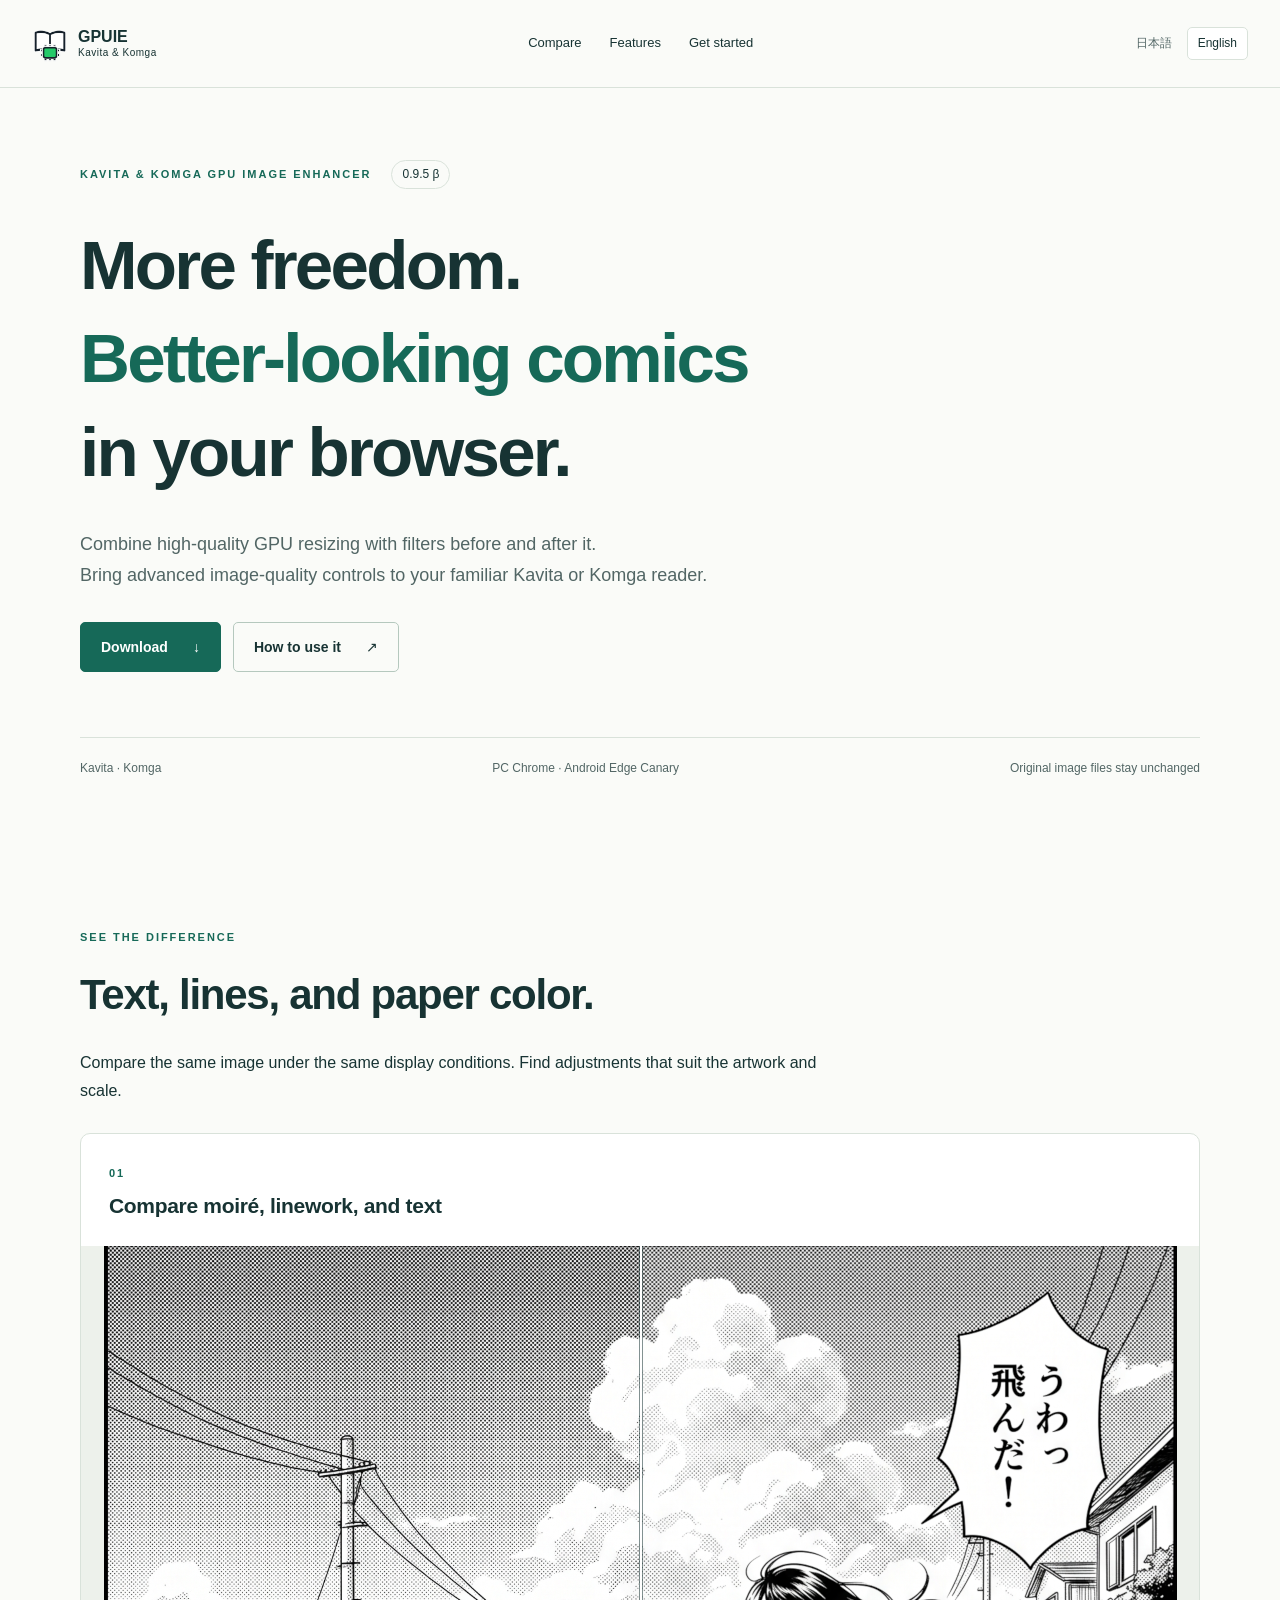
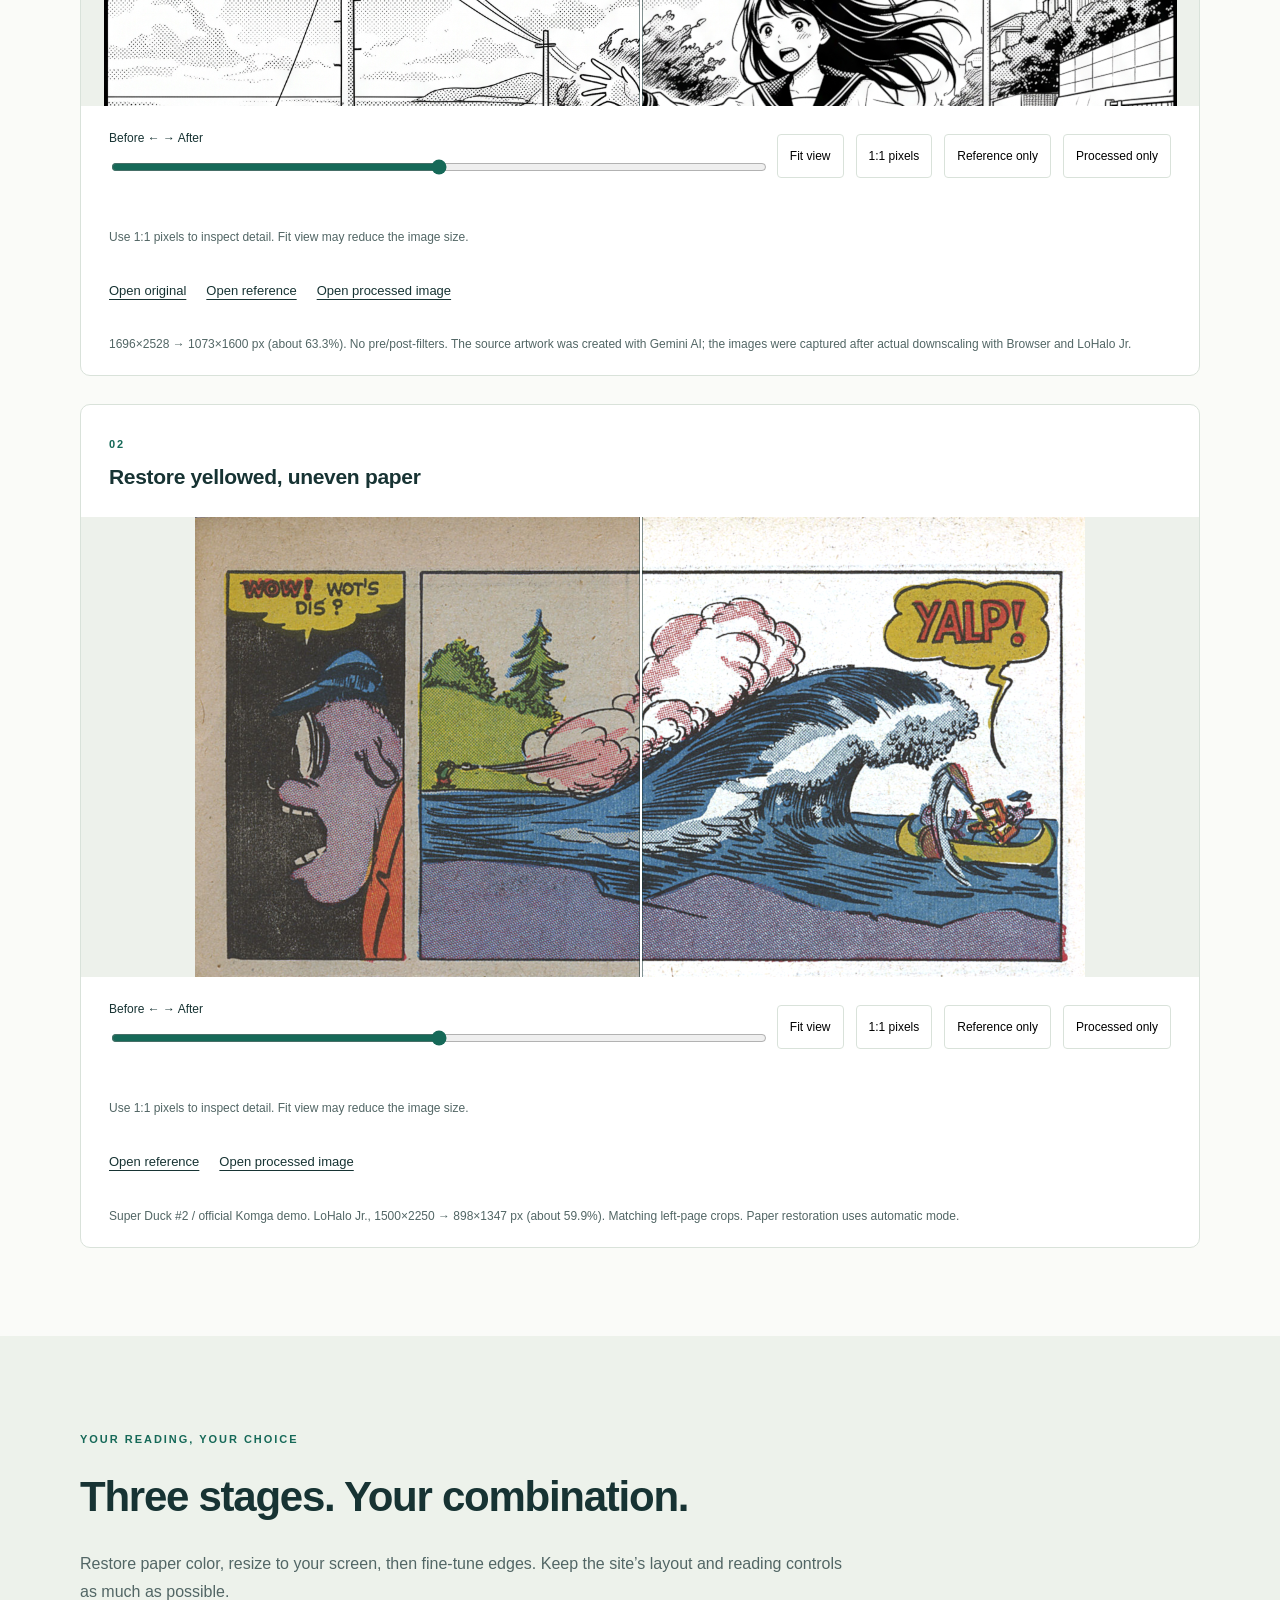
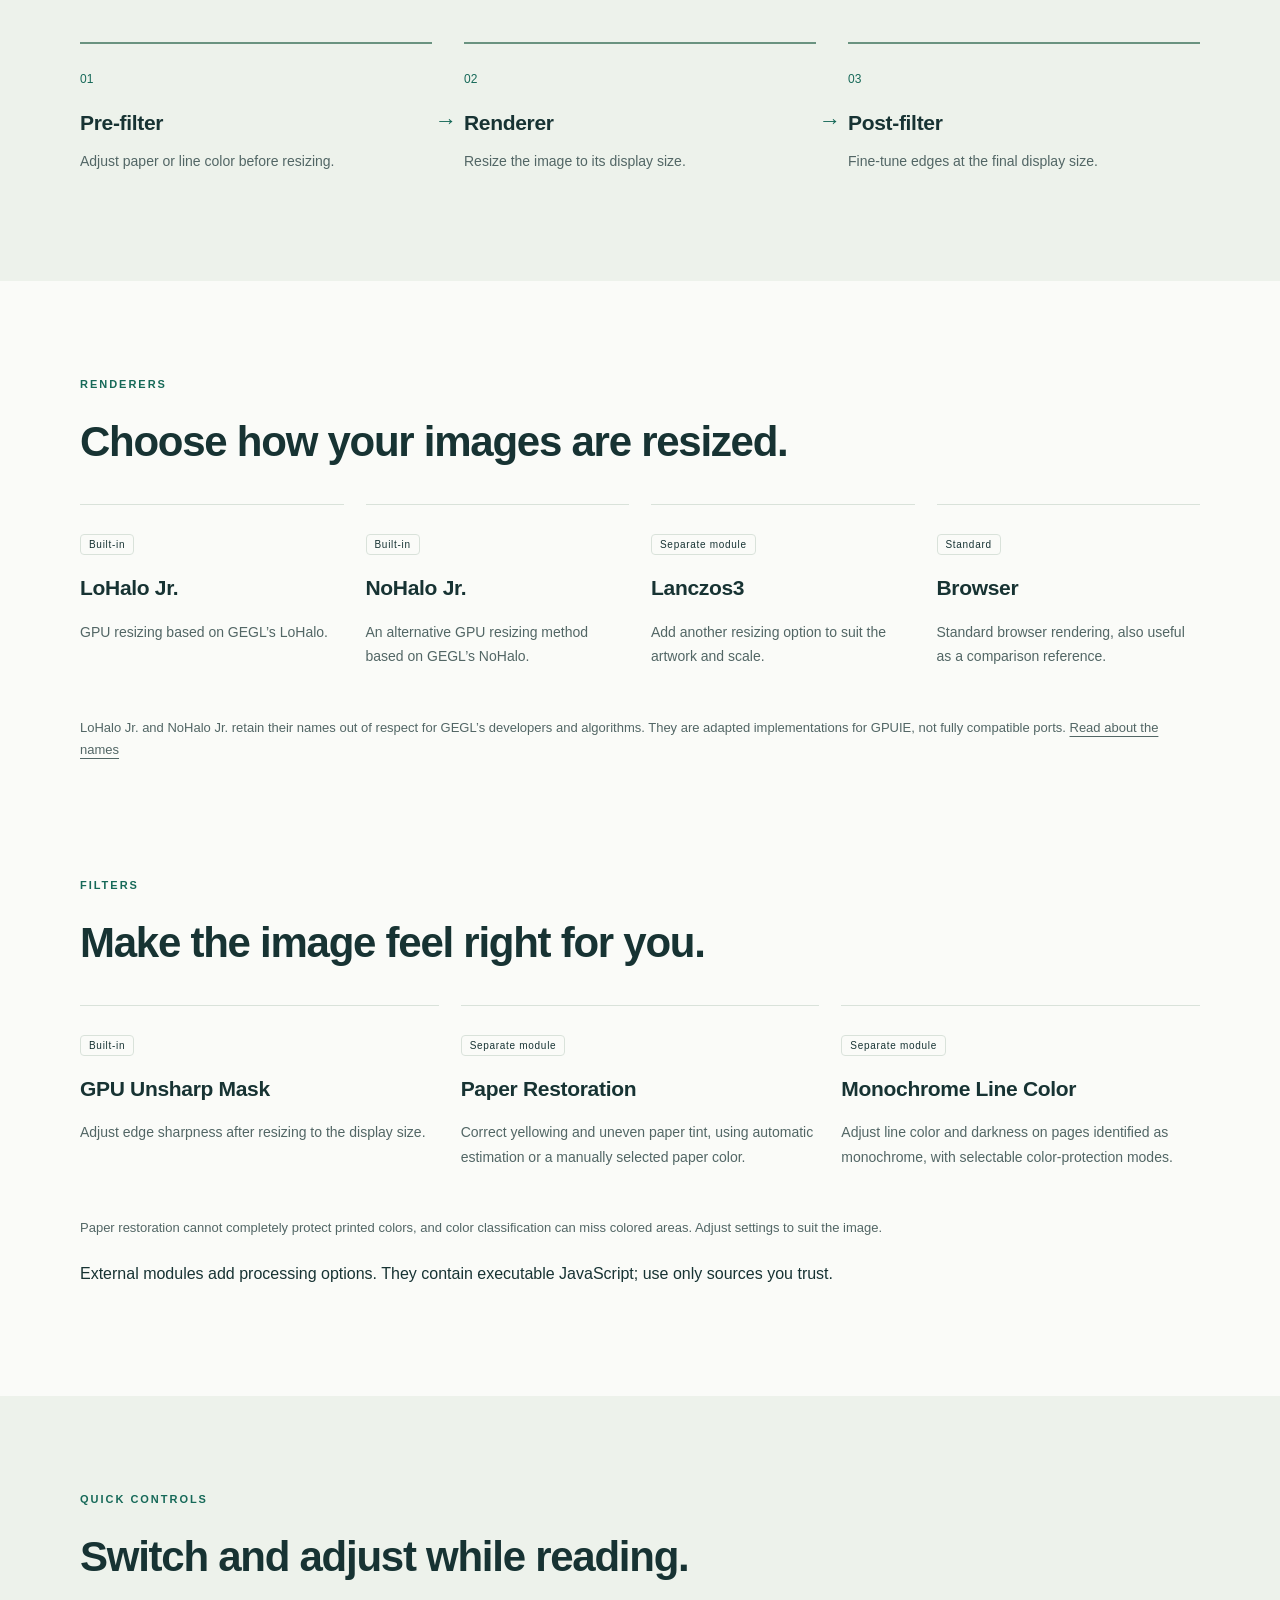
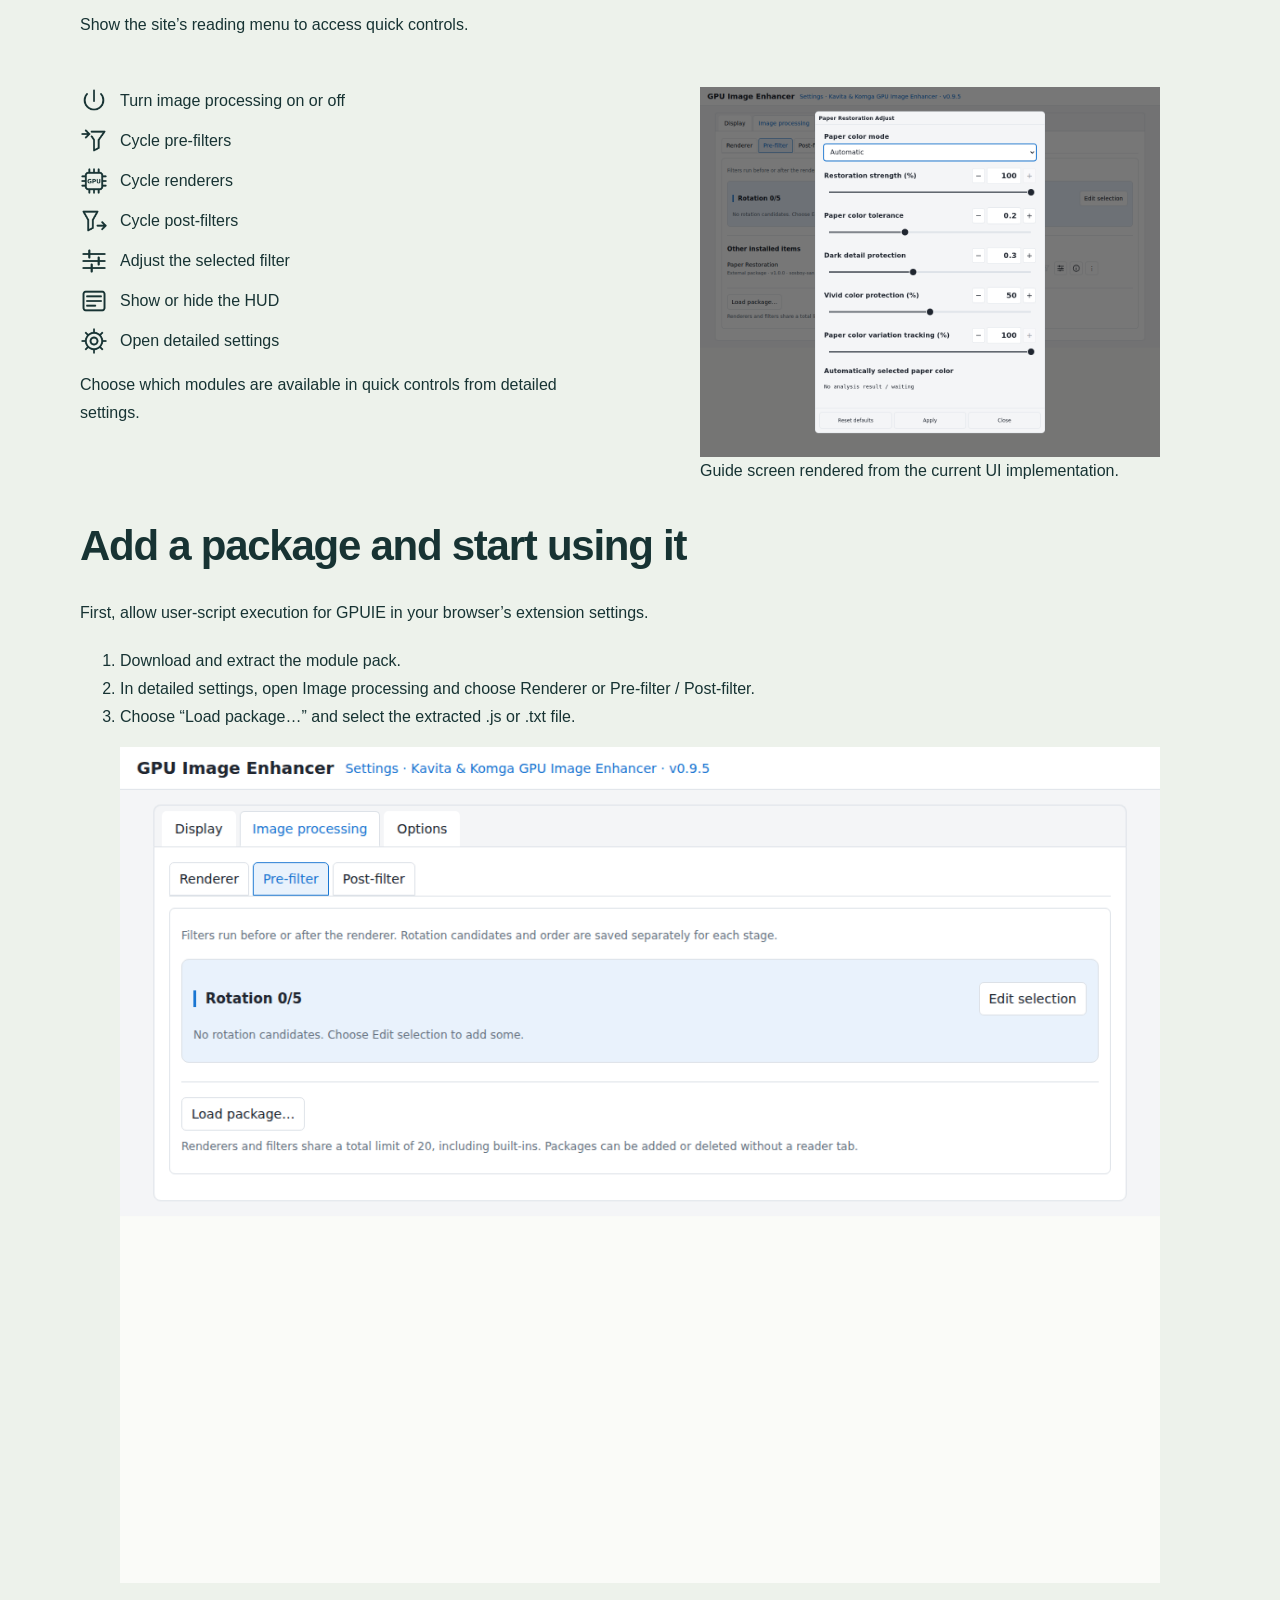
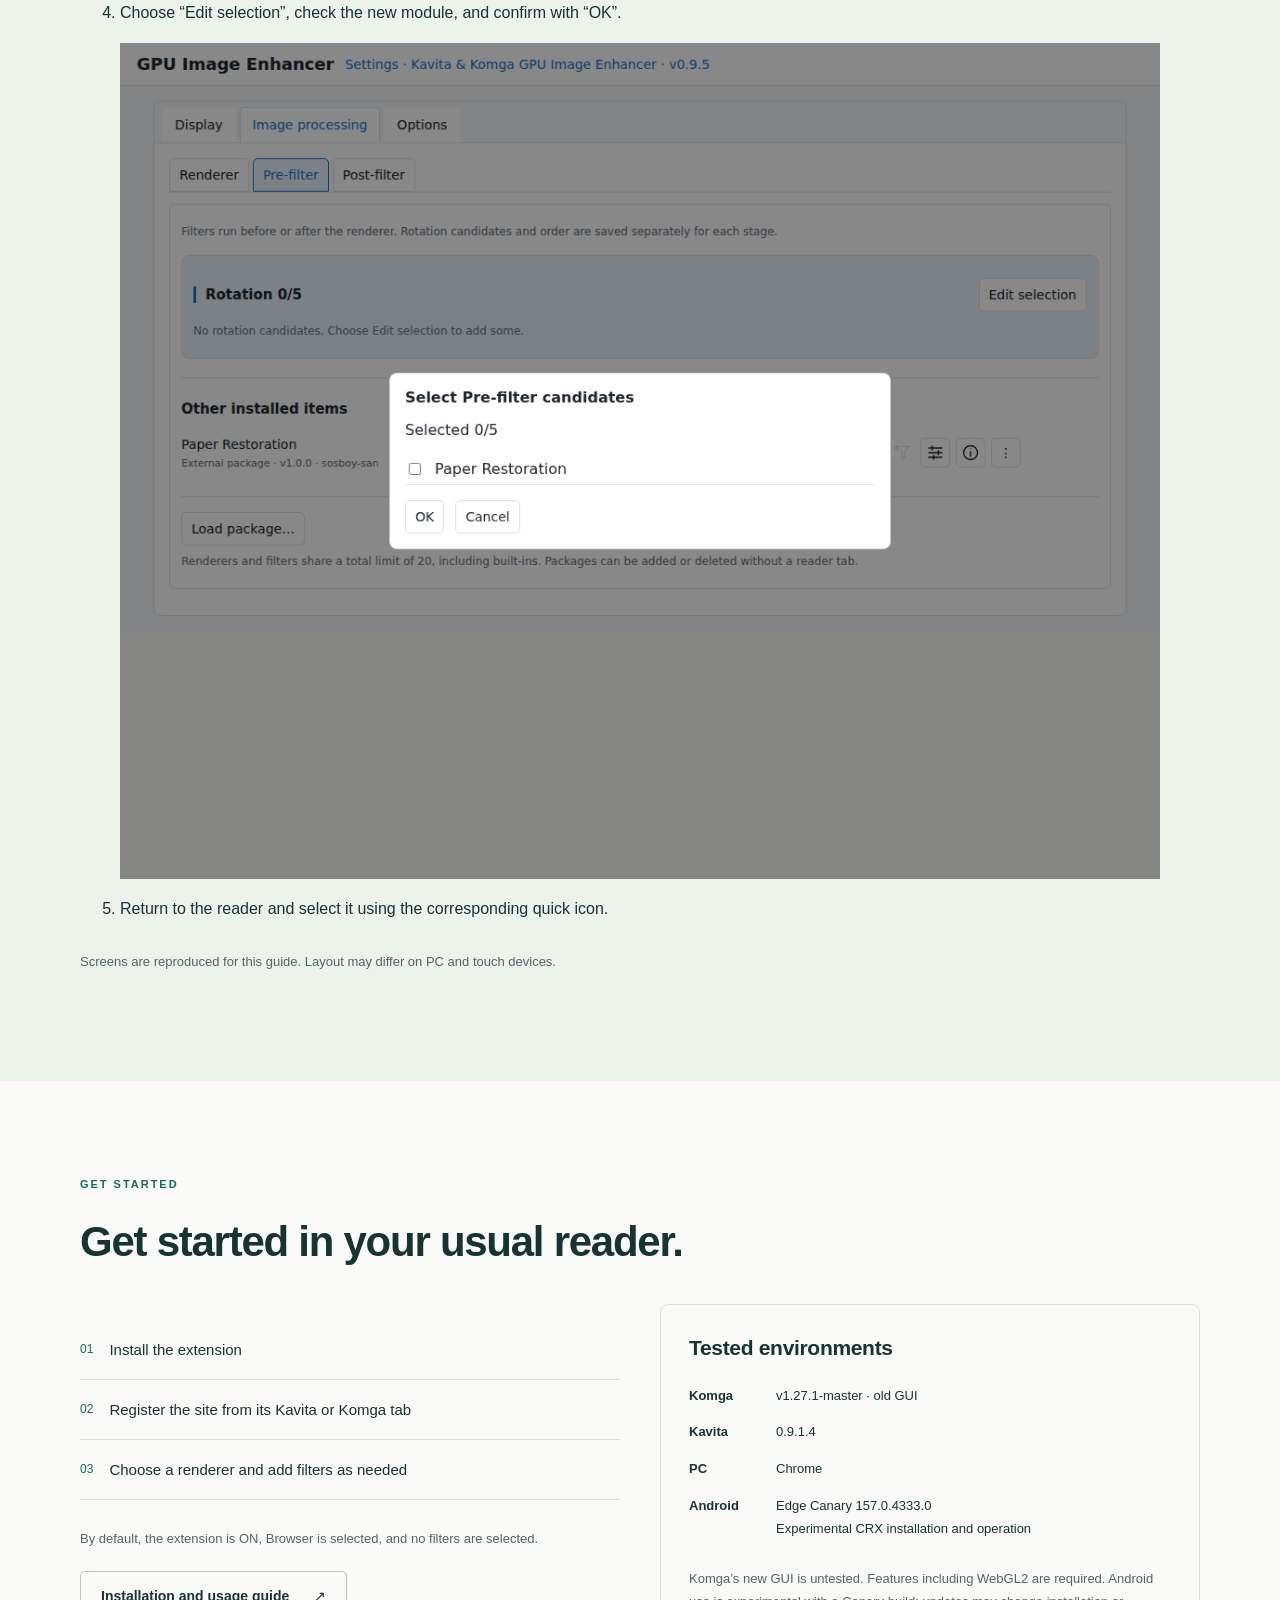
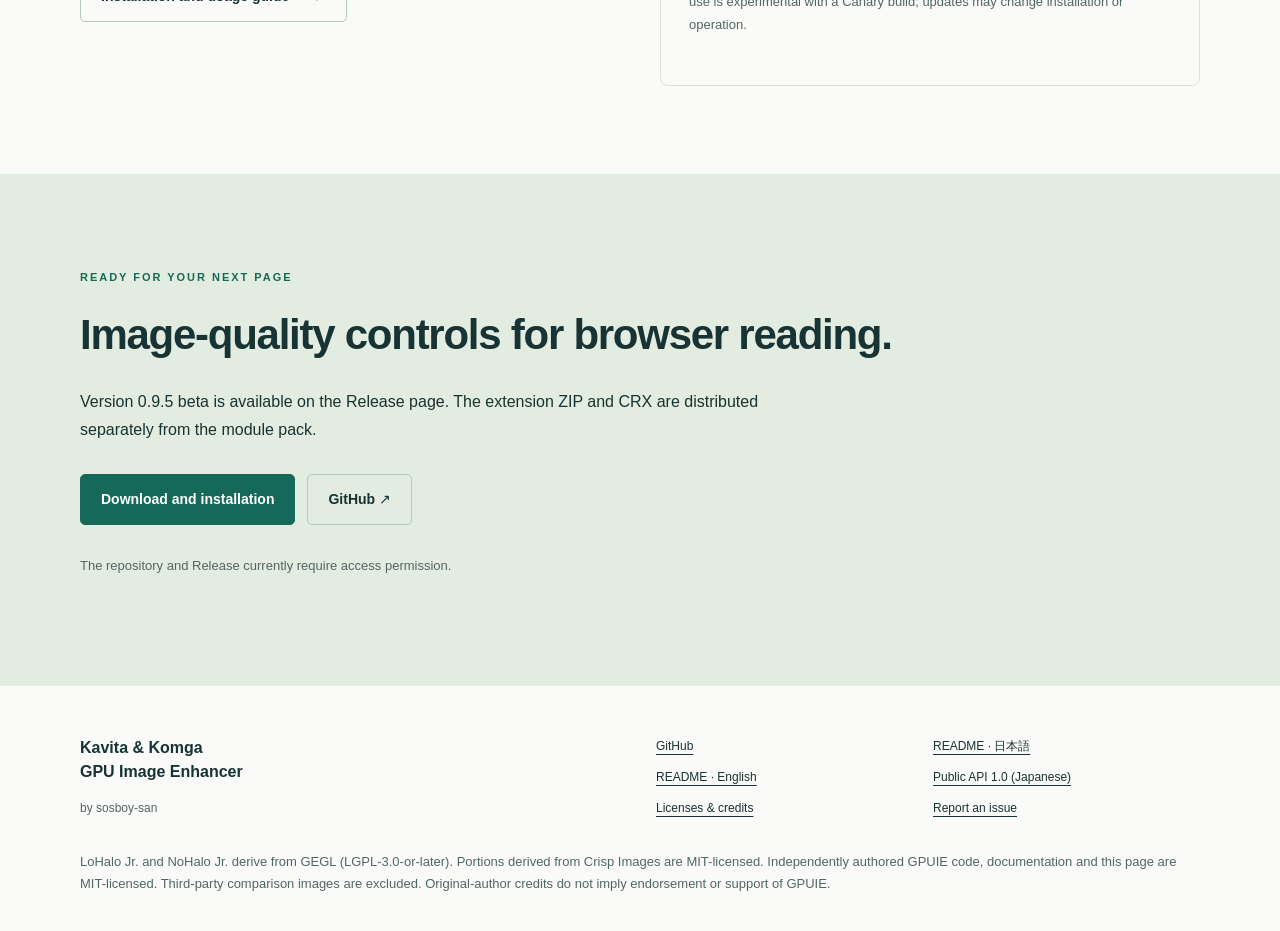
==== site/index.html @ 90de7967 "Clarify module selection wording in English guides" ====
<!DOCTYPE html>

<html data-language="ja" lang="ja"><head><meta charset="utf-8"/><meta content="width=device-width,initial-scale=1" name="viewport"/><meta content="Kavita &amp; Komga GPU Image Enhancer — GPUによる拡大・縮小と前後のフィルターで、ブラウザーの漫画表示をもっと自由に。" name="description"/><title>Kavita &amp; Komga GPU Image Enhancer</title><link href="assets/icon.png" rel="icon"/><link href="styles.css" rel="stylesheet"/><script defer="" src="script.js"></script></head><body>
<a class="skip" href="#main"><span class="ja" lang="ja">本文へ</span><span class="en" lang="en">Skip to content</span></a><header class="site-header"><a class="brand" href="#"><img alt="" height="36" src="assets/icon.png" width="36"/><span>GPUIE<small>Kavita &amp; Komga</small></span></a><nav aria-label="Navigation"><a href="#comparison"><span class="ja" lang="ja">画質比較</span><span class="en" lang="en">Compare</span></a><a href="#features"><span class="ja" lang="ja">できること</span><span class="en" lang="en">Features</span></a><a href="#start"><span class="ja" lang="ja">使い始める</span><span class="en" lang="en">Get started</span></a></nav><div aria-label="Language" class="languages"><button aria-pressed="true" data-lang="ja" type="button">日本語</button><button aria-pressed="false" data-lang="en" type="button">English</button></div></header>
<main id="main"><section class="hero container"><div class="hero-top"><span class="eyebrow">KAVITA &amp; KOMGA GPU IMAGE ENHANCER</span><span class="beta">0.9.5 β</span></div><h1><span class="ja" lang="ja">ブラウザーの漫画表示を、<br/>もっと自由に。<br/><em>もっと美しく。</em></span><span class="en" lang="en">More freedom.<br/><em>Better-looking comics</em><br/>in your browser.</span></h1><p class="lead"><span class="ja" lang="ja">GPUによる高品質な拡大・縮小に、前後のフィルターを組み合わせる。<br/>いつものKavita・Komgaで、専用コミックビューアのような本格的な画質調整を。</span><span class="en" lang="en">Combine high-quality GPU resizing with filters before and after it.<br/>Bring advanced image-quality controls to your familiar Kavita or Komga reader.</span></p><div class="actions"><a class="button primary" href="#download"><span class="ja" lang="ja">ダウンロード</span><span class="en" lang="en">Download</span> <span aria-hidden="true">↓</span></a><a class="button" href="#start"><span class="ja" lang="ja">使い方を見る</span><span class="en" lang="en">How to use it</span> <span aria-hidden="true">↗</span></a></div><div class="hero-bottom"><span>Kavita · Komga</span><span>PC Chrome · Android Edge Canary</span><span><span class="ja" lang="ja">元画像ファイルは変更しません</span><span class="en" lang="en">Original image files stay unchanged</span></span></div></section>
<section class="container section" id="comparison"><div class="section-intro"><span class="eyebrow">SEE THE DIFFERENCE</span><h2 class="ja" lang="ja">文字も、線も、紙の色も。</h2><h2 class="en" lang="en">Text, lines, and paper color.</h2><p><span class="ja" lang="ja">同じ画像、同じ表示条件で、見え方を比べる。作品や倍率に合う調整を見つけてください。</span><span class="en" lang="en">Compare the same image under the same display conditions. Find adjustments that suit the artwork and scale.</span></p></div><article class="comparison" data-original="assets/comparisons/manga-original.jpg" id="compare-resize"><header><div><span class="eyebrow">01</span><h3 class="ja" lang="ja">空のモアレと、線・文字の見え方を比べる</h3><h3 class="en" lang="en">Compare moiré, linework, and text</h3></div></header>
<div class="empty" hidden=""><span aria-hidden="true" class="empty-mark">↔</span><strong><span class="ja" lang="ja">比較画像は準備中です</span><span class="en" lang="en">Comparison images are being prepared</span></strong><p><span class="ja" lang="ja">掲載条件を確認した実際の処理結果を、ここに追加します。</span><span class="en" lang="en">Actual processing results will be added after publication permissions are checked.</span></p></div>
<div class="source-pair"><figure><figcaption>Browser</figcaption><img alt="Browserによる表示・比較基準" class="before" loading="lazy" src="assets/comparisons/browser-1600.png"/></figure><figure><figcaption>LoHalo Jr.</figcaption><img alt="LoHalo Jr.による実際の処理結果" class="after" loading="lazy" src="assets/comparisons/lohalo-1600.png"/></figure></div>
<div class="enhancement" hidden=""><div aria-label="画像比較 / Image comparison" class="viewer" role="region" tabindex="0"><div class="canvas"><img alt="" class="view-before"/><img alt="" class="view-after"/><div aria-hidden="true" class="divider"></div></div></div><div class="compare-controls"><label><span class="ja" lang="ja">補正前 ← → 補正後</span><span class="en" lang="en">Before ← → After</span><input aria-label="比較位置 / Comparison position" class="reveal" max="100" min="0" type="range" value="50"/></label><button class="fit" type="button"><span class="ja" lang="ja">全体表示</span><span class="en" lang="en">Fit view</span></button><button class="actual" type="button"><span class="ja" lang="ja">画素等倍</span><span class="en" lang="en">1:1 pixels</span></button></div><p class="view-note"><span class="ja" lang="ja">画素等倍で細部を比較できます。全体表示は縮小される場合があります。</span><span class="en" lang="en">Use 1:1 pixels to inspect detail. Fit view may reduce the image size.</span></p></div>
<div class="asset-links" hidden=""><a class="original-link" rel="noopener" target="_blank"><span class="ja" lang="ja">原画像を開く</span><span class="en" lang="en">Open original</span></a><a class="before-link" rel="noopener" target="_blank"><span class="ja" lang="ja">比較基準を開く</span><span class="en" lang="en">Open reference</span></a><a class="after-link" rel="noopener" target="_blank"><span class="ja" lang="ja">処理結果を開く</span><span class="en" lang="en">Open processed image</span></a></div>
<p class="comparison-meta"><span class="ja" lang="ja">1696×2528 → 1073×1600 px（約63.3％）。前後フィルターなし。原画像はAI（Gemini）で作成し、BrowserとLoHalo Jr.で実際に縮小表示してキャプチャーしています。</span><span class="en" lang="en">1696×2528 → 1073×1600 px (about 63.3%). No pre/post-filters. The source artwork was created with Gemini AI; the images were captured after actual downscaling with Browser and LoHalo Jr.</span></p><p class="error" hidden="" role="status"></p>
</article><article class="comparison" id="compare-paper"><header><div><span class="eyebrow">02</span><h3 class="ja" lang="ja">紙の黄ばみ・色むらを整える</h3><h3 class="en" lang="en">Restore yellowed, uneven paper</h3></div></header>
<div class="empty" hidden=""><span aria-hidden="true" class="empty-mark">↔</span><strong><span class="ja" lang="ja">比較画像は準備中です</span><span class="en" lang="en">Comparison images are being prepared</span></strong><p><span class="ja" lang="ja">掲載条件を確認した実際の処理結果を、ここに追加します。</span><span class="en" lang="en">Actual processing results will be added after publication permissions are checked.</span></p></div>
<div class="source-pair"><figure><figcaption><span class="ja" lang="ja">補正前・比較基準</span><span class="en" lang="en">Before / reference</span></figcaption><img alt="補正前の同一原画像" class="before" loading="lazy" src="assets/comparisons/paper-before.png"/></figure><figure><figcaption>Paper Restoration</figcaption><img alt="Paper Restorationによる実際の処理結果" class="after" loading="lazy" src="assets/comparisons/paper-after.png"/></figure></div>
<div class="enhancement" hidden=""><div aria-label="画像比較 / Image comparison" class="viewer" role="region" tabindex="0"><div class="canvas"><img alt="" class="view-before"/><img alt="" class="view-after"/><div aria-hidden="true" class="divider"></div></div></div><div class="compare-controls"><label><span class="ja" lang="ja">補正前 ← → 補正後</span><span class="en" lang="en">Before ← → After</span><input aria-label="比較位置 / Comparison position" class="reveal" max="100" min="0" type="range" value="50"/></label><button class="fit" type="button"><span class="ja" lang="ja">全体表示</span><span class="en" lang="en">Fit view</span></button><button class="actual" type="button"><span class="ja" lang="ja">画素等倍</span><span class="en" lang="en">1:1 pixels</span></button></div><p class="view-note"><span class="ja" lang="ja">画素等倍で細部を比較できます。全体表示は縮小される場合があります。</span><span class="en" lang="en">Use 1:1 pixels to inspect detail. Fit view may reduce the image size.</span></p></div>
<div class="asset-links" hidden=""><a class="original-link" rel="noopener" target="_blank"><span class="ja" lang="ja">原画像を開く</span><span class="en" lang="en">Open original</span></a><a class="before-link" rel="noopener" target="_blank"><span class="ja" lang="ja">比較基準を開く</span><span class="en" lang="en">Open reference</span></a><a class="after-link" rel="noopener" target="_blank"><span class="ja" lang="ja">処理結果を開く</span><span class="en" lang="en">Open processed image</span></a></div>
<p class="comparison-meta"><span class="ja" lang="ja">Super Duck 第2号／Komga公式デモ。LoHalo Jr.、1500×2250 → 898×1347 px（約59.9％）。同じ位置の左ページを切り出しています。補正は自動モードです。</span><span class="en" lang="en">Super Duck #2 / official Komga demo. LoHalo Jr., 1500×2250 → 898×1347 px (about 59.9%). Matching left-page crops. Paper restoration uses automatic mode.</span></p><p class="error" hidden="" role="status"></p>
</article><noscript><p><span class="ja" lang="ja">JavaScriptは無効です。説明と、設定済みの比較画像はそのまま確認できます。</span><span class="en" lang="en">JavaScript is disabled. Descriptions and configured comparison images remain available.</span></p></noscript></section>
<section class="soft section" id="features"><div class="container"><span class="eyebrow">YOUR READING, YOUR CHOICE</span><h2 class="ja" lang="ja">三つの段階を、自由に組み合わせる。</h2><h2 class="en" lang="en">Three stages. Your combination.</h2><p class="section-description"><span class="ja" lang="ja">紙の色を整え、画面に合わせて拡大・縮小し、仕上げに輪郭を調整。サイト本来のレイアウトや読書操作をなるべく維持します。</span><span class="en" lang="en">Restore paper color, resize to your screen, then fine-tune edges. Keep the site’s layout and reading controls as much as possible.</span></p><ol class="pipeline"><li><span>01</span><h3><span class="ja" lang="ja">前フィルター</span><span class="en" lang="en">Pre-filter</span></h3><p><span class="ja" lang="ja">拡大・縮小の前に、紙色や線色を調整。</span><span class="en" lang="en">Adjust paper or line color before resizing.</span></p></li><li><span>02</span><h3><span class="ja" lang="ja">レンダラー</span><span class="en" lang="en">Renderer</span></h3><p><span class="ja" lang="ja">画像を表示サイズに合わせて拡大・縮小。</span><span class="en" lang="en">Resize the image to its display size.</span></p></li><li><span>03</span><h3><span class="ja" lang="ja">後フィルター</span><span class="en" lang="en">Post-filter</span></h3><p><span class="ja" lang="ja">表示サイズで輪郭などを仕上げる。</span><span class="en" lang="en">Fine-tune edges at the final display size.</span></p></li></ol></div></section>
<section class="container section"><span class="eyebrow">RENDERERS</span><h2 class="ja" lang="ja">拡大・縮小にも、選択肢を。</h2><h2 class="en" lang="en">Choose how your images are resized.</h2><div class="grid four"><article class="card"><span class="tag"><span class="ja" lang="ja">組み込み</span><span class="en" lang="en">Built-in</span></span><h3>LoHalo Jr.</h3><p><span class="ja" lang="ja">GEGLのLoHaloを基にした、GPUによる拡大・縮小。</span><span class="en" lang="en">GPU resizing based on GEGL’s LoHalo.</span></p></article><article class="card"><span class="tag"><span class="ja" lang="ja">組み込み</span><span class="en" lang="en">Built-in</span></span><h3>NoHalo Jr.</h3><p><span class="ja" lang="ja">GEGLのNoHaloを基にした、もうひとつの拡大・縮小方式。</span><span class="en" lang="en">An alternative GPU resizing method based on GEGL’s NoHalo.</span></p></article><article class="card"><span class="tag"><span class="ja" lang="ja">別配布</span><span class="en" lang="en">Separate module</span></span><h3>Lanczos3</h3><p><span class="ja" lang="ja">作品や倍率に合わせて、拡大・縮小方式の選択肢を追加。</span><span class="en" lang="en">Add another resizing option to suit the artwork and scale.</span></p></article><article class="card"><span class="tag"><span class="ja" lang="ja">標準表示</span><span class="en" lang="en">Standard</span></span><h3>Browser</h3><p><span class="ja" lang="ja">ブラウザー標準の表示。比較の基準としても使えます。</span><span class="en" lang="en">Standard browser rendering, also useful as a comparison reference.</span></p></article></div><p class="note"><span class="ja" lang="ja">LoHalo Jr.・NoHalo Jr.は、GEGLの開発者とアルゴリズムへの敬意を込めた名称です。完全互換の移植ではなく、GPUIE向けに適応した実装です。</span><span class="en" lang="en">LoHalo Jr. and NoHalo Jr. retain their names out of respect for GEGL’s developers and algorithms. They are adapted implementations for GPUIE, not fully compatible ports.</span> <a class="readme-link" href="docs/README.ja.md"><span class="ja" lang="ja">名前の由来を読む</span><span class="en" lang="en">Read about the names</span></a></p></section>
<section class="container section filters"><span class="eyebrow">FILTERS</span><h2 class="ja" lang="ja">好みに合わせて、見え方を整える。</h2><h2 class="en" lang="en">Make the image feel right for you.</h2><div class="grid three"><article class="card"><span class="tag"><span class="ja" lang="ja">組み込み</span><span class="en" lang="en">Built-in</span></span><h3>GPU Unsharp Mask</h3><p><span class="ja" lang="ja">表示サイズに合わせた後で、輪郭の強さを調整します。</span><span class="en" lang="en">Adjust edge sharpness after resizing to the display size.</span></p></article><article class="card"><span class="tag"><span class="ja" lang="ja">別配布</span><span class="en" lang="en">Separate module</span></span><h3>Paper Restoration</h3><p><span class="ja" lang="ja">古い漫画の紙の黄ばみや色むらを補正。紙色の自動推定と手動指定に対応します。</span><span class="en" lang="en">Correct yellowing and uneven paper tint, using automatic estimation or a manually selected paper color.</span></p></article><article class="card"><span class="tag"><span class="ja" lang="ja">別配布</span><span class="en" lang="en">Separate module</span></span><h3>Monochrome Line Color</h3><p><span class="ja" lang="ja">モノクロと判定したページの線色や濃さを調整。カラー保護の強さも選べます。</span><span class="en" lang="en">Adjust line color and darkness on pages identified as monochrome, with selectable color-protection modes.</span></p></article></div><p class="note"><span class="ja" lang="ja">紙地復元は印刷色を完全に保護するものではありません。カラー判定にも取りこぼしがあります。画像に合わせて設定を調整してください。</span><span class="en" lang="en">Paper restoration cannot completely protect printed colors, and color classification can miss colored areas. Adjust settings to suit the image.</span></p><p><span class="ja" lang="ja">外部モジュールで処理を追加できます。実行可能なJavaScriptのため、信頼できる配布元のものを使ってください。</span><span class="en" lang="en">External modules add processing options. They contain executable JavaScript; use only sources you trust.</span></p></section>
<section class="soft section"><div class="container"><span class="eyebrow">QUICK CONTROLS</span><h2 class="ja" lang="ja">読書中に、その場で切り替える。</h2><h2 class="en" lang="en">Switch and adjust while reading.</h2><p><span class="ja" lang="ja">サイトの読書メニューを表示すると、クイックアイコンを使えます。</span><span class="en" lang="en">Show the site’s reading menu to access quick controls.</span></p><div class="grid two"><div><ul class="quick-guide-list"><li><img alt="" height="28" src="assets/quick-icons/power.png" width="28"/><span class="ja" lang="ja">本体のON／OFF</span><span class="en" lang="en">Turn image processing on or off</span></li><li><img alt="" height="28" src="assets/quick-icons/pre.png" width="28"/><span class="ja" lang="ja">前フィルターを切り替え</span><span class="en" lang="en">Cycle pre-filters</span></li><li><img alt="" height="28" src="assets/quick-icons/renderer.png" width="28"/><span class="ja" lang="ja">レンダラーを切り替え</span><span class="en" lang="en">Cycle renderers</span></li><li><img alt="" height="28" src="assets/quick-icons/post.png" width="28"/><span class="ja" lang="ja">後フィルターを切り替え</span><span class="en" lang="en">Cycle post-filters</span></li><li><img alt="" height="28" src="assets/quick-icons/adjust.png" width="28"/><span class="ja" lang="ja">選択中のフィルターを調整</span><span class="en" lang="en">Adjust the selected filter</span></li><li><img alt="" height="28" src="assets/quick-icons/hud.png" width="28"/><span class="ja" lang="ja">HUDの表示・非表示</span><span class="en" lang="en">Show or hide the HUD</span></li><li><img alt="" height="28" src="assets/quick-icons/settings.png" width="28"/><span class="ja" lang="ja">詳細設定を開く</span><span class="en" lang="en">Open detailed settings</span></li></ul><p><span class="ja" lang="ja">切り替える候補は詳細設定で選べます。</span><span class="en" lang="en">Choose which modules are available in quick controls from detailed settings.</span></p></div><figure><img alt="紙地復元の調整画面" class="ja" lang="ja" loading="lazy" src="assets/guide/filter-adjust-ja.png"/><img alt="Paper Restoration adjustment screen" class="en" lang="en" loading="lazy" src="assets/guide/filter-adjust-en.png"/><figcaption><span class="ja" lang="ja">現在のUI実装による説明用の再現画面。</span><span class="en" lang="en">Guide screen rendered from the current UI implementation.</span></figcaption></figure></div><h2 class="ja" lang="ja">パッケージを追加して使う</h2><h2 class="en" lang="en">Add a package and start using it</h2><p><span class="ja" lang="ja">初回はブラウザーの拡張機能設定で、GPUIEのユーザースクリプト実行を許可してください。</span><span class="en" lang="en">First, allow user-script execution for GPUIE in your browser’s extension settings.</span></p><ol><li><span class="ja" lang="ja">モジュールパックをダウンロードして展開します。</span><span class="en" lang="en">Download and extract the module pack.</span></li><li><span class="ja" lang="ja">詳細設定の「画像処理」で、レンダラーまたは前後のフィルターを開きます。</span><span class="en" lang="en">In detailed settings, open Image processing and choose Renderer or Pre-filter / Post-filter.</span></li><li><span class="ja" lang="ja">「パッケージ読み込み…」で、展開した .js／.txt ファイルを選びます。</span><span class="en" lang="en">Choose “Load package…” and select the extracted .js or .txt file.</span></li></ol><figure><img alt="前フィルターのパッケージ読み込み" class="ja" lang="ja" loading="lazy" src="assets/guide/package-filter-ja.png"/><img alt="Loading a pre-filter package" class="en" lang="en" loading="lazy" src="assets/guide/package-filter-en.png"/></figure><ol start="4"><li><span class="ja" lang="ja">「選択編集」で追加したモジュールにチェックを入れ、「OK」。</span><span class="en" lang="en">Choose “Edit selection”, check the new module, and confirm with “OK”.</span></li></ol><figure><img alt="紙地復元を切り替え候補に追加" class="ja" lang="ja" loading="lazy" src="assets/guide/package-select-ja.png"/><img alt="Adding Paper Restoration to quick controls" class="en" lang="en" loading="lazy" src="assets/guide/package-select-en.png"/></figure><ol start="5"><li><span class="ja" lang="ja">読書画面へ戻り、クイックアイコンから選んで使います。</span><span class="en" lang="en">Return to the reader and select it using the corresponding quick icon.</span></li></ol><p class="note"><span class="ja" lang="ja">画面は説明用の再現です。PC・タッチ端末で配置が異なる場合があります。</span><span class="en" lang="en">Screens are reproduced for this guide. Layout may differ on PC and touch devices.</span></p></div></section>
<section class="container section" id="start"><span class="eyebrow">GET STARTED</span><h2 class="ja" lang="ja">いつものリーダーで、使い始める。</h2><h2 class="en" lang="en">Get started in your usual reader.</h2><div class="grid two"><div><ol class="steps"><li><span class="ja" lang="ja">拡張機能を導入する</span><span class="en" lang="en">Install the extension</span></li><li><span class="ja" lang="ja">Kavita・Komgaのタブからサイトを登録する</span><span class="en" lang="en">Register the site from its Kavita or Komga tab</span></li><li><span class="ja" lang="ja">レンダラーを選び、必要なフィルターを追加する</span><span class="en" lang="en">Choose a renderer and add filters as needed</span></li></ol><p class="note"><span class="ja" lang="ja">初期状態は本体ON、Browser選択、フィルター未選択です。</span><span class="en" lang="en">By default, the extension is ON, Browser is selected, and no filters are selected.</span></p><a class="button readme-link" href="docs/README.ja.md"><span class="ja" lang="ja">詳しい導入・操作ガイド</span><span class="en" lang="en">Installation and usage guide</span> ↗</a></div><div class="environment"><h3><span class="ja" lang="ja">動作確認環境</span><span class="en" lang="en">Tested environments</span></h3><dl><div><dt>Komga</dt><dd>v1.27.1-master · <span class="ja" lang="ja">旧GUI</span><span class="en" lang="en">old GUI</span></dd></div><div><dt>Kavita</dt><dd>0.9.1.4</dd></div><div><dt>PC</dt><dd>Chrome</dd></div><div><dt>Android</dt><dd>Edge Canary 157.0.4333.0<br/><span class="ja" lang="ja">試験的なCRX導入・動作確認</span><span class="en" lang="en">Experimental CRX installation and operation</span></dd></div></dl><p class="note"><span class="ja" lang="ja">Komgaの新GUIは未検証です。WebGL2などの対応機能が必要です。AndroidはCanary版での試験的な利用で、更新によって導入方法や動作が変わる場合があります。</span><span class="en" lang="en">Komga’s new GUI is untested. Features including WebGL2 are required. Android use is experimental with a Canary build; updates may change installation or operation.</span></p></div></div></section>
<section class="download section" id="download"><div class="container"><span class="eyebrow">READY FOR YOUR NEXT PAGE</span><h2 class="ja" lang="ja">ブラウザーの読書に、画質調整を。</h2><h2 class="en" lang="en">Image-quality controls for browser reading.</h2><p><span class="ja" lang="ja">0.9.5 βはReleaseページからダウンロードできます。本体ZIP・CRXと、追加モジュールパックを別配布しています。</span><span class="en" lang="en">Version 0.9.5 beta is available on the Release page. The extension ZIP and CRX are distributed separately from the module pack.</span></p><div class="actions"><a class="button primary" href="https://github.com/sosboy-san/Kavita-Komga-GPU-Image-Enhancer/releases/tag/v0.9.5-beta"><span class="ja" lang="ja">ダウンロードとインストール</span><span class="en" lang="en">Download and installation</span></a><a class="button" href="https://github.com/sosboy-san/Kavita-Komga-GPU-Image-Enhancer">GitHub ↗</a></div><p class="note"><span class="ja" lang="ja">現在、リポジトリとReleaseへのアクセスには閲覧権限が必要です。</span><span class="en" lang="en">The repository and Release currently require access permission.</span></p></div></section></main>
<footer class="container"><div class="footer-brand"><strong>Kavita &amp; Komga<br/>GPU Image Enhancer</strong><span>by sosboy-san</span></div><nav aria-label="Resources"><a href="https://github.com/sosboy-san/Kavita-Komga-GPU-Image-Enhancer">GitHub</a><a href="docs/README.ja.md">README · 日本語</a><a href="docs/README.en.md">README · English</a><a href="docs/GPU-Module-API-Spec-ja-1.0.md"><span class="ja" lang="ja">公開API 1.0（日本語）</span><span class="en" lang="en">Public API 1.0 (Japanese)</span></a><a href="LICENSE.md"><span class="ja" lang="ja">ライセンス・クレジット</span><span class="en" lang="en">Licenses &amp; credits</span></a><a href="https://github.com/sosboy-san/Kavita-Komga-GPU-Image-Enhancer/issues"><span class="ja" lang="ja">不具合報告</span><span class="en" lang="en">Report an issue</span></a></nav><p class="note" id="credits"><span class="ja" lang="ja">LoHalo Jr.・NoHalo Jr.はGEGL由来（LGPL-3.0-or-later）。Crisp Images由来部分はMITです。GPUIEの独立した自作コード・文書・紹介ページはMITです。比較用の第三者画像は対象外です。原作者表記はGPUIEへの推奨・サポートを示しません。</span><span class="en" lang="en">LoHalo Jr. and NoHalo Jr. derive from GEGL (LGPL-3.0-or-later). Portions derived from Crisp Images are MIT-licensed. Independently authored GPUIE code, documentation and this page are MIT-licensed. Third-party comparison images are excluded. Original-author credits do not imply endorsement or support of GPUIE.</span></p><noscript><p>日本語表示です。英語の説明は <a href="docs/README.en.md">English README</a> を参照してください。</p></noscript></footer></body></html>
---- site/styles.css ----
:root{--ink:#173333;--muted:#526665;--accent:#166958;--paper:#fafbf8;--line:#d9e2da;--soft:#edf2eb;--split:50%;font-family:Inter,"Segoe UI","Noto Sans JP",sans-serif;color:var(--ink);background:var(--paper);font-synthesis:none}*{box-sizing:border-box}html{scroll-behavior:smooth;scroll-padding-top:90px}body{margin:0;font-size:16px;line-height:1.75}a{color:inherit;text-underline-offset:4px}button,input,select{font:inherit}button,a,input,select{touch-action:manipulation}button{cursor:pointer}button:disabled{cursor:default;opacity:.65}button:focus-visible,a:focus-visible,input:focus-visible,select:focus-visible,.viewer:focus-visible{outline:3px solid #bd6631;outline-offset:4px}img{max-width:100%;height:auto}[hidden]{display:none!important}.en{display:none}html[data-language=en] .ja{display:none}html[data-language=en] .en{display:inline}h2.en,h3.en{display:none}html[data-language=en] h2.en,html[data-language=en] h3.en{display:block}h1,h2,h3,p{margin-top:0}h1{font-size:clamp(36px,5.4vw,70px);line-height:1.35;letter-spacing:-.04em;font-weight:650;margin:30px 0}h1 em{font-style:normal;color:var(--accent)}h2{font-size:clamp(28px,3.3vw,42px);line-height:1.4;letter-spacing:-.03em;margin:16px 0 24px}h3{font-size:21px;line-height:1.45;letter-spacing:-.015em}p{margin-bottom:20px}.container{width:min(1120px,calc(100% - 64px));margin:auto}.section{padding-top:88px;padding-bottom:88px}.eyebrow{font-size:11px;letter-spacing:.18em;font-weight:750;color:var(--accent)}.site-header{height:88px;padding:0 32px;max-width:1440px;margin:auto;display:flex;align-items:center;justify-content:space-between;gap:24px;border-bottom:1px solid var(--line)}.brand{display:flex;gap:10px;align-items:center;text-decoration:none;font-weight:800;line-height:1.25}.brand small{display:block;font-size:10px;font-weight:500;letter-spacing:.05em}.site-header nav{display:flex;gap:28px;font-size:13px}.site-header nav a{text-decoration:none}.languages{display:flex;gap:4px}.languages button{background:transparent;border:1px solid transparent;padding:5px 10px;font-size:12px;color:var(--muted);border-radius:5px}.languages button[aria-pressed=true]{border-color:var(--line);background:white;color:var(--ink)}.skip{position:absolute;top:-80px;left:12px;background:white;z-index:10;padding:12px}.skip:focus{top:8px}.hero{padding-top:72px;padding-bottom:35px}.hero-top{display:flex;align-items:center;gap:20px;flex-wrap:wrap}.beta{border:1px solid var(--line);padding:3px 10px;font-size:12px;border-radius:20px}.lead{font-size:18px;max-width:800px;color:var(--muted)}.actions{display:flex;gap:12px;align-items:center;flex-wrap:wrap;margin:30px 0}.button{display:inline-flex;align-items:center;gap:25px;justify-content:center;padding:12px 20px;min-height:48px;border:1px solid #b5c8be;border-radius:5px;text-decoration:none;background:transparent;font-size:14px;font-weight:600}.primary{background:var(--accent);color:white;border-color:var(--accent)}.hero-bottom{margin-top:65px;border-top:1px solid var(--line);padding:20px 0;display:flex;justify-content:space-between;gap:14px;font-size:12px;color:var(--muted);flex-wrap:wrap}.section-intro{max-width:760px}.section-description{max-width:780px;color:var(--muted)}.comparison{border:1px solid var(--line);border-radius:10px;overflow:hidden;background:white;margin-top:28px}.comparison>header{padding:24px 28px;display:flex;align-items:center;justify-content:space-between;gap:15px}.comparison h3{margin:5px 0 0}.comparison header label{font-size:12px}.variant{border:1px solid var(--line);padding:8px;background:white;border-radius:4px;margin-left:8px}.empty{min-height:300px;background:#edf1eb;display:flex;flex-direction:column;align-items:center;justify-content:center;padding:30px;text-align:center;color:var(--muted)}.empty strong{font-size:17px;color:var(--ink)}.empty p{font-size:13px;max-width:550px;margin:12px 0}.empty-mark{font-size:44px;color:#708b7c;margin-bottom:16px;font-weight:300}.comparison-meta,.view-note,.error{padding:0 28px;font-size:12px;color:var(--muted);margin:20px 0}.error{color:#8b311d}.source-pair{display:none}.ready .source-pair{display:grid;grid-template-columns:1fr 1fr;gap:16px;padding:24px}.source-pair figure{margin:0;min-width:0;overflow:auto}.source-pair figcaption{font-size:13px;margin-bottom:10px}.enhanced .source-pair{display:none}.asset-links{padding:12px 28px;display:flex;flex-wrap:wrap;gap:20px;font-size:13px}.viewer{overflow:auto;background:#edf1eb;max-height:600px;height:460px;touch-action:pan-x pan-y}.canvas{position:relative;width:100%;line-height:0;margin:auto;--split:50%}.canvas img{display:block;max-width:none;width:100%;height:100%;object-fit:fill}.canvas .view-after{position:absolute;inset:0;clip-path:inset(0 0 0 var(--split))}.divider{position:absolute;top:0;bottom:0;left:var(--split);width:2px;background:#fff;box-shadow:0 0 0 1px #17333388;pointer-events:none}.compare-controls{display:flex;align-items:center;gap:12px;padding:22px 28px;flex-wrap:wrap}.compare-controls label{flex:1;font-size:12px;min-width:200px}.compare-controls input{width:100%;display:block;accent-color:var(--accent);min-height:32px}.compare-controls button{background:white;border:1px solid var(--line);padding:8px 12px;border-radius:4px;font-size:12px;min-height:44px}.soft{background:var(--soft)}.pipeline{list-style:none;padding:0;display:grid;grid-template-columns:repeat(3,1fr);margin:36px 0 0;gap:32px}.pipeline li{border-top:2px solid #6a9380;padding-top:20px;position:relative}.pipeline li:not(:last-child):after{content:'→';position:absolute;right:-25px;top:58px;font-size:22px;color:var(--accent)}.pipeline li>span{font-size:12px;color:var(--accent)}.pipeline h3{margin:16px 0 10px}.pipeline p{font-size:14px;color:var(--muted)}.grid{display:grid;gap:22px;margin-top:32px}.four{grid-template-columns:repeat(4,1fr)}.three{grid-template-columns:repeat(3,1fr)}.two{grid-template-columns:repeat(2,1fr);gap:40px}.card{border-top:1px solid var(--line);padding-top:24px}.card h3{margin:16px 0}.card p{font-size:14px;color:var(--muted)}.tag{font-size:10px;letter-spacing:.07em;padding:4px 8px;border:1px solid var(--line);border-radius:4px}.note{font-size:13px;color:var(--muted);margin-top:28px}.filters{padding-top:0}.screen{margin:0;min-width:0}.screenshot-empty{display:flex;align-items:center;justify-content:center;flex-direction:column;border:1px dashed #a9bcae;border-radius:6px;min-height:260px;color:var(--muted);font-size:14px;line-height:2.5}.screen figcaption{font-size:13px;margin-top:16px;color:var(--muted)}.steps{list-style:none;counter-reset:step;padding:0}.steps li{counter-increment:step;display:flex;align-items:center;gap:16px;min-height:60px;border-bottom:1px solid var(--line);font-size:15px}.steps li:before{content:'0' counter(step);font-size:12px;color:var(--accent)}.environment{border:1px solid var(--line);padding:28px;border-radius:8px}.environment dl{font-size:13px}.environment dl div{display:grid;grid-template-columns:75px 1fr;gap:12px;margin-bottom:14px}.environment dt{font-weight:650}.environment dd{margin:0}.download{background:#e3ece0}.download .container{max-width:1120px}.download p{max-width:750px}footer{padding-top:50px;padding-bottom:35px;display:grid;grid-template-columns:1fr 1fr;gap:32px}.footer-brand{display:flex;flex-direction:column;gap:15px;font-size:16px;line-height:1.5}.footer-brand span{font-size:12px;color:var(--muted)}footer nav{display:grid;grid-template-columns:1fr 1fr;gap:10px;font-size:12px}footer nav>span{color:var(--muted)}footer .note,footer noscript{grid-column:1/-1;margin:0}html:not(.js) .languages{display:none}html:not(.js) .source-pair:has(img[src]){display:grid}html:not(.js) .comparison:has(.source-pair img[src]) .empty{display:none}
@media(max-width:800px){.four{grid-template-columns:repeat(2,1fr)}.three{grid-template-columns:1fr}.site-header{padding:0 20px;height:76px}.site-header nav{display:none}.container{width:calc(100% - 40px)}.hero{padding-top:48px}.section{padding-top:60px;padding-bottom:60px}.lead{font-size:16px}.hero-bottom{margin-top:40px}.pipeline{gap:24px}.two{gap:24px}.comparison>header{padding:20px;align-items:flex-start;flex-direction:column}.empty{min-height:240px}.comparison-meta,.view-note,.error{padding:0 20px}.viewer{height:340px}.compare-controls{padding:20px}.filters{padding-top:0}}
@media(max-width:540px){h1{font-size:38px}.hero-top>.eyebrow{font-size:9px;letter-spacing:.1em}.two{grid-template-columns:1fr}.pipeline{grid-template-columns:1fr;gap:20px}.pipeline li:not(:last-child):after{content:none}.pipeline h3{margin-top:8px}.four{gap:20px}.card h3{font-size:18px}.hero-bottom{flex-direction:column;gap:5px}.languages button{padding:6px 8px}.source-pair{grid-template-columns:1fr!important}footer{grid-template-columns:1fr}.button{gap:16px}.compare-controls label{flex-basis:100%}.comparison .empty strong{font-size:15px}}
@media(prefers-reduced-motion:reduce){html{scroll-behavior:auto}}

figure img.ja,figure img.en{max-width:100%;height:auto}html[data-language=en] figure img.en{display:block}html[data-language=ja] figure img.ja{display:block}

.quick-guide-list{list-style:none;padding:0}.quick-guide-list li{display:flex;align-items:center;gap:12px;margin:12px 0}.quick-guide-list img{width:28px;height:28px;flex:none}
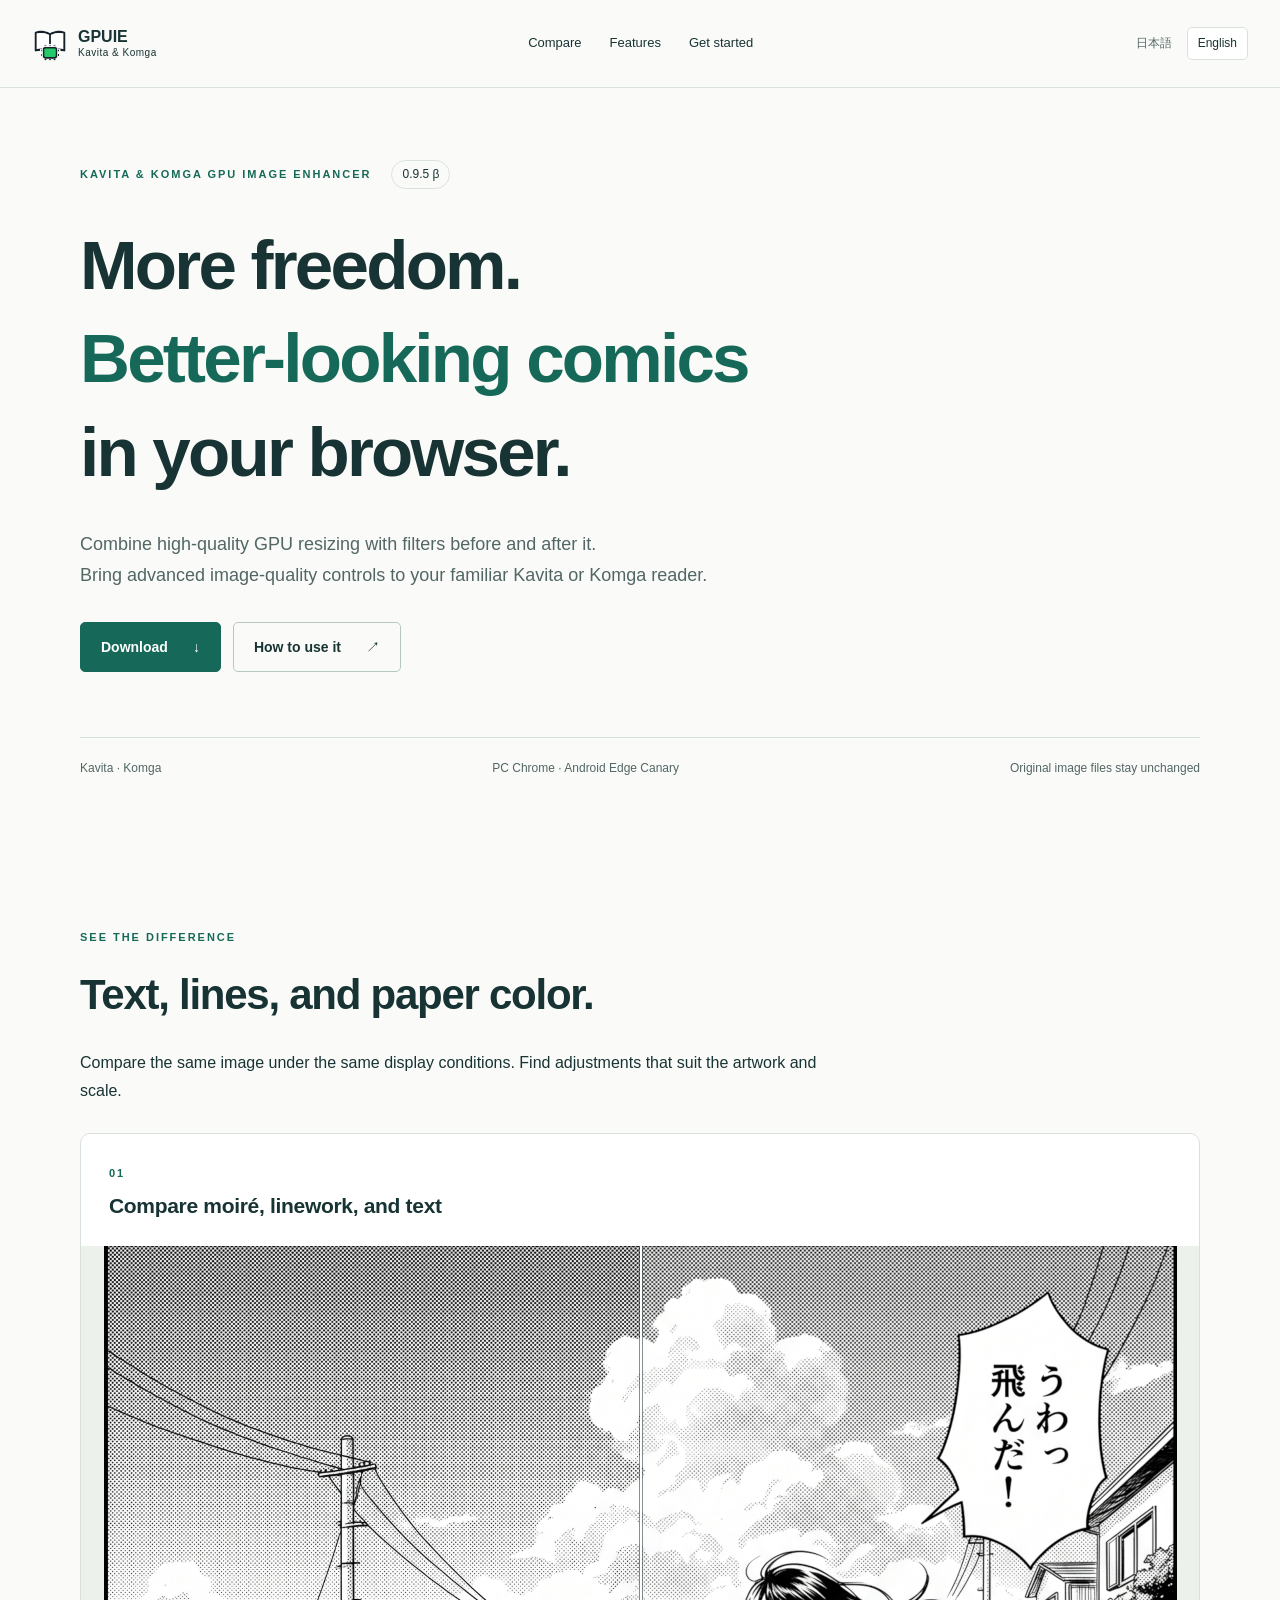
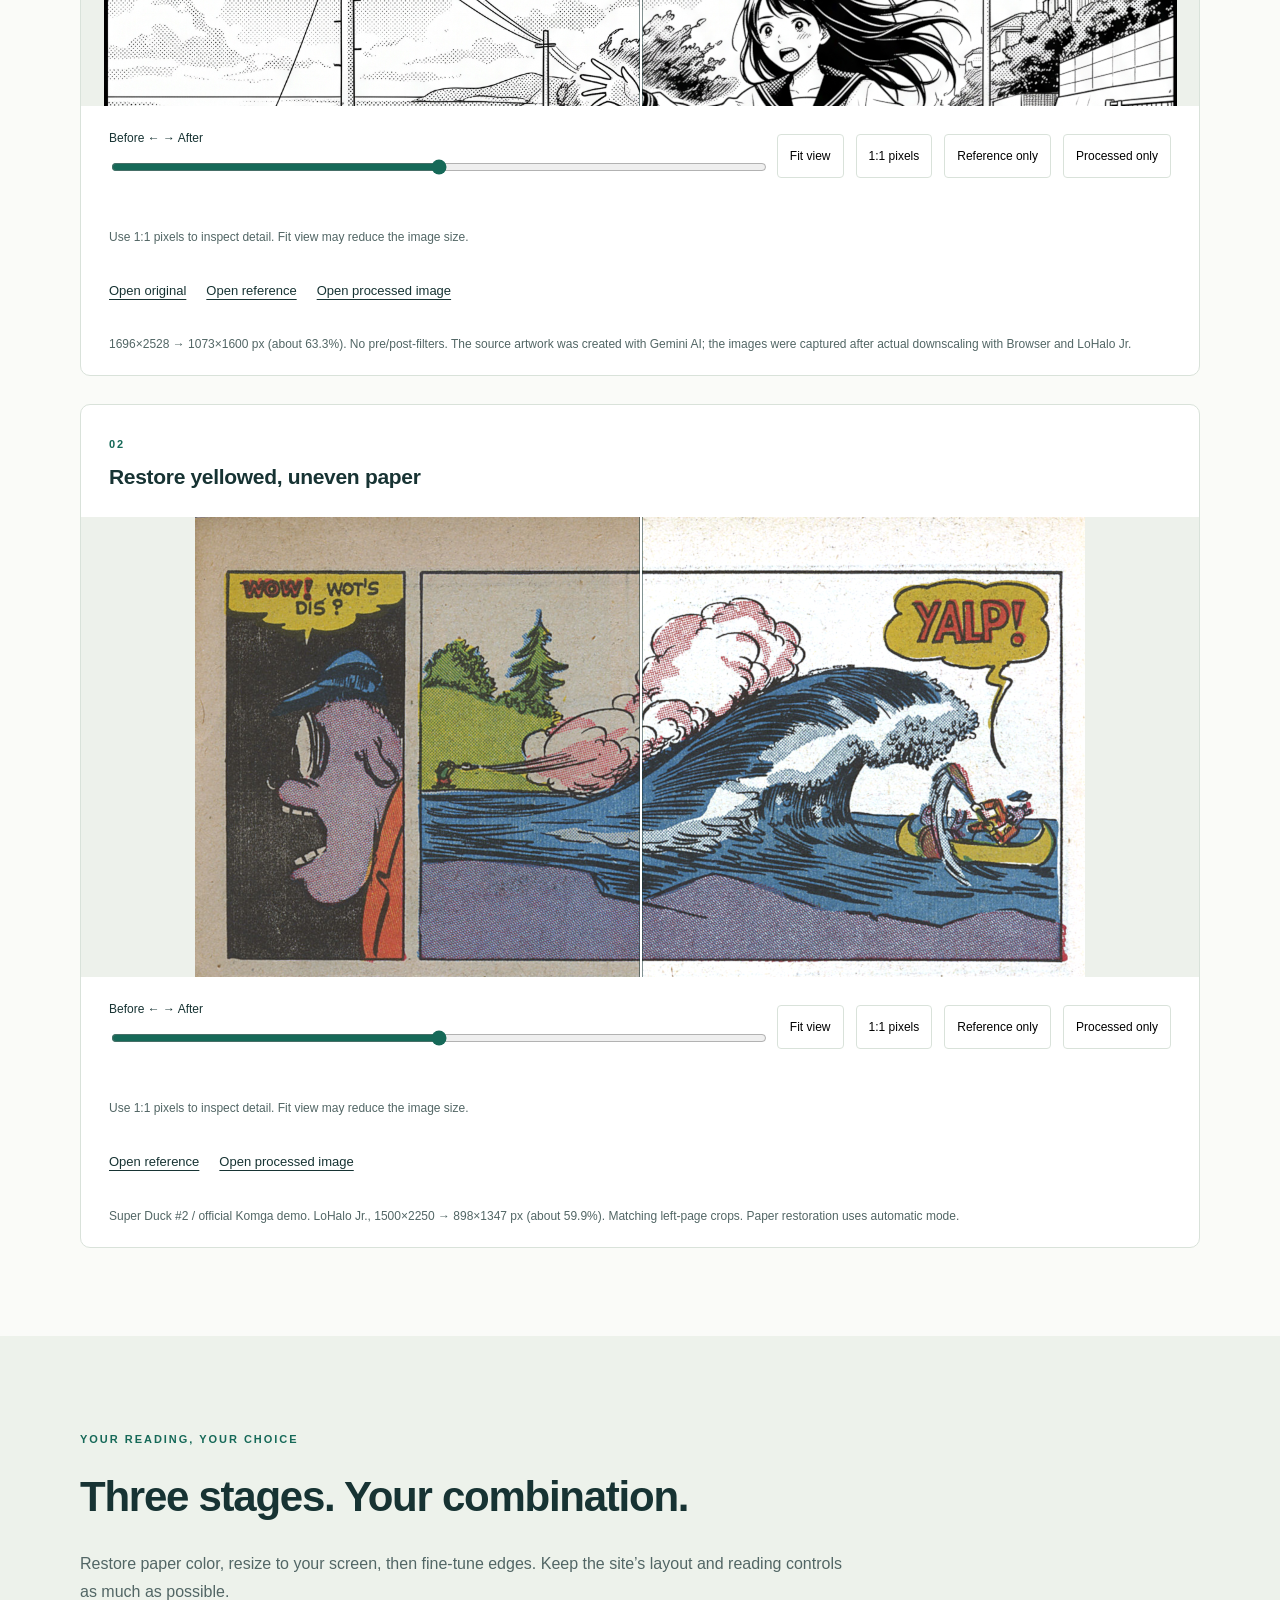
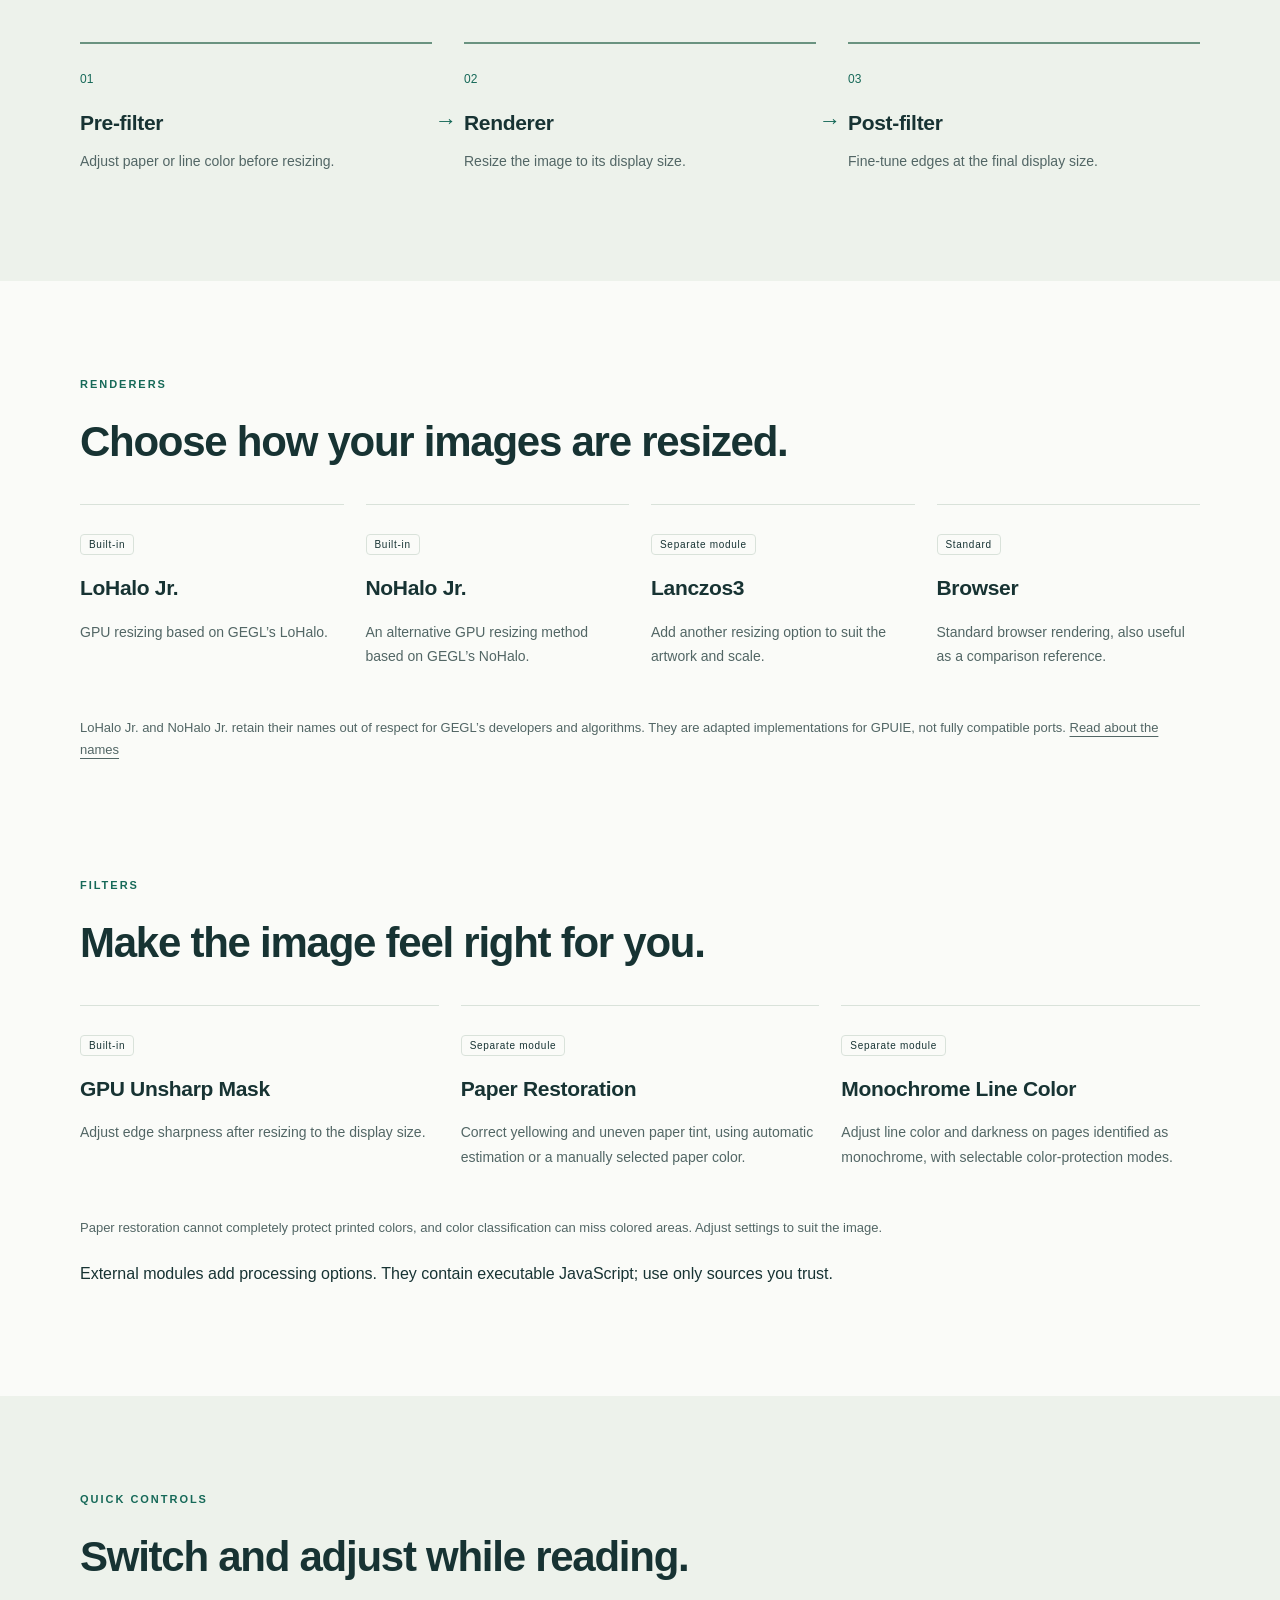
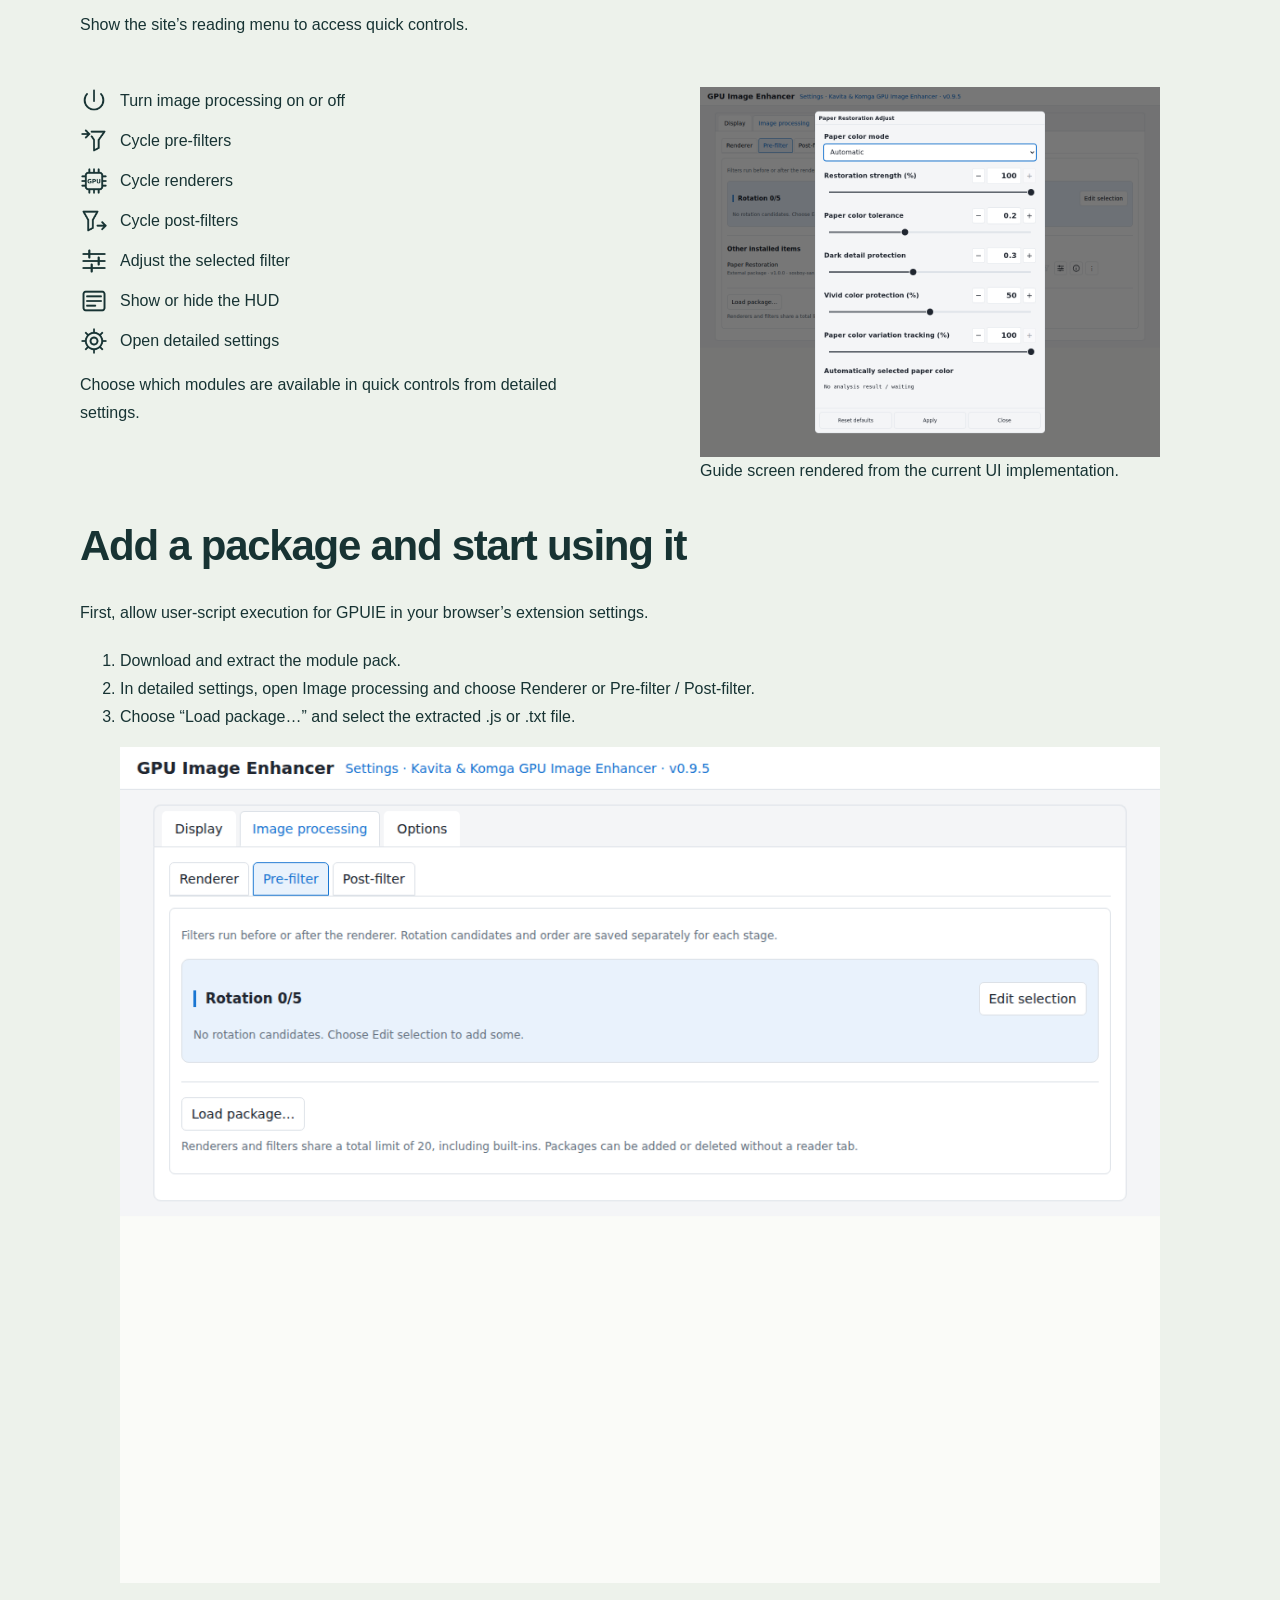
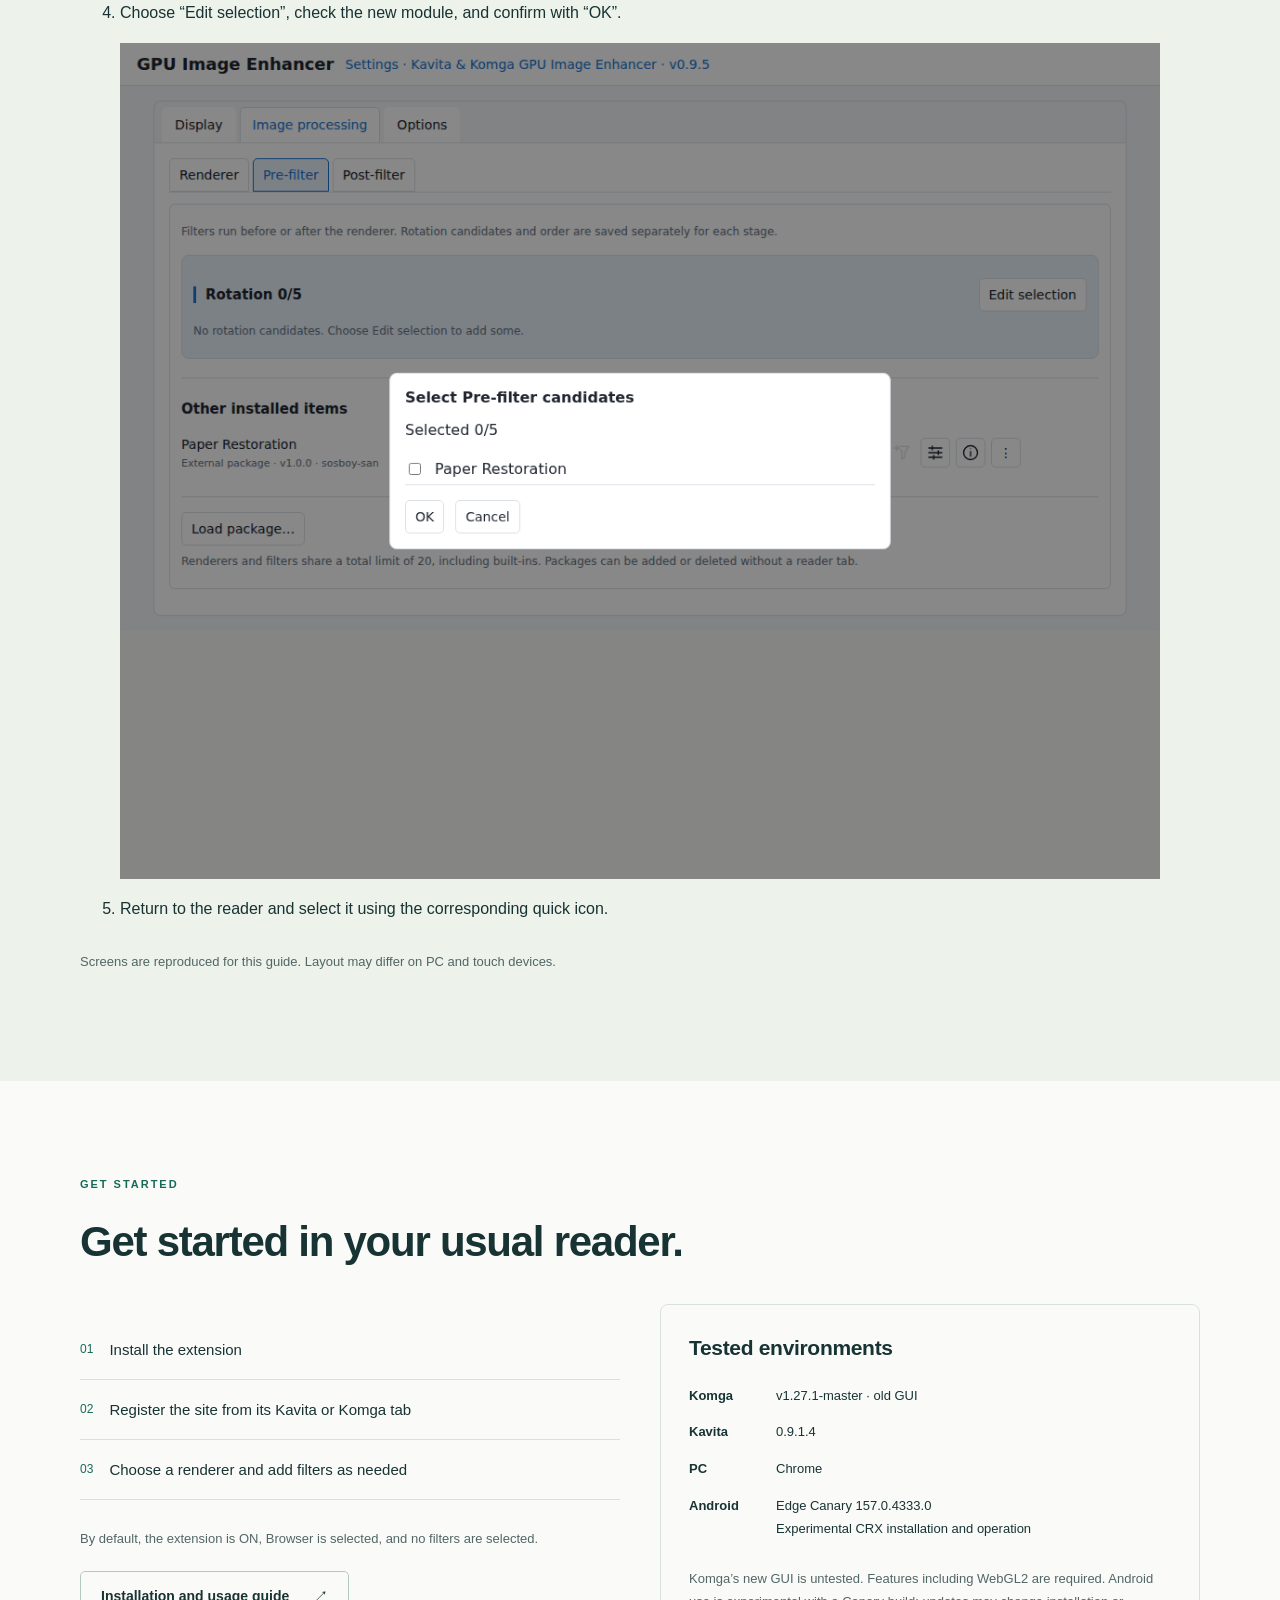
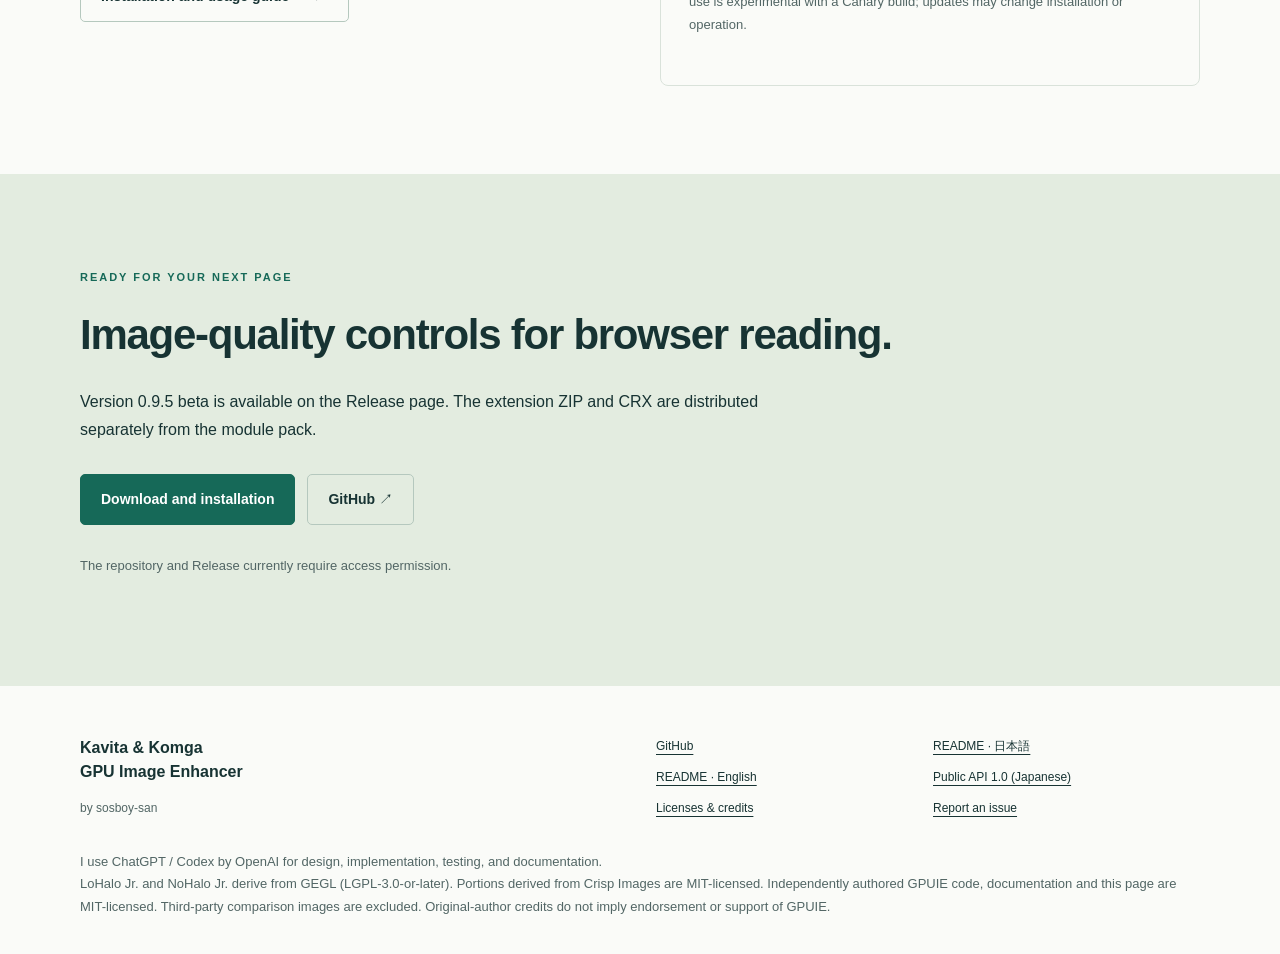
==== commit a54db019: "Refresh current documentation and clarify first-person AI credits" ====
--- a/site/index.html
+++ b/site/index.html
@@ -22,4 +22,4 @@
 <section class="soft section"><div class="container"><span class="eyebrow">QUICK CONTROLS</span><h2 class="ja" lang="ja">読書中に、その場で切り替える。</h2><h2 class="en" lang="en">Switch and adjust while reading.</h2><p><span class="ja" lang="ja">サイトの読書メニューを表示すると、クイックアイコンを使えます。</span><span class="en" lang="en">Show the site’s reading menu to access quick controls.</span></p><div class="grid two"><div><ul class="quick-guide-list"><li><img alt="" height="28" src="assets/quick-icons/power.png" width="28"/><span class="ja" lang="ja">本体のON／OFF</span><span class="en" lang="en">Turn image processing on or off</span></li><li><img alt="" height="28" src="assets/quick-icons/pre.png" width="28"/><span class="ja" lang="ja">前フィルターを切り替え</span><span class="en" lang="en">Cycle pre-filters</span></li><li><img alt="" height="28" src="assets/quick-icons/renderer.png" width="28"/><span class="ja" lang="ja">レンダラーを切り替え</span><span class="en" lang="en">Cycle renderers</span></li><li><img alt="" height="28" src="assets/quick-icons/post.png" width="28"/><span class="ja" lang="ja">後フィルターを切り替え</span><span class="en" lang="en">Cycle post-filters</span></li><li><img alt="" height="28" src="assets/quick-icons/adjust.png" width="28"/><span class="ja" lang="ja">選択中のフィルターを調整</span><span class="en" lang="en">Adjust the selected filter</span></li><li><img alt="" height="28" src="assets/quick-icons/hud.png" width="28"/><span class="ja" lang="ja">HUDの表示・非表示</span><span class="en" lang="en">Show or hide the HUD</span></li><li><img alt="" height="28" src="assets/quick-icons/settings.png" width="28"/><span class="ja" lang="ja">詳細設定を開く</span><span class="en" lang="en">Open detailed settings</span></li></ul><p><span class="ja" lang="ja">切り替える候補は詳細設定で選べます。</span><span class="en" lang="en">Choose which modules are available in quick controls from detailed settings.</span></p></div><figure><img alt="紙地復元の調整画面" class="ja" lang="ja" loading="lazy" src="assets/guide/filter-adjust-ja.png"/><img alt="Paper Restoration adjustment screen" class="en" lang="en" loading="lazy" src="assets/guide/filter-adjust-en.png"/><figcaption><span class="ja" lang="ja">現在のUI実装による説明用の再現画面。</span><span class="en" lang="en">Guide screen rendered from the current UI implementation.</span></figcaption></figure></div><h2 class="ja" lang="ja">パッケージを追加して使う</h2><h2 class="en" lang="en">Add a package and start using it</h2><p><span class="ja" lang="ja">初回はブラウザーの拡張機能設定で、GPUIEのユーザースクリプト実行を許可してください。</span><span class="en" lang="en">First, allow user-script execution for GPUIE in your browser’s extension settings.</span></p><ol><li><span class="ja" lang="ja">モジュールパックをダウンロードして展開します。</span><span class="en" lang="en">Download and extract the module pack.</span></li><li><span class="ja" lang="ja">詳細設定の「画像処理」で、レンダラーまたは前後のフィルターを開きます。</span><span class="en" lang="en">In detailed settings, open Image processing and choose Renderer or Pre-filter / Post-filter.</span></li><li><span class="ja" lang="ja">「パッケージ読み込み…」で、展開した .js／.txt ファイルを選びます。</span><span class="en" lang="en">Choose “Load package…” and select the extracted .js or .txt file.</span></li></ol><figure><img alt="前フィルターのパッケージ読み込み" class="ja" lang="ja" loading="lazy" src="assets/guide/package-filter-ja.png"/><img alt="Loading a pre-filter package" class="en" lang="en" loading="lazy" src="assets/guide/package-filter-en.png"/></figure><ol start="4"><li><span class="ja" lang="ja">「選択編集」で追加したモジュールにチェックを入れ、「OK」。</span><span class="en" lang="en">Choose “Edit selection”, check the new module, and confirm with “OK”.</span></li></ol><figure><img alt="紙地復元を切り替え候補に追加" class="ja" lang="ja" loading="lazy" src="assets/guide/package-select-ja.png"/><img alt="Adding Paper Restoration to quick controls" class="en" lang="en" loading="lazy" src="assets/guide/package-select-en.png"/></figure><ol start="5"><li><span class="ja" lang="ja">読書画面へ戻り、クイックアイコンから選んで使います。</span><span class="en" lang="en">Return to the reader and select it using the corresponding quick icon.</span></li></ol><p class="note"><span class="ja" lang="ja">画面は説明用の再現です。PC・タッチ端末で配置が異なる場合があります。</span><span class="en" lang="en">Screens are reproduced for this guide. Layout may differ on PC and touch devices.</span></p></div></section>
 <section class="container section" id="start"><span class="eyebrow">GET STARTED</span><h2 class="ja" lang="ja">いつものリーダーで、使い始める。</h2><h2 class="en" lang="en">Get started in your usual reader.</h2><div class="grid two"><div><ol class="steps"><li><span class="ja" lang="ja">拡張機能を導入する</span><span class="en" lang="en">Install the extension</span></li><li><span class="ja" lang="ja">Kavita・Komgaのタブからサイトを登録する</span><span class="en" lang="en">Register the site from its Kavita or Komga tab</span></li><li><span class="ja" lang="ja">レンダラーを選び、必要なフィルターを追加する</span><span class="en" lang="en">Choose a renderer and add filters as needed</span></li></ol><p class="note"><span class="ja" lang="ja">初期状態は本体ON、Browser選択、フィルター未選択です。</span><span class="en" lang="en">By default, the extension is ON, Browser is selected, and no filters are selected.</span></p><a class="button readme-link" href="docs/README.ja.md"><span class="ja" lang="ja">詳しい導入・操作ガイド</span><span class="en" lang="en">Installation and usage guide</span> ↗</a></div><div class="environment"><h3><span class="ja" lang="ja">動作確認環境</span><span class="en" lang="en">Tested environments</span></h3><dl><div><dt>Komga</dt><dd>v1.27.1-master · <span class="ja" lang="ja">旧GUI</span><span class="en" lang="en">old GUI</span></dd></div><div><dt>Kavita</dt><dd>0.9.1.4</dd></div><div><dt>PC</dt><dd>Chrome</dd></div><div><dt>Android</dt><dd>Edge Canary 157.0.4333.0<br/><span class="ja" lang="ja">試験的なCRX導入・動作確認</span><span class="en" lang="en">Experimental CRX installation and operation</span></dd></div></dl><p class="note"><span class="ja" lang="ja">Komgaの新GUIは未検証です。WebGL2などの対応機能が必要です。AndroidはCanary版での試験的な利用で、更新によって導入方法や動作が変わる場合があります。</span><span class="en" lang="en">Komga’s new GUI is untested. Features including WebGL2 are required. Android use is experimental with a Canary build; updates may change installation or operation.</span></p></div></div></section>
 <section class="download section" id="download"><div class="container"><span class="eyebrow">READY FOR YOUR NEXT PAGE</span><h2 class="ja" lang="ja">ブラウザーの読書に、画質調整を。</h2><h2 class="en" lang="en">Image-quality controls for browser reading.</h2><p><span class="ja" lang="ja">0.9.5 βはReleaseページからダウンロードできます。本体ZIP・CRXと、追加モジュールパックを別配布しています。</span><span class="en" lang="en">Version 0.9.5 beta is available on the Release page. The extension ZIP and CRX are distributed separately from the module pack.</span></p><div class="actions"><a class="button primary" href="https://github.com/sosboy-san/Kavita-Komga-GPU-Image-Enhancer/releases/tag/v0.9.5-beta"><span class="ja" lang="ja">ダウンロードとインストール</span><span class="en" lang="en">Download and installation</span></a><a class="button" href="https://github.com/sosboy-san/Kavita-Komga-GPU-Image-Enhancer">GitHub ↗</a></div><p class="note"><span class="ja" lang="ja">現在、リポジトリとReleaseへのアクセスには閲覧権限が必要です。</span><span class="en" lang="en">The repository and Release currently require access permission.</span></p></div></section></main>
-<footer class="container"><div class="footer-brand"><strong>Kavita &amp; Komga<br/>GPU Image Enhancer</strong><span>by sosboy-san</span></div><nav aria-label="Resources"><a href="https://github.com/sosboy-san/Kavita-Komga-GPU-Image-Enhancer">GitHub</a><a href="docs/README.ja.md">README · 日本語</a><a href="docs/README.en.md">README · English</a><a href="docs/GPU-Module-API-Spec-ja-1.0.md"><span class="ja" lang="ja">公開API 1.0（日本語）</span><span class="en" lang="en">Public API 1.0 (Japanese)</span></a><a href="LICENSE.md"><span class="ja" lang="ja">ライセンス・クレジット</span><span class="en" lang="en">Licenses &amp; credits</span></a><a href="https://github.com/sosboy-san/Kavita-Komga-GPU-Image-Enhancer/issues"><span class="ja" lang="ja">不具合報告</span><span class="en" lang="en">Report an issue</span></a></nav><p class="note" id="credits"><span class="ja" lang="ja">LoHalo Jr.・NoHalo Jr.はGEGL由来（LGPL-3.0-or-later）。Crisp Images由来部分はMITです。GPUIEの独立した自作コード・文書・紹介ページはMITです。比較用の第三者画像は対象外です。原作者表記はGPUIEへの推奨・サポートを示しません。</span><span class="en" lang="en">LoHalo Jr. and NoHalo Jr. derive from GEGL (LGPL-3.0-or-later). Portions derived from Crisp Images are MIT-licensed. Independently authored GPUIE code, documentation and this page are MIT-licensed. Third-party comparison images are excluded. Original-author credits do not imply endorsement or support of GPUIE.</span></p><noscript><p>日本語表示です。英語の説明は <a href="docs/README.en.md">English README</a> を参照してください。</p></noscript></footer></body></html>+<footer class="container"><div class="footer-brand"><strong>Kavita &amp; Komga<br/>GPU Image Enhancer</strong><span>by sosboy-san</span></div><nav aria-label="Resources"><a href="https://github.com/sosboy-san/Kavita-Komga-GPU-Image-Enhancer">GitHub</a><a href="docs/README.ja.md">README · 日本語</a><a href="docs/README.en.md">README · English</a><a href="docs/GPU-Module-API-Spec-ja-1.0.md"><span class="ja" lang="ja">公開API 1.0（日本語）</span><span class="en" lang="en">Public API 1.0 (Japanese)</span></a><a href="LICENSE.md"><span class="ja" lang="ja">ライセンス・クレジット</span><span class="en" lang="en">Licenses &amp; credits</span></a><a href="https://github.com/sosboy-san/Kavita-Komga-GPU-Image-Enhancer/issues"><span class="ja" lang="ja">不具合報告</span><span class="en" lang="en">Report an issue</span></a></nav><p class="note" id="credits"><span class="ja" lang="ja">本プロジェクトの設計、実装、テスト、ドキュメント作成には、OpenAIのChatGPT / Codexを活用しています。</span><span class="en" lang="en">I use ChatGPT / Codex by OpenAI for design, implementation, testing, and documentation.</span><br/><span class="ja" lang="ja">LoHalo Jr.・NoHalo Jr.はGEGL由来（LGPL-3.0-or-later）。Crisp Images由来部分はMITです。GPUIEの独立した自作コード・文書・紹介ページはMITです。比較用の第三者画像は対象外です。原作者表記はGPUIEへの推奨・サポートを示しません。</span><span class="en" lang="en">LoHalo Jr. and NoHalo Jr. derive from GEGL (LGPL-3.0-or-later). Portions derived from Crisp Images are MIT-licensed. Independently authored GPUIE code, documentation and this page are MIT-licensed. Third-party comparison images are excluded. Original-author credits do not imply endorsement or support of GPUIE.</span></p><noscript><p>日本語表示です。英語の説明は <a href="docs/README.en.md">English README</a> を参照してください。</p></noscript></footer></body></html>
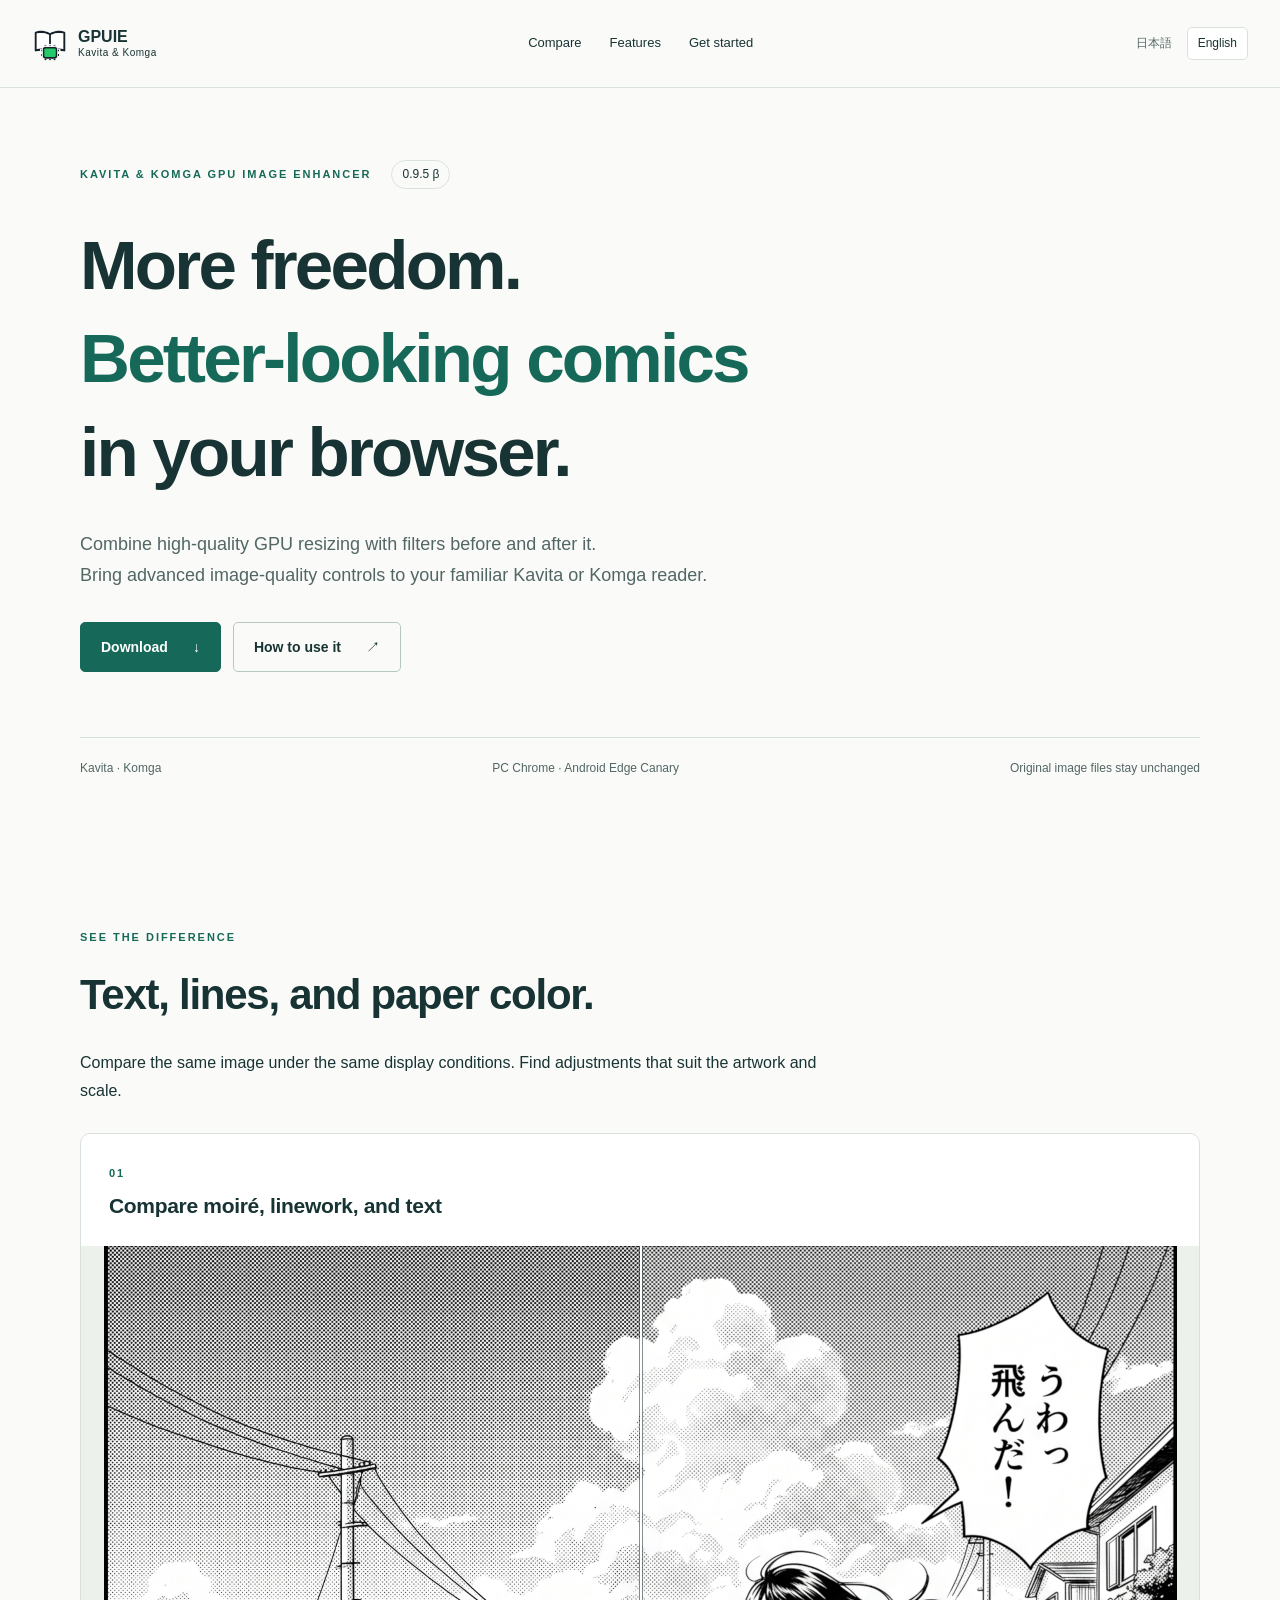
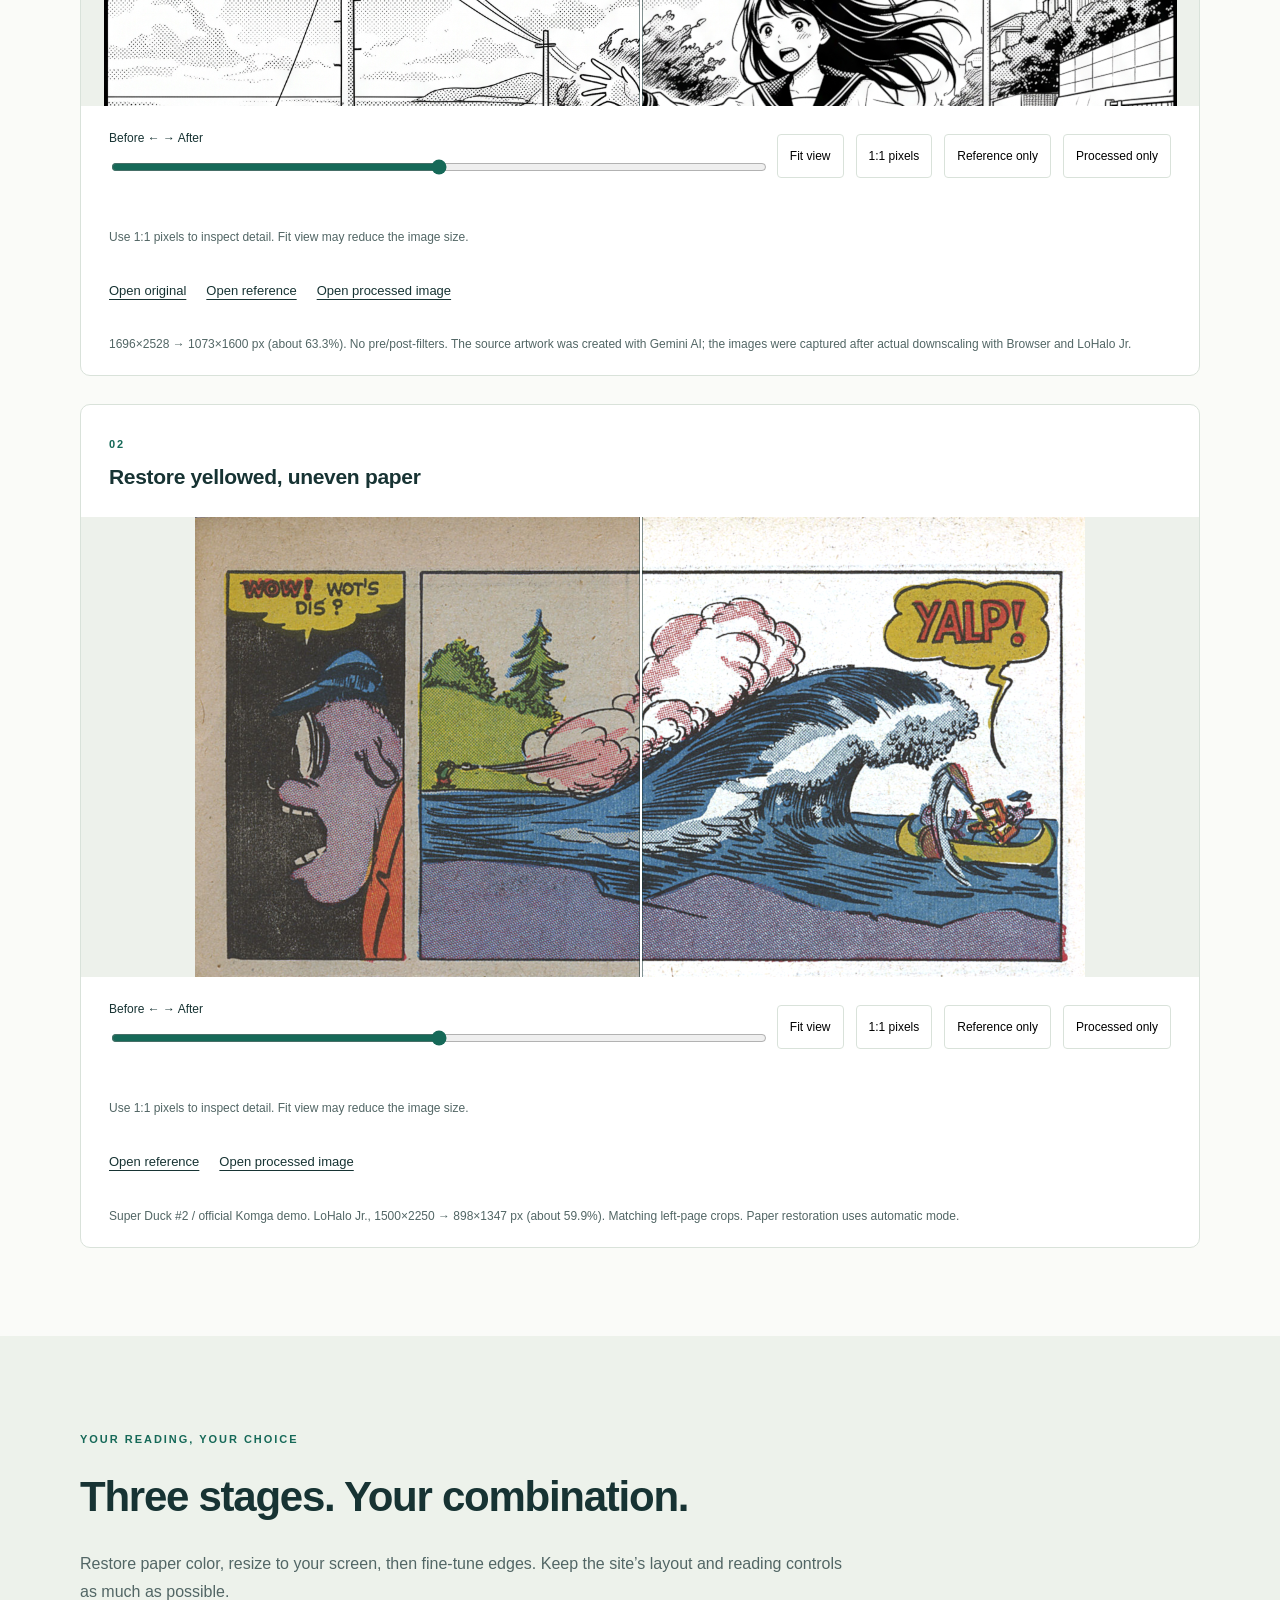
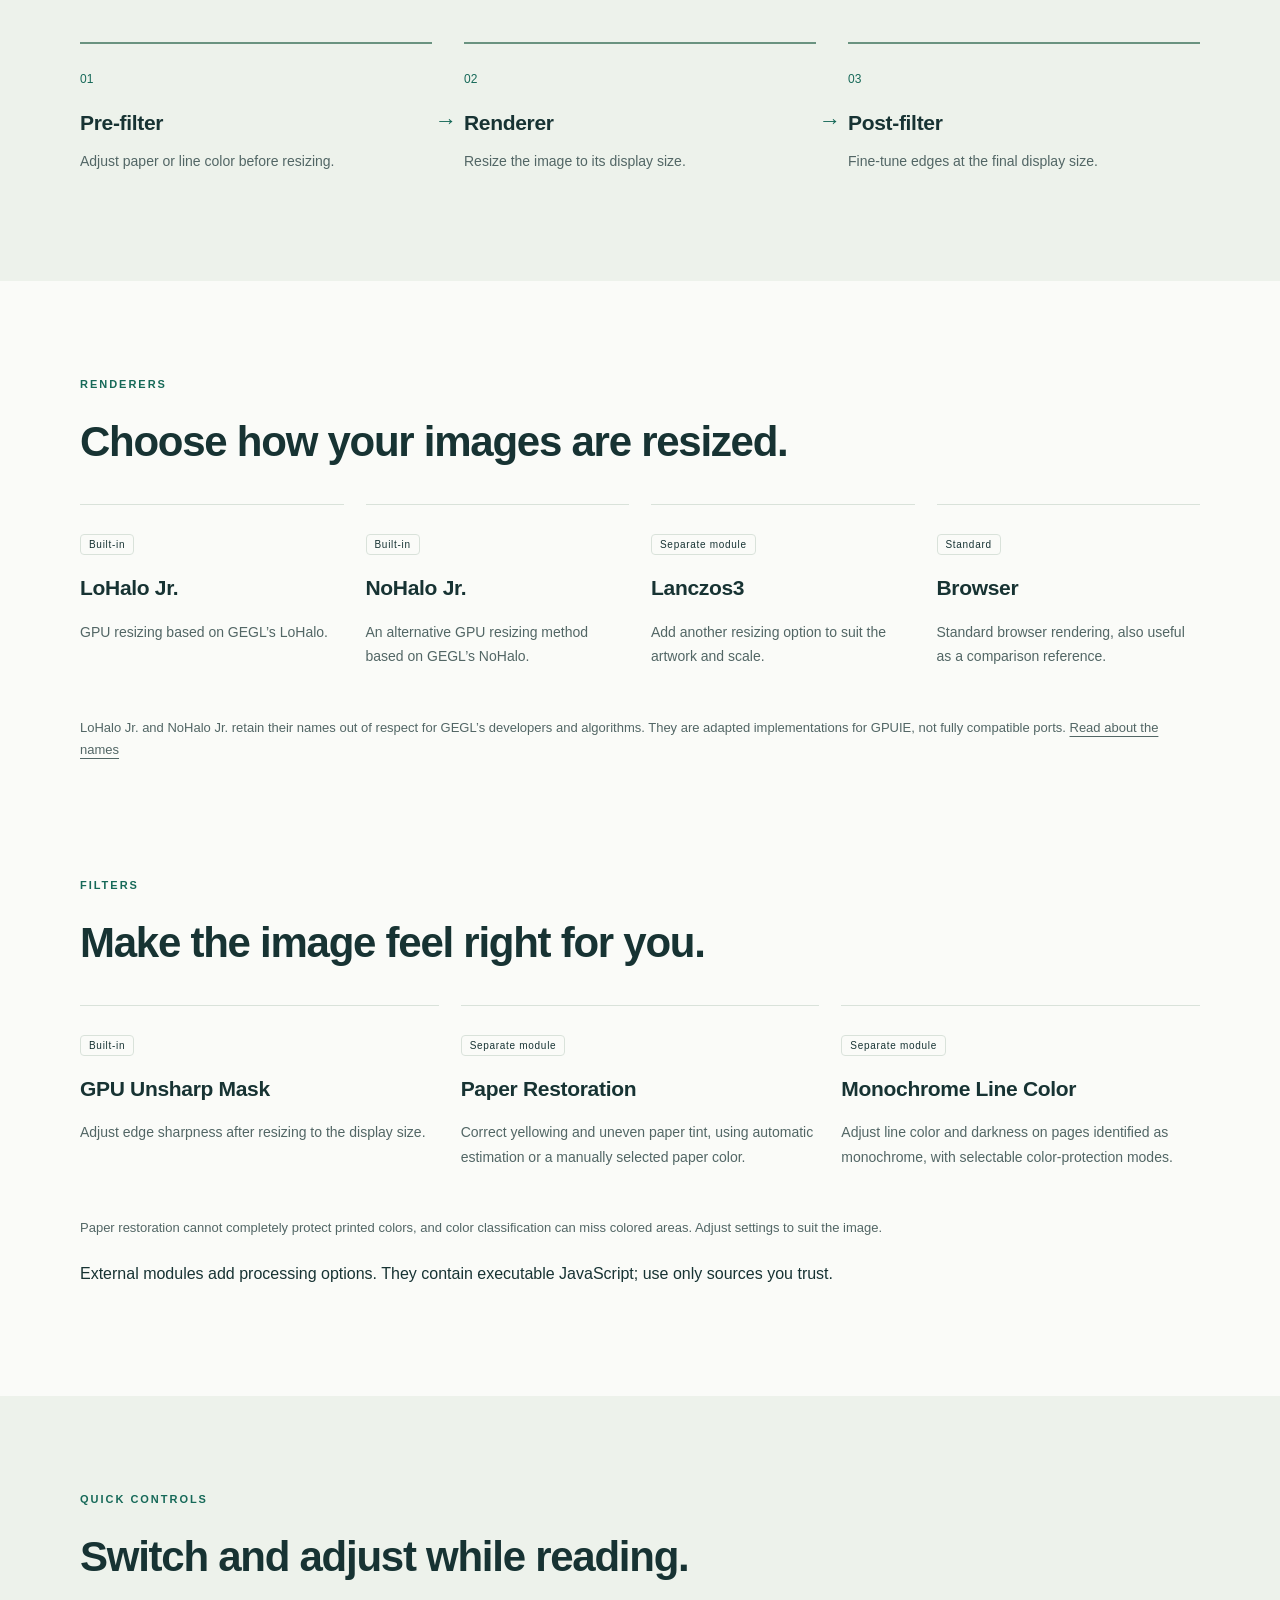
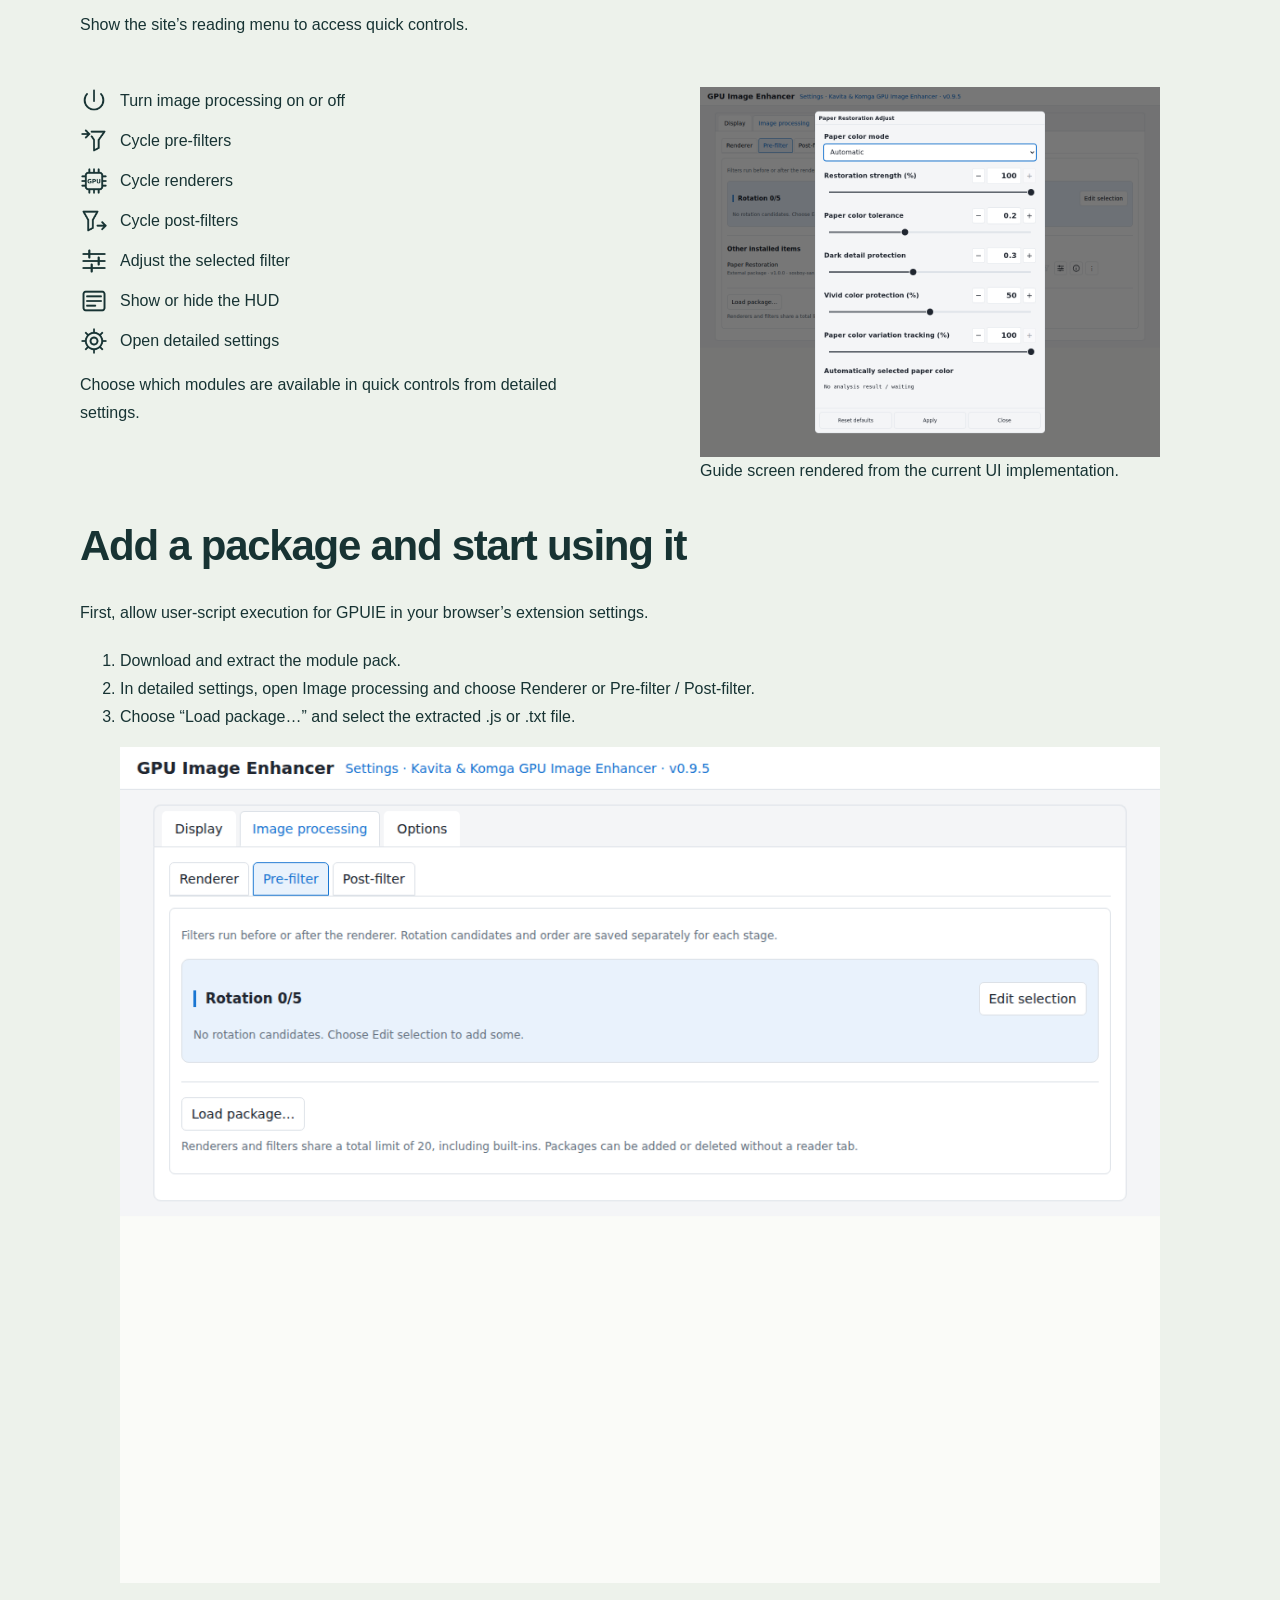
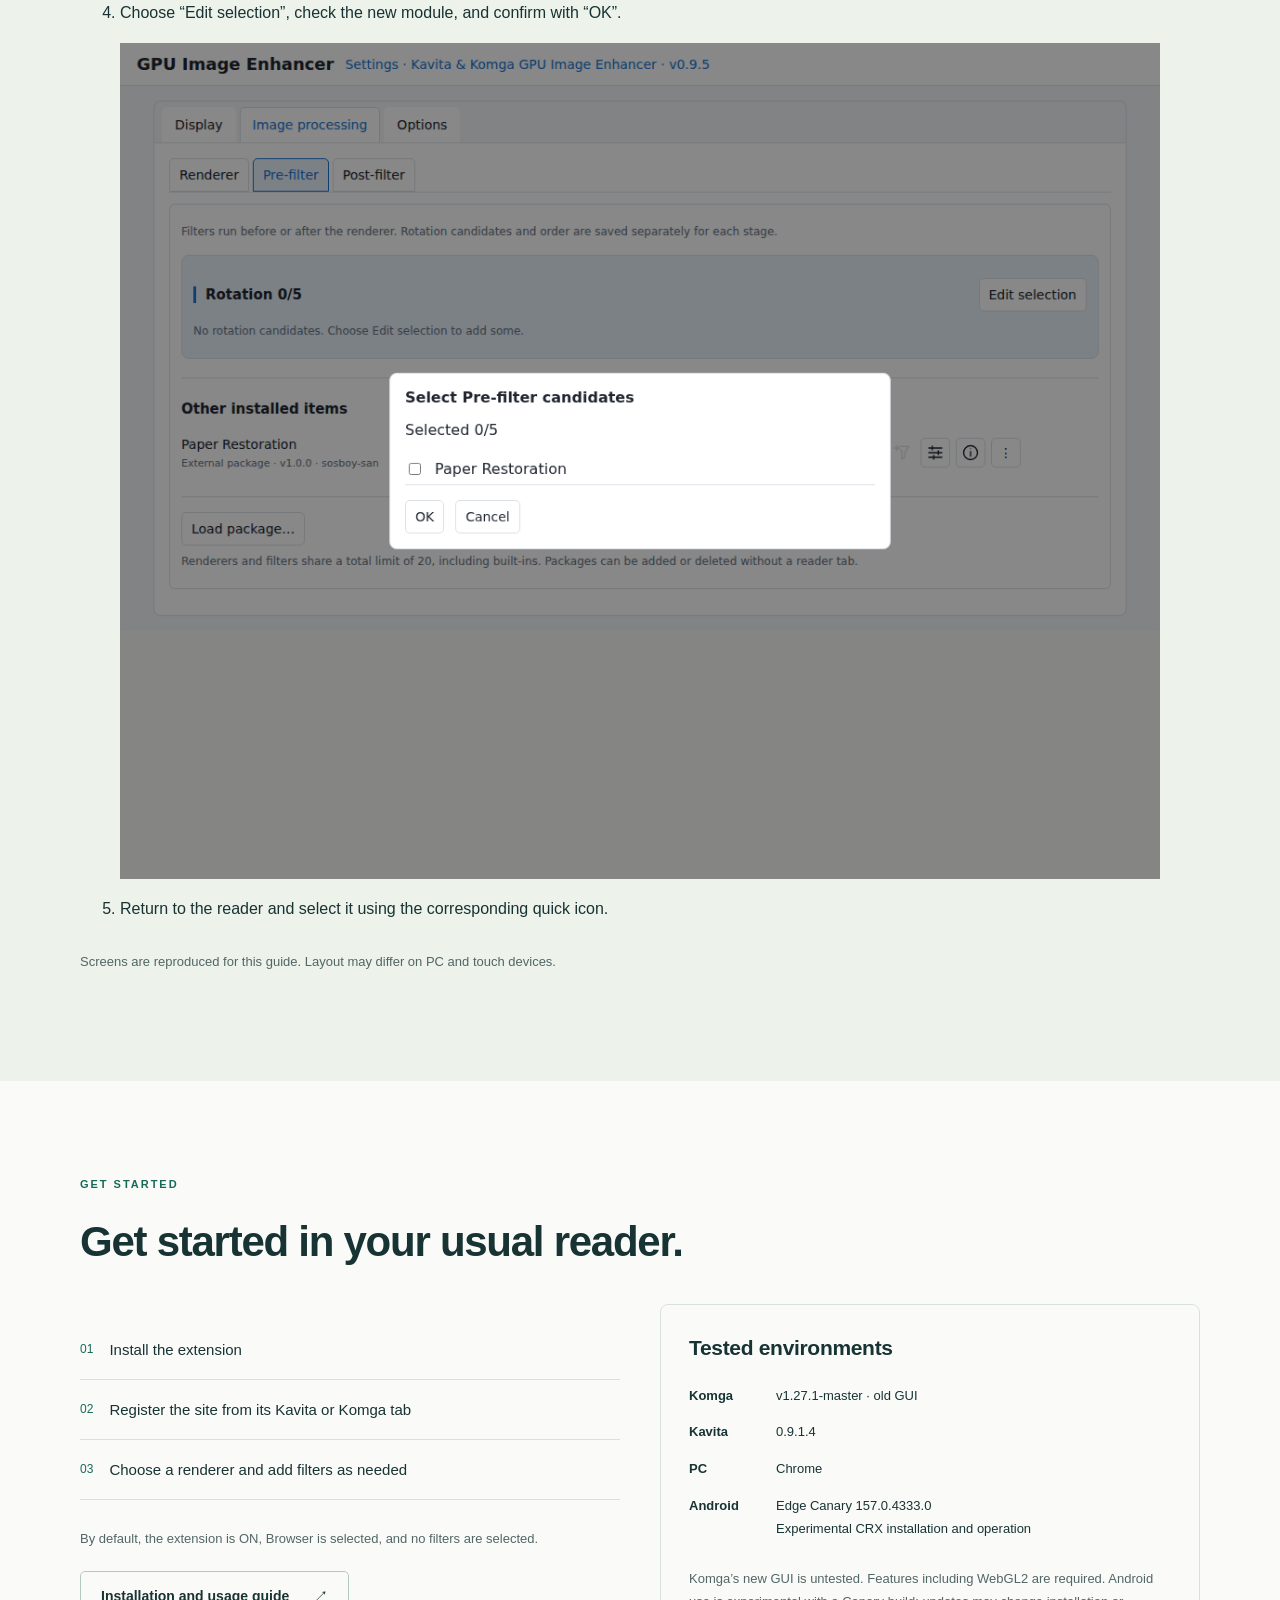
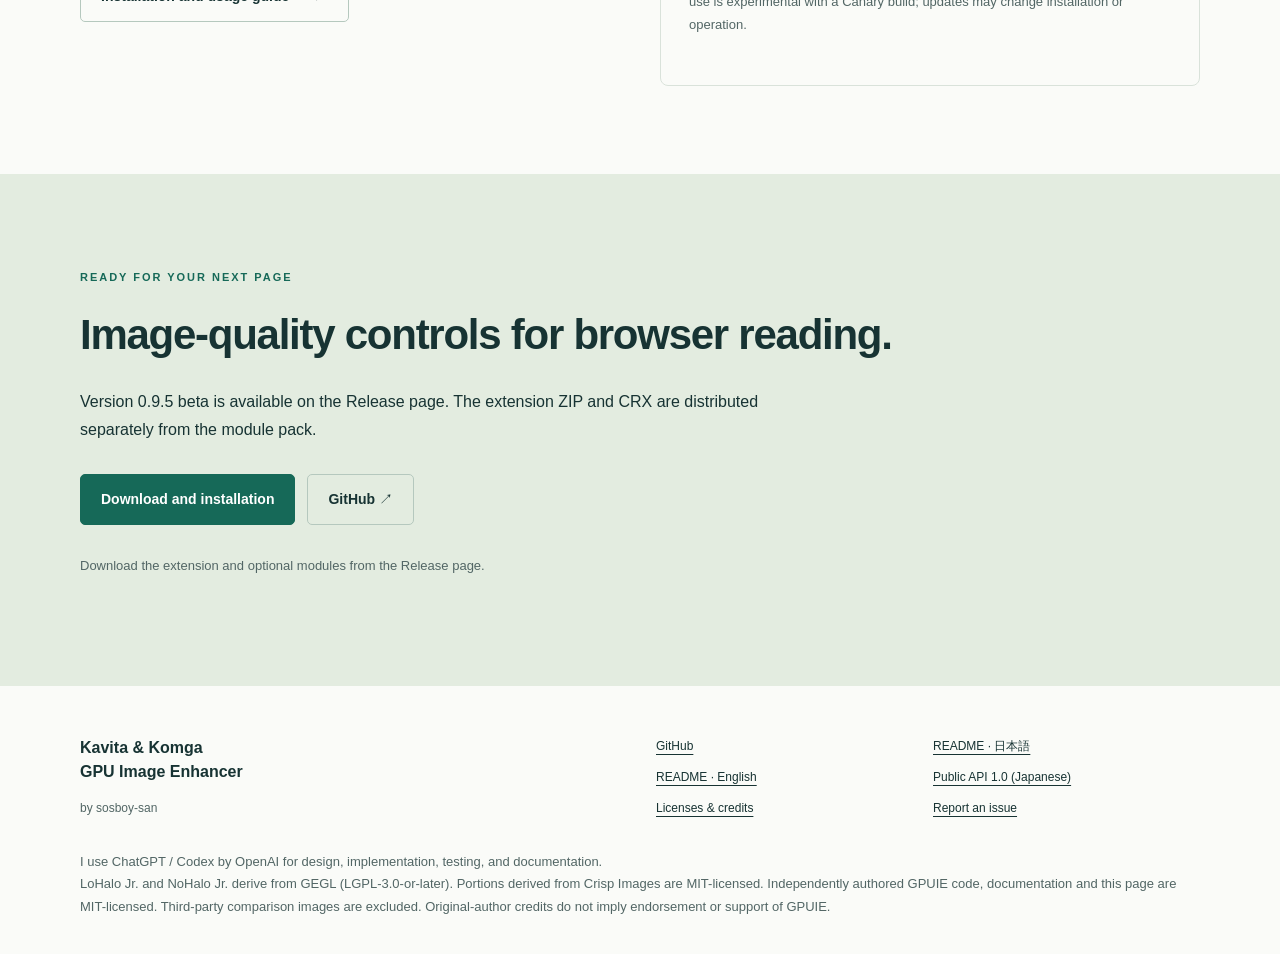
==== commit 421e4bc4: "Update documentation after public repository launch" ====
--- a/site/index.html
+++ b/site/index.html
@@ -21,5 +21,5 @@
 <section class="container section filters"><span class="eyebrow">FILTERS</span><h2 class="ja" lang="ja">好みに合わせて、見え方を整える。</h2><h2 class="en" lang="en">Make the image feel right for you.</h2><div class="grid three"><article class="card"><span class="tag"><span class="ja" lang="ja">組み込み</span><span class="en" lang="en">Built-in</span></span><h3>GPU Unsharp Mask</h3><p><span class="ja" lang="ja">表示サイズに合わせた後で、輪郭の強さを調整します。</span><span class="en" lang="en">Adjust edge sharpness after resizing to the display size.</span></p></article><article class="card"><span class="tag"><span class="ja" lang="ja">別配布</span><span class="en" lang="en">Separate module</span></span><h3>Paper Restoration</h3><p><span class="ja" lang="ja">古い漫画の紙の黄ばみや色むらを補正。紙色の自動推定と手動指定に対応します。</span><span class="en" lang="en">Correct yellowing and uneven paper tint, using automatic estimation or a manually selected paper color.</span></p></article><article class="card"><span class="tag"><span class="ja" lang="ja">別配布</span><span class="en" lang="en">Separate module</span></span><h3>Monochrome Line Color</h3><p><span class="ja" lang="ja">モノクロと判定したページの線色や濃さを調整。カラー保護の強さも選べます。</span><span class="en" lang="en">Adjust line color and darkness on pages identified as monochrome, with selectable color-protection modes.</span></p></article></div><p class="note"><span class="ja" lang="ja">紙地復元は印刷色を完全に保護するものではありません。カラー判定にも取りこぼしがあります。画像に合わせて設定を調整してください。</span><span class="en" lang="en">Paper restoration cannot completely protect printed colors, and color classification can miss colored areas. Adjust settings to suit the image.</span></p><p><span class="ja" lang="ja">外部モジュールで処理を追加できます。実行可能なJavaScriptのため、信頼できる配布元のものを使ってください。</span><span class="en" lang="en">External modules add processing options. They contain executable JavaScript; use only sources you trust.</span></p></section>
 <section class="soft section"><div class="container"><span class="eyebrow">QUICK CONTROLS</span><h2 class="ja" lang="ja">読書中に、その場で切り替える。</h2><h2 class="en" lang="en">Switch and adjust while reading.</h2><p><span class="ja" lang="ja">サイトの読書メニューを表示すると、クイックアイコンを使えます。</span><span class="en" lang="en">Show the site’s reading menu to access quick controls.</span></p><div class="grid two"><div><ul class="quick-guide-list"><li><img alt="" height="28" src="assets/quick-icons/power.png" width="28"/><span class="ja" lang="ja">本体のON／OFF</span><span class="en" lang="en">Turn image processing on or off</span></li><li><img alt="" height="28" src="assets/quick-icons/pre.png" width="28"/><span class="ja" lang="ja">前フィルターを切り替え</span><span class="en" lang="en">Cycle pre-filters</span></li><li><img alt="" height="28" src="assets/quick-icons/renderer.png" width="28"/><span class="ja" lang="ja">レンダラーを切り替え</span><span class="en" lang="en">Cycle renderers</span></li><li><img alt="" height="28" src="assets/quick-icons/post.png" width="28"/><span class="ja" lang="ja">後フィルターを切り替え</span><span class="en" lang="en">Cycle post-filters</span></li><li><img alt="" height="28" src="assets/quick-icons/adjust.png" width="28"/><span class="ja" lang="ja">選択中のフィルターを調整</span><span class="en" lang="en">Adjust the selected filter</span></li><li><img alt="" height="28" src="assets/quick-icons/hud.png" width="28"/><span class="ja" lang="ja">HUDの表示・非表示</span><span class="en" lang="en">Show or hide the HUD</span></li><li><img alt="" height="28" src="assets/quick-icons/settings.png" width="28"/><span class="ja" lang="ja">詳細設定を開く</span><span class="en" lang="en">Open detailed settings</span></li></ul><p><span class="ja" lang="ja">切り替える候補は詳細設定で選べます。</span><span class="en" lang="en">Choose which modules are available in quick controls from detailed settings.</span></p></div><figure><img alt="紙地復元の調整画面" class="ja" lang="ja" loading="lazy" src="assets/guide/filter-adjust-ja.png"/><img alt="Paper Restoration adjustment screen" class="en" lang="en" loading="lazy" src="assets/guide/filter-adjust-en.png"/><figcaption><span class="ja" lang="ja">現在のUI実装による説明用の再現画面。</span><span class="en" lang="en">Guide screen rendered from the current UI implementation.</span></figcaption></figure></div><h2 class="ja" lang="ja">パッケージを追加して使う</h2><h2 class="en" lang="en">Add a package and start using it</h2><p><span class="ja" lang="ja">初回はブラウザーの拡張機能設定で、GPUIEのユーザースクリプト実行を許可してください。</span><span class="en" lang="en">First, allow user-script execution for GPUIE in your browser’s extension settings.</span></p><ol><li><span class="ja" lang="ja">モジュールパックをダウンロードして展開します。</span><span class="en" lang="en">Download and extract the module pack.</span></li><li><span class="ja" lang="ja">詳細設定の「画像処理」で、レンダラーまたは前後のフィルターを開きます。</span><span class="en" lang="en">In detailed settings, open Image processing and choose Renderer or Pre-filter / Post-filter.</span></li><li><span class="ja" lang="ja">「パッケージ読み込み…」で、展開した .js／.txt ファイルを選びます。</span><span class="en" lang="en">Choose “Load package…” and select the extracted .js or .txt file.</span></li></ol><figure><img alt="前フィルターのパッケージ読み込み" class="ja" lang="ja" loading="lazy" src="assets/guide/package-filter-ja.png"/><img alt="Loading a pre-filter package" class="en" lang="en" loading="lazy" src="assets/guide/package-filter-en.png"/></figure><ol start="4"><li><span class="ja" lang="ja">「選択編集」で追加したモジュールにチェックを入れ、「OK」。</span><span class="en" lang="en">Choose “Edit selection”, check the new module, and confirm with “OK”.</span></li></ol><figure><img alt="紙地復元を切り替え候補に追加" class="ja" lang="ja" loading="lazy" src="assets/guide/package-select-ja.png"/><img alt="Adding Paper Restoration to quick controls" class="en" lang="en" loading="lazy" src="assets/guide/package-select-en.png"/></figure><ol start="5"><li><span class="ja" lang="ja">読書画面へ戻り、クイックアイコンから選んで使います。</span><span class="en" lang="en">Return to the reader and select it using the corresponding quick icon.</span></li></ol><p class="note"><span class="ja" lang="ja">画面は説明用の再現です。PC・タッチ端末で配置が異なる場合があります。</span><span class="en" lang="en">Screens are reproduced for this guide. Layout may differ on PC and touch devices.</span></p></div></section>
 <section class="container section" id="start"><span class="eyebrow">GET STARTED</span><h2 class="ja" lang="ja">いつものリーダーで、使い始める。</h2><h2 class="en" lang="en">Get started in your usual reader.</h2><div class="grid two"><div><ol class="steps"><li><span class="ja" lang="ja">拡張機能を導入する</span><span class="en" lang="en">Install the extension</span></li><li><span class="ja" lang="ja">Kavita・Komgaのタブからサイトを登録する</span><span class="en" lang="en">Register the site from its Kavita or Komga tab</span></li><li><span class="ja" lang="ja">レンダラーを選び、必要なフィルターを追加する</span><span class="en" lang="en">Choose a renderer and add filters as needed</span></li></ol><p class="note"><span class="ja" lang="ja">初期状態は本体ON、Browser選択、フィルター未選択です。</span><span class="en" lang="en">By default, the extension is ON, Browser is selected, and no filters are selected.</span></p><a class="button readme-link" href="docs/README.ja.md"><span class="ja" lang="ja">詳しい導入・操作ガイド</span><span class="en" lang="en">Installation and usage guide</span> ↗</a></div><div class="environment"><h3><span class="ja" lang="ja">動作確認環境</span><span class="en" lang="en">Tested environments</span></h3><dl><div><dt>Komga</dt><dd>v1.27.1-master · <span class="ja" lang="ja">旧GUI</span><span class="en" lang="en">old GUI</span></dd></div><div><dt>Kavita</dt><dd>0.9.1.4</dd></div><div><dt>PC</dt><dd>Chrome</dd></div><div><dt>Android</dt><dd>Edge Canary 157.0.4333.0<br/><span class="ja" lang="ja">試験的なCRX導入・動作確認</span><span class="en" lang="en">Experimental CRX installation and operation</span></dd></div></dl><p class="note"><span class="ja" lang="ja">Komgaの新GUIは未検証です。WebGL2などの対応機能が必要です。AndroidはCanary版での試験的な利用で、更新によって導入方法や動作が変わる場合があります。</span><span class="en" lang="en">Komga’s new GUI is untested. Features including WebGL2 are required. Android use is experimental with a Canary build; updates may change installation or operation.</span></p></div></div></section>
-<section class="download section" id="download"><div class="container"><span class="eyebrow">READY FOR YOUR NEXT PAGE</span><h2 class="ja" lang="ja">ブラウザーの読書に、画質調整を。</h2><h2 class="en" lang="en">Image-quality controls for browser reading.</h2><p><span class="ja" lang="ja">0.9.5 βはReleaseページからダウンロードできます。本体ZIP・CRXと、追加モジュールパックを別配布しています。</span><span class="en" lang="en">Version 0.9.5 beta is available on the Release page. The extension ZIP and CRX are distributed separately from the module pack.</span></p><div class="actions"><a class="button primary" href="https://github.com/sosboy-san/Kavita-Komga-GPU-Image-Enhancer/releases/tag/v0.9.5-beta"><span class="ja" lang="ja">ダウンロードとインストール</span><span class="en" lang="en">Download and installation</span></a><a class="button" href="https://github.com/sosboy-san/Kavita-Komga-GPU-Image-Enhancer">GitHub ↗</a></div><p class="note"><span class="ja" lang="ja">現在、リポジトリとReleaseへのアクセスには閲覧権限が必要です。</span><span class="en" lang="en">The repository and Release currently require access permission.</span></p></div></section></main>
+<section class="download section" id="download"><div class="container"><span class="eyebrow">READY FOR YOUR NEXT PAGE</span><h2 class="ja" lang="ja">ブラウザーの読書に、画質調整を。</h2><h2 class="en" lang="en">Image-quality controls for browser reading.</h2><p><span class="ja" lang="ja">0.9.5 βはReleaseページからダウンロードできます。本体ZIP・CRXと、追加モジュールパックを別配布しています。</span><span class="en" lang="en">Version 0.9.5 beta is available on the Release page. The extension ZIP and CRX are distributed separately from the module pack.</span></p><div class="actions"><a class="button primary" href="https://github.com/sosboy-san/Kavita-Komga-GPU-Image-Enhancer/releases/tag/v0.9.5-beta"><span class="ja" lang="ja">ダウンロードとインストール</span><span class="en" lang="en">Download and installation</span></a><a class="button" href="https://github.com/sosboy-san/Kavita-Komga-GPU-Image-Enhancer">GitHub ↗</a></div><p class="note"><span class="ja" lang="ja">本体と追加モジュールはReleaseページから入手できます。</span><span class="en" lang="en">Download the extension and optional modules from the Release page.</span></p></div></section></main>
 <footer class="container"><div class="footer-brand"><strong>Kavita &amp; Komga<br/>GPU Image Enhancer</strong><span>by sosboy-san</span></div><nav aria-label="Resources"><a href="https://github.com/sosboy-san/Kavita-Komga-GPU-Image-Enhancer">GitHub</a><a href="docs/README.ja.md">README · 日本語</a><a href="docs/README.en.md">README · English</a><a href="docs/GPU-Module-API-Spec-ja-1.0.md"><span class="ja" lang="ja">公開API 1.0（日本語）</span><span class="en" lang="en">Public API 1.0 (Japanese)</span></a><a href="LICENSE.md"><span class="ja" lang="ja">ライセンス・クレジット</span><span class="en" lang="en">Licenses &amp; credits</span></a><a href="https://github.com/sosboy-san/Kavita-Komga-GPU-Image-Enhancer/issues"><span class="ja" lang="ja">不具合報告</span><span class="en" lang="en">Report an issue</span></a></nav><p class="note" id="credits"><span class="ja" lang="ja">本プロジェクトの設計、実装、テスト、ドキュメント作成には、OpenAIのChatGPT / Codexを活用しています。</span><span class="en" lang="en">I use ChatGPT / Codex by OpenAI for design, implementation, testing, and documentation.</span><br/><span class="ja" lang="ja">LoHalo Jr.・NoHalo Jr.はGEGL由来（LGPL-3.0-or-later）。Crisp Images由来部分はMITです。GPUIEの独立した自作コード・文書・紹介ページはMITです。比較用の第三者画像は対象外です。原作者表記はGPUIEへの推奨・サポートを示しません。</span><span class="en" lang="en">LoHalo Jr. and NoHalo Jr. derive from GEGL (LGPL-3.0-or-later). Portions derived from Crisp Images are MIT-licensed. Independently authored GPUIE code, documentation and this page are MIT-licensed. Third-party comparison images are excluded. Original-author credits do not imply endorsement or support of GPUIE.</span></p><noscript><p>日本語表示です。英語の説明は <a href="docs/README.en.md">English README</a> を参照してください。</p></noscript></footer></body></html>
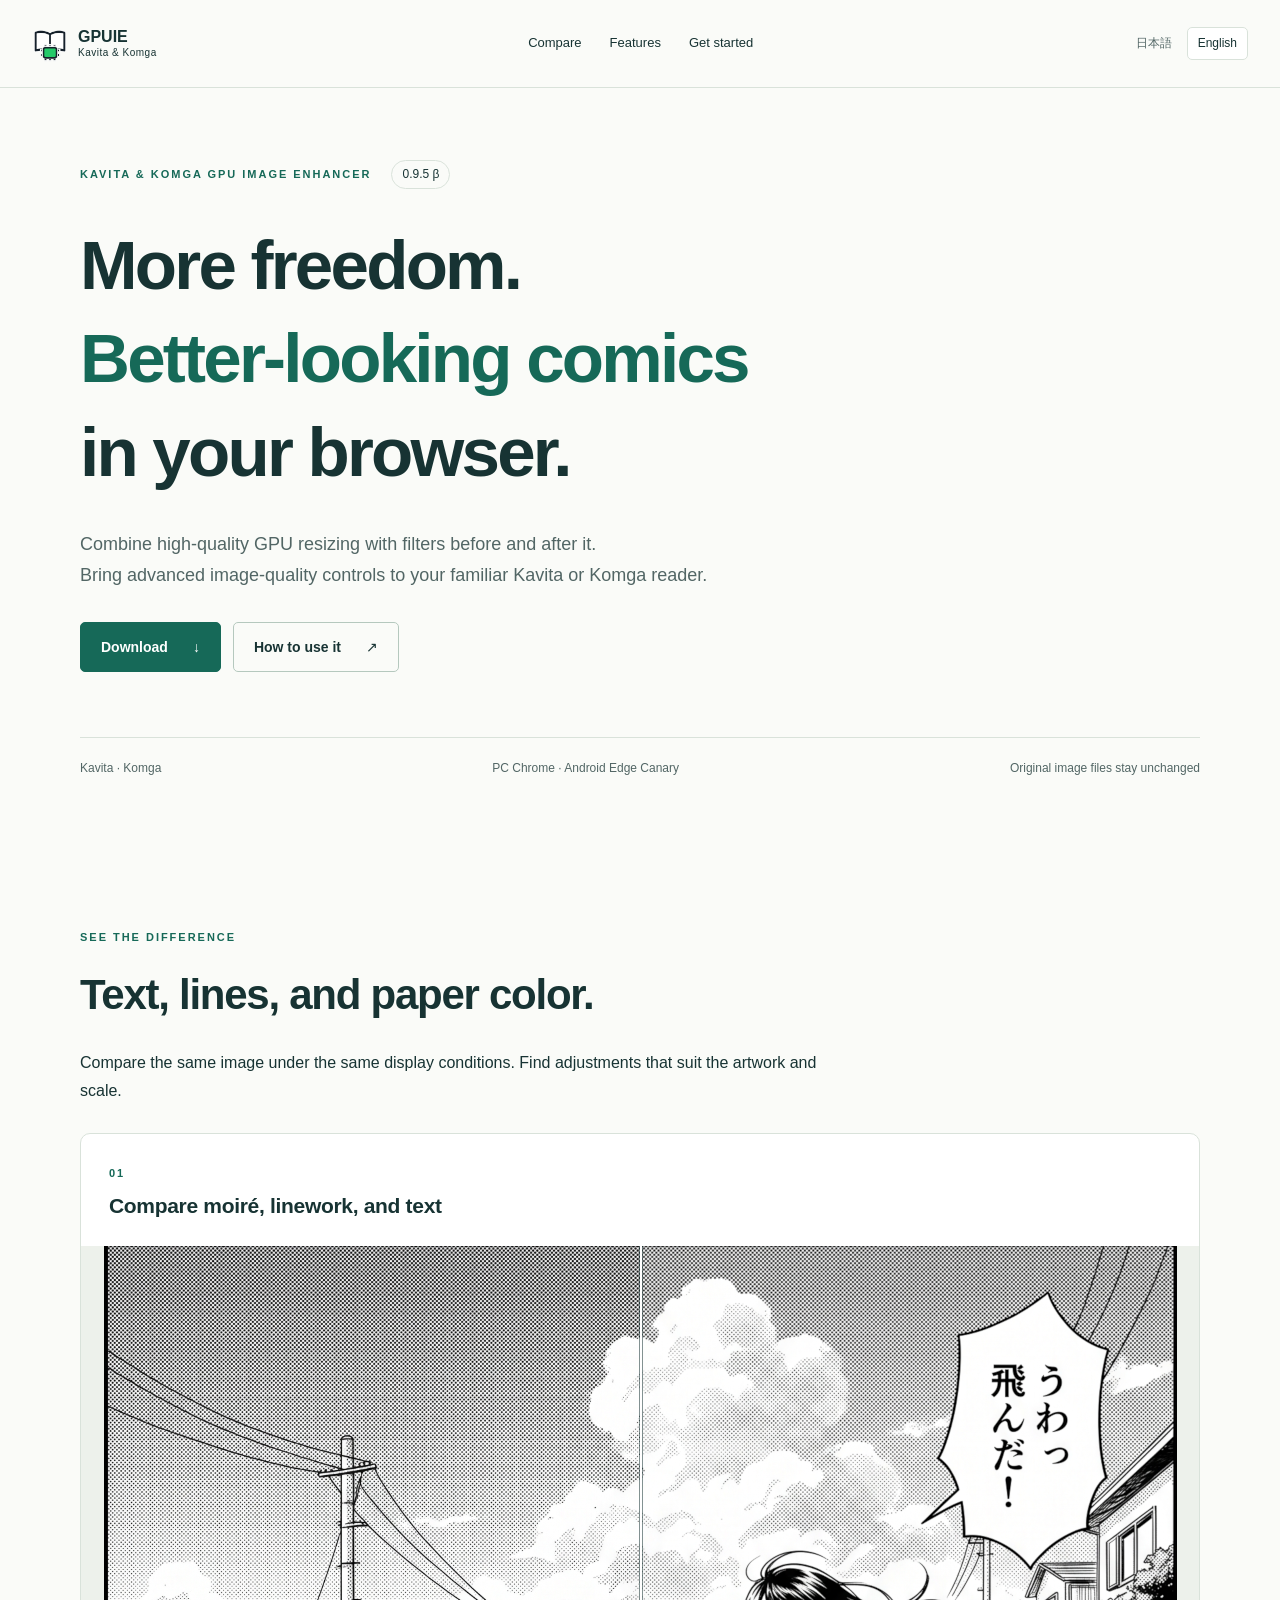
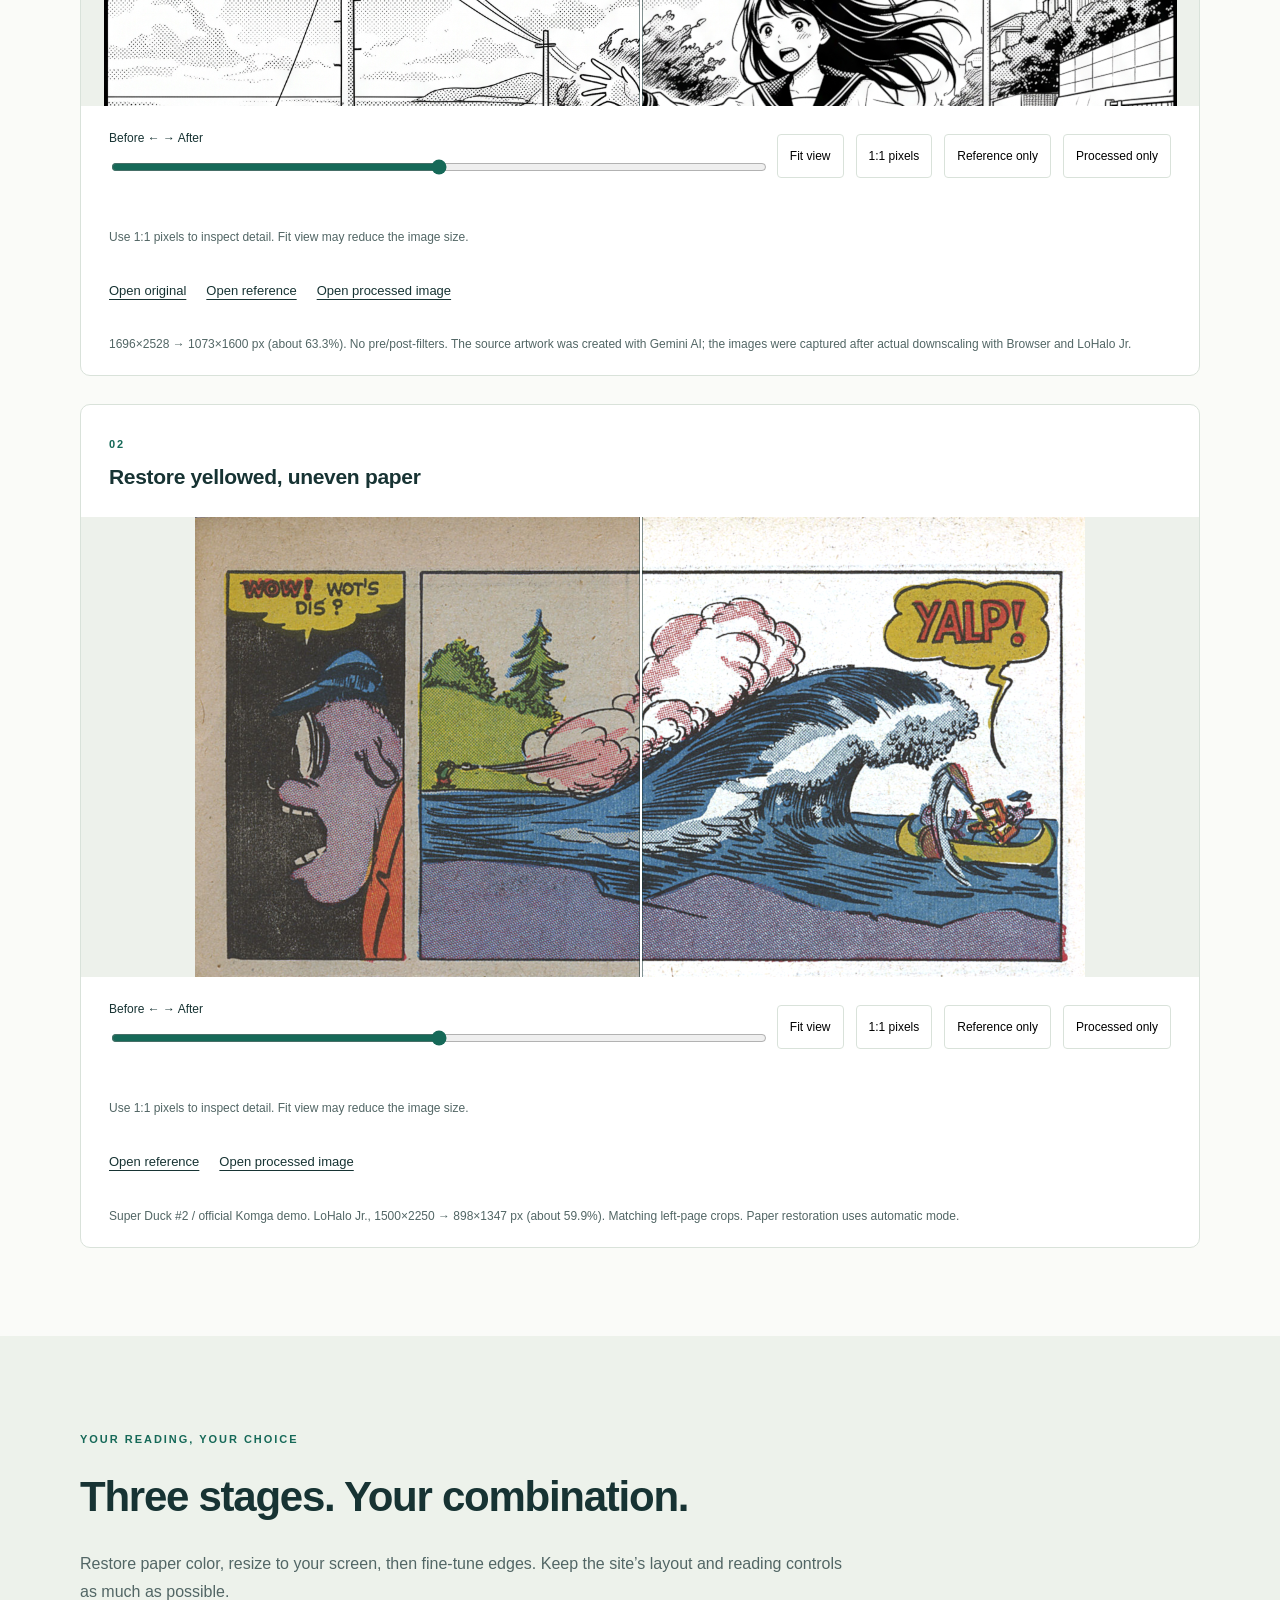
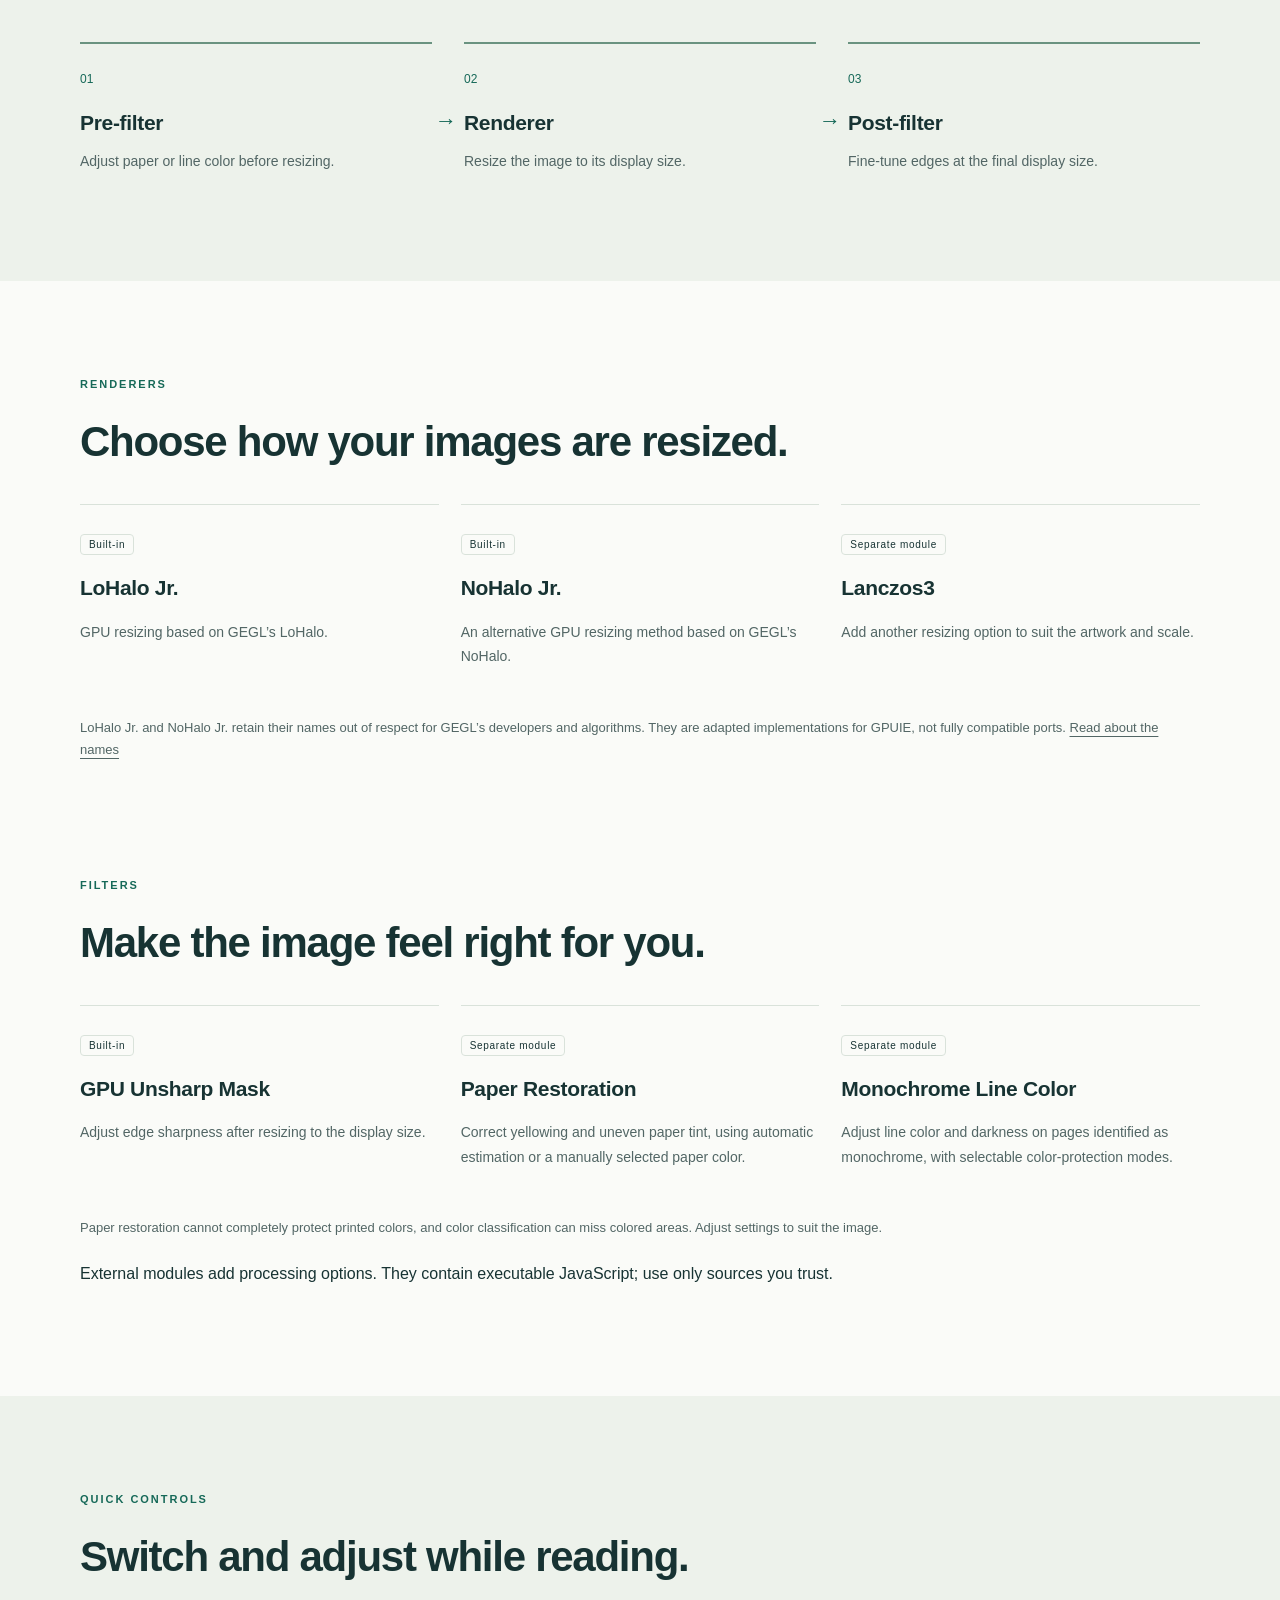
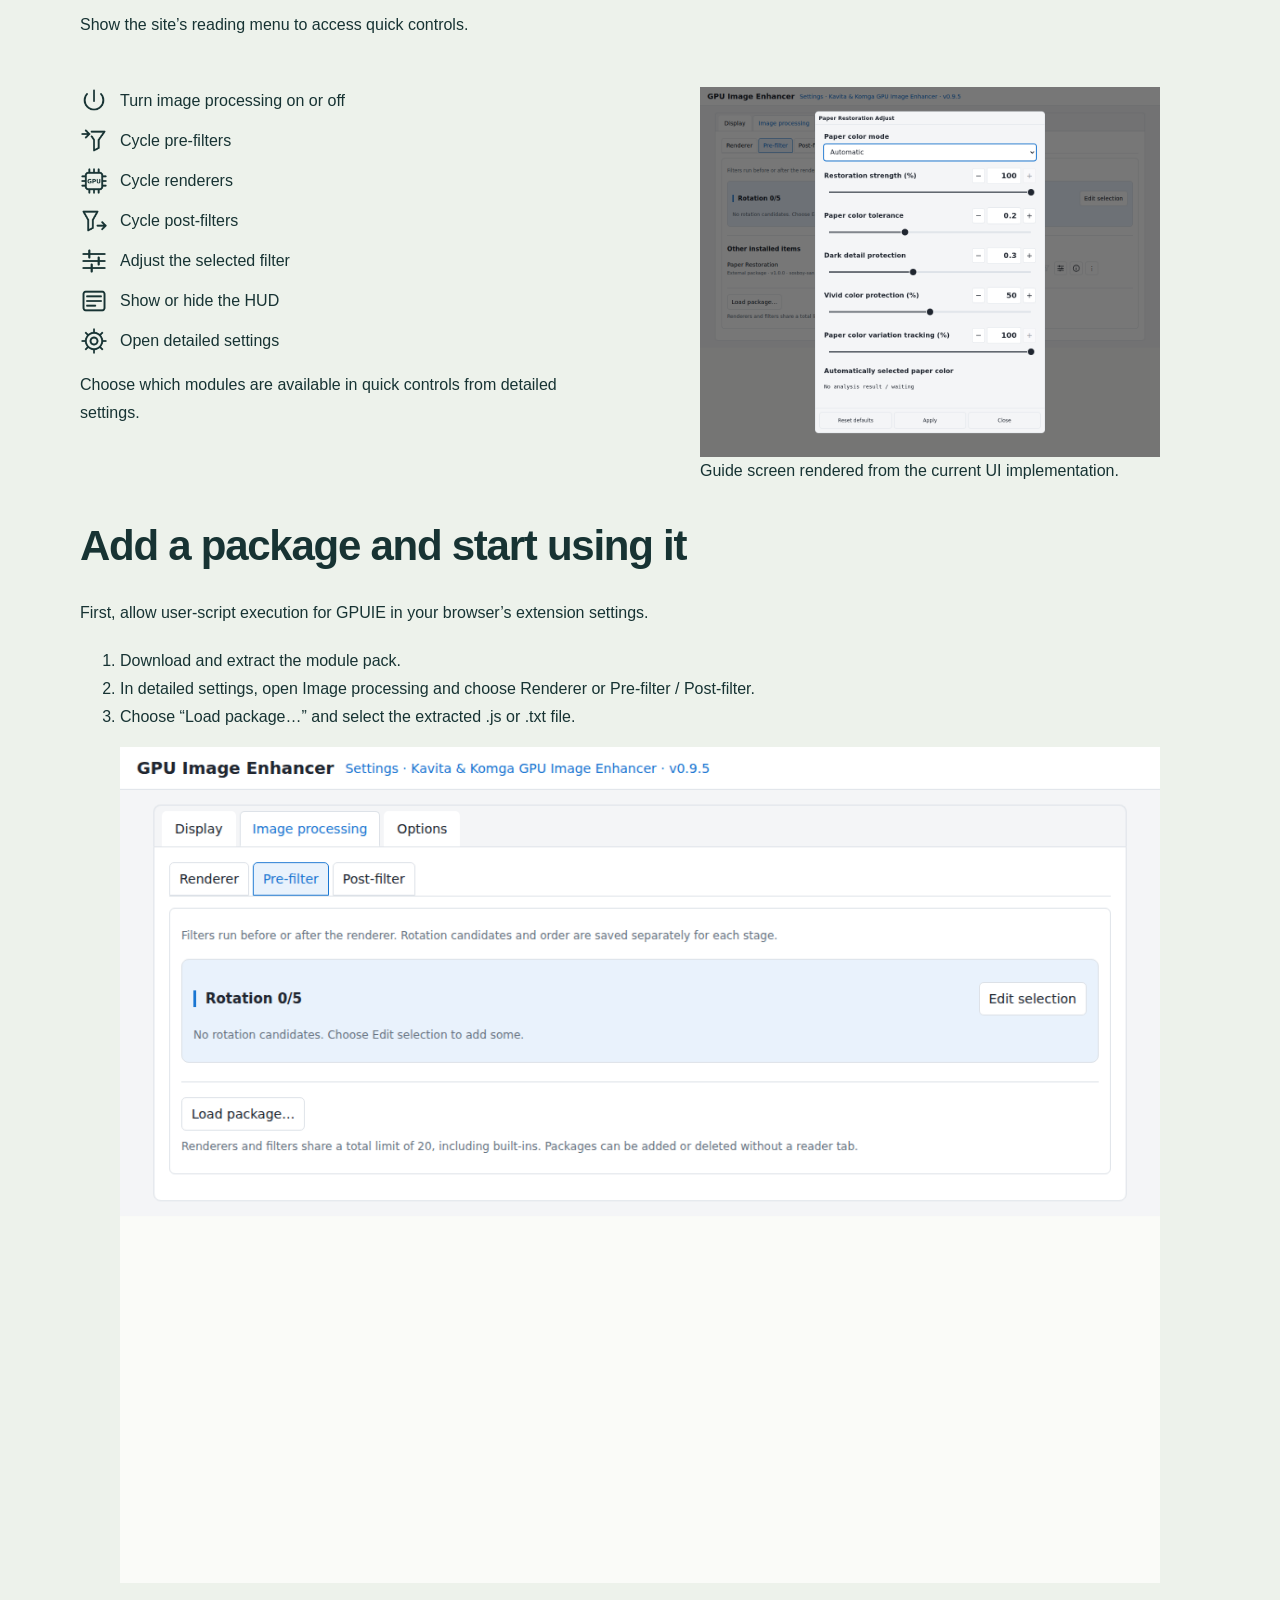
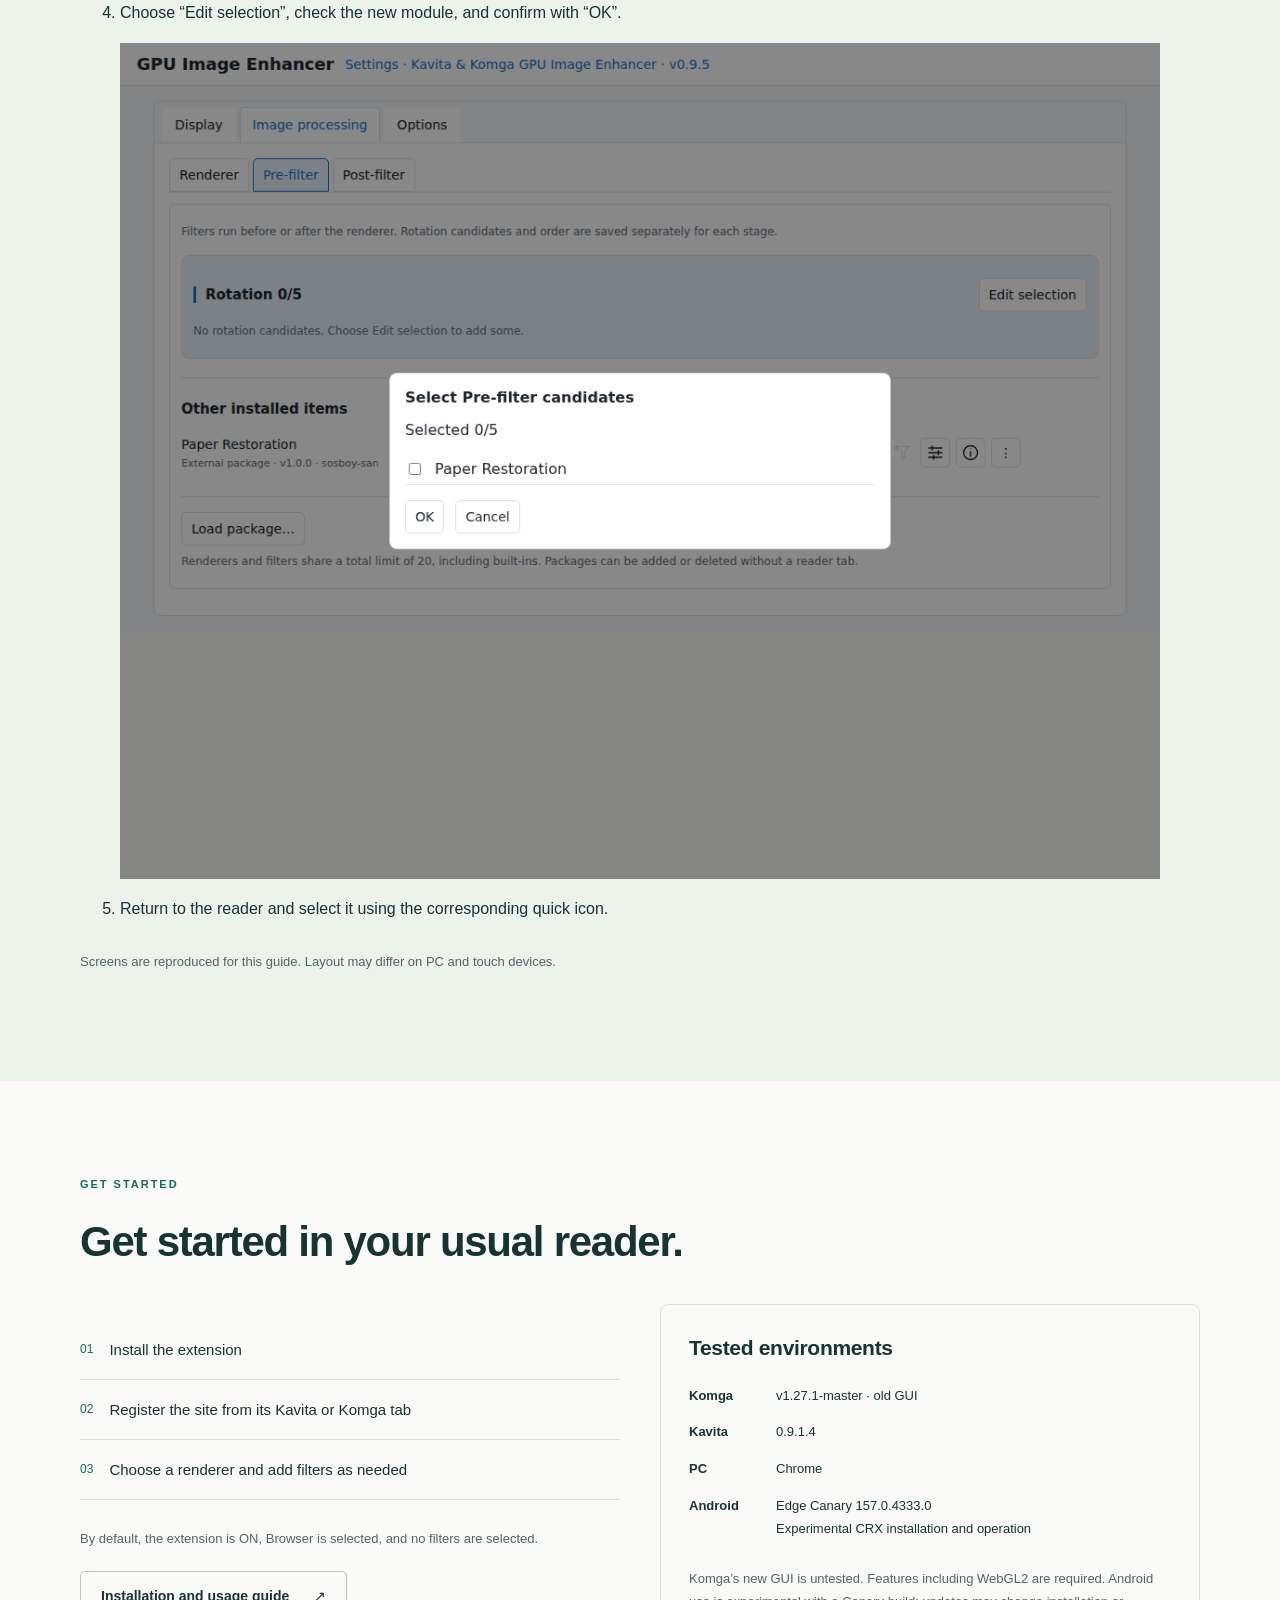
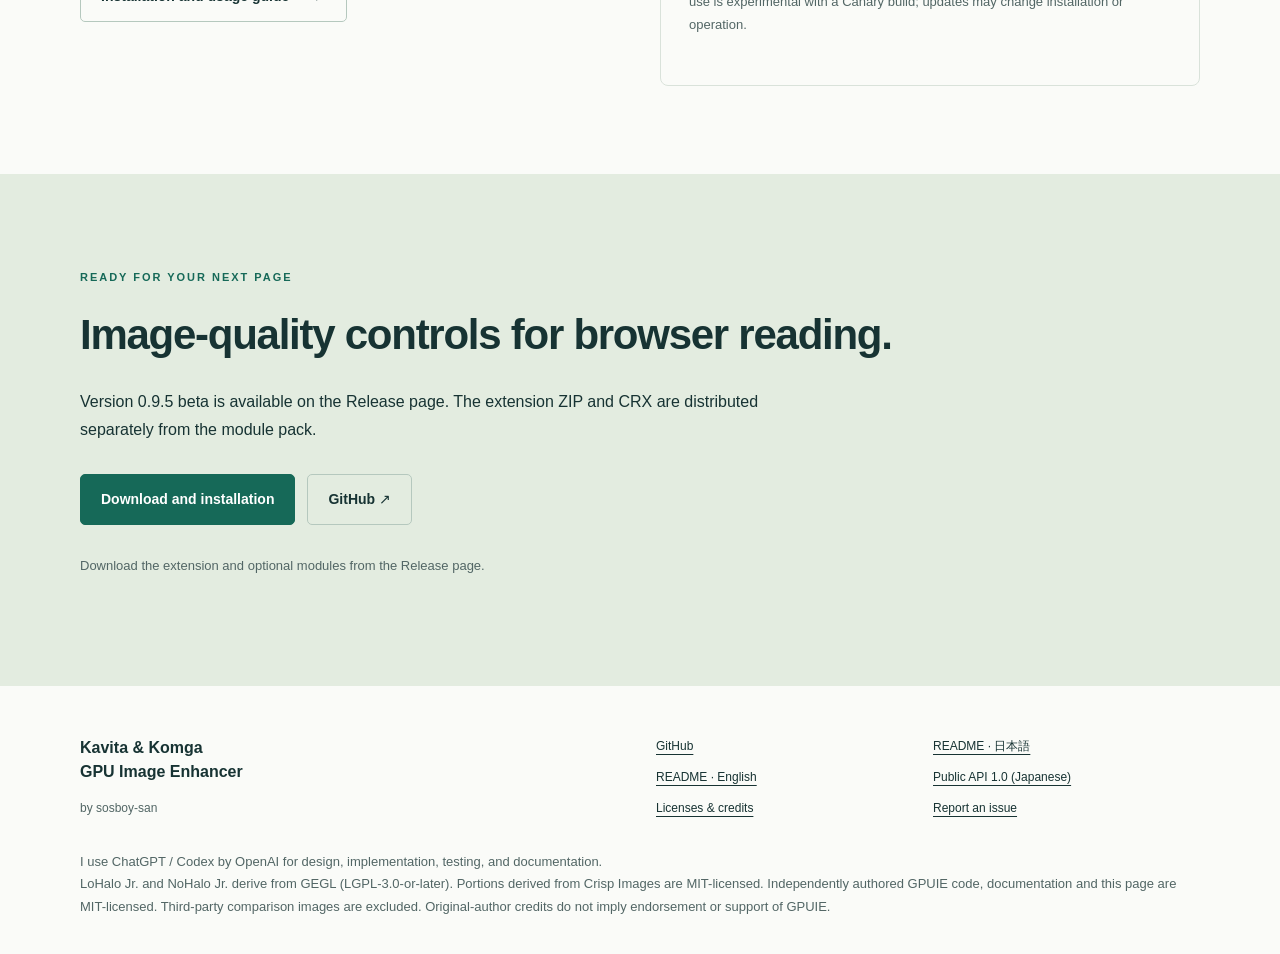
==== commit 95a30056: "Focus resizing introduction on GPUIE renderers" ====
--- a/site/index.html
+++ b/site/index.html
@@ -17,9 +17,9 @@
 <p class="comparison-meta"><span class="ja" lang="ja">Super Duck 第2号／Komga公式デモ。LoHalo Jr.、1500×2250 → 898×1347 px（約59.9％）。同じ位置の左ページを切り出しています。補正は自動モードです。</span><span class="en" lang="en">Super Duck #2 / official Komga demo. LoHalo Jr., 1500×2250 → 898×1347 px (about 59.9%). Matching left-page crops. Paper restoration uses automatic mode.</span></p><p class="error" hidden="" role="status"></p>
 </article><noscript><p><span class="ja" lang="ja">JavaScriptは無効です。説明と、設定済みの比較画像はそのまま確認できます。</span><span class="en" lang="en">JavaScript is disabled. Descriptions and configured comparison images remain available.</span></p></noscript></section>
 <section class="soft section" id="features"><div class="container"><span class="eyebrow">YOUR READING, YOUR CHOICE</span><h2 class="ja" lang="ja">三つの段階を、自由に組み合わせる。</h2><h2 class="en" lang="en">Three stages. Your combination.</h2><p class="section-description"><span class="ja" lang="ja">紙の色を整え、画面に合わせて拡大・縮小し、仕上げに輪郭を調整。サイト本来のレイアウトや読書操作をなるべく維持します。</span><span class="en" lang="en">Restore paper color, resize to your screen, then fine-tune edges. Keep the site’s layout and reading controls as much as possible.</span></p><ol class="pipeline"><li><span>01</span><h3><span class="ja" lang="ja">前フィルター</span><span class="en" lang="en">Pre-filter</span></h3><p><span class="ja" lang="ja">拡大・縮小の前に、紙色や線色を調整。</span><span class="en" lang="en">Adjust paper or line color before resizing.</span></p></li><li><span>02</span><h3><span class="ja" lang="ja">レンダラー</span><span class="en" lang="en">Renderer</span></h3><p><span class="ja" lang="ja">画像を表示サイズに合わせて拡大・縮小。</span><span class="en" lang="en">Resize the image to its display size.</span></p></li><li><span>03</span><h3><span class="ja" lang="ja">後フィルター</span><span class="en" lang="en">Post-filter</span></h3><p><span class="ja" lang="ja">表示サイズで輪郭などを仕上げる。</span><span class="en" lang="en">Fine-tune edges at the final display size.</span></p></li></ol></div></section>
-<section class="container section"><span class="eyebrow">RENDERERS</span><h2 class="ja" lang="ja">拡大・縮小にも、選択肢を。</h2><h2 class="en" lang="en">Choose how your images are resized.</h2><div class="grid four"><article class="card"><span class="tag"><span class="ja" lang="ja">組み込み</span><span class="en" lang="en">Built-in</span></span><h3>LoHalo Jr.</h3><p><span class="ja" lang="ja">GEGLのLoHaloを基にした、GPUによる拡大・縮小。</span><span class="en" lang="en">GPU resizing based on GEGL’s LoHalo.</span></p></article><article class="card"><span class="tag"><span class="ja" lang="ja">組み込み</span><span class="en" lang="en">Built-in</span></span><h3>NoHalo Jr.</h3><p><span class="ja" lang="ja">GEGLのNoHaloを基にした、もうひとつの拡大・縮小方式。</span><span class="en" lang="en">An alternative GPU resizing method based on GEGL’s NoHalo.</span></p></article><article class="card"><span class="tag"><span class="ja" lang="ja">別配布</span><span class="en" lang="en">Separate module</span></span><h3>Lanczos3</h3><p><span class="ja" lang="ja">作品や倍率に合わせて、拡大・縮小方式の選択肢を追加。</span><span class="en" lang="en">Add another resizing option to suit the artwork and scale.</span></p></article><article class="card"><span class="tag"><span class="ja" lang="ja">標準表示</span><span class="en" lang="en">Standard</span></span><h3>Browser</h3><p><span class="ja" lang="ja">ブラウザー標準の表示。比較の基準としても使えます。</span><span class="en" lang="en">Standard browser rendering, also useful as a comparison reference.</span></p></article></div><p class="note"><span class="ja" lang="ja">LoHalo Jr.・NoHalo Jr.は、GEGLの開発者とアルゴリズムへの敬意を込めた名称です。完全互換の移植ではなく、GPUIE向けに適応した実装です。</span><span class="en" lang="en">LoHalo Jr. and NoHalo Jr. retain their names out of respect for GEGL’s developers and algorithms. They are adapted implementations for GPUIE, not fully compatible ports.</span> <a class="readme-link" href="docs/README.ja.md"><span class="ja" lang="ja">名前の由来を読む</span><span class="en" lang="en">Read about the names</span></a></p></section>
+<section class="container section"><span class="eyebrow">RENDERERS</span><h2 class="ja" lang="ja">拡大・縮小にも、選択肢を。</h2><h2 class="en" lang="en">Choose how your images are resized.</h2><div class="grid three"><article class="card"><span class="tag"><span class="ja" lang="ja">組み込み</span><span class="en" lang="en">Built-in</span></span><h3>LoHalo Jr.</h3><p><span class="ja" lang="ja">GEGLのLoHaloを基にした、GPUによる拡大・縮小。</span><span class="en" lang="en">GPU resizing based on GEGL’s LoHalo.</span></p></article><article class="card"><span class="tag"><span class="ja" lang="ja">組み込み</span><span class="en" lang="en">Built-in</span></span><h3>NoHalo Jr.</h3><p><span class="ja" lang="ja">GEGLのNoHaloを基にした、もうひとつの拡大・縮小方式。</span><span class="en" lang="en">An alternative GPU resizing method based on GEGL’s NoHalo.</span></p></article><article class="card"><span class="tag"><span class="ja" lang="ja">別配布</span><span class="en" lang="en">Separate module</span></span><h3>Lanczos3</h3><p><span class="ja" lang="ja">作品や倍率に合わせて、拡大・縮小方式の選択肢を追加。</span><span class="en" lang="en">Add another resizing option to suit the artwork and scale.</span></p></article></div><p class="note"><span class="ja" lang="ja">LoHalo Jr.・NoHalo Jr.は、GEGLの開発者とアルゴリズムへの敬意を込めた名称です。完全互換の移植ではなく、GPUIE向けに適応した実装です。</span><span class="en" lang="en">LoHalo Jr. and NoHalo Jr. retain their names out of respect for GEGL’s developers and algorithms. They are adapted implementations for GPUIE, not fully compatible ports.</span> <a class="readme-link" href="https://github.com/sosboy-san/Kavita-Komga-GPU-Image-Enhancer/blob/main/README.ja.md"><span class="ja" lang="ja">名前の由来を読む</span><span class="en" lang="en">Read about the names</span></a></p></section>
 <section class="container section filters"><span class="eyebrow">FILTERS</span><h2 class="ja" lang="ja">好みに合わせて、見え方を整える。</h2><h2 class="en" lang="en">Make the image feel right for you.</h2><div class="grid three"><article class="card"><span class="tag"><span class="ja" lang="ja">組み込み</span><span class="en" lang="en">Built-in</span></span><h3>GPU Unsharp Mask</h3><p><span class="ja" lang="ja">表示サイズに合わせた後で、輪郭の強さを調整します。</span><span class="en" lang="en">Adjust edge sharpness after resizing to the display size.</span></p></article><article class="card"><span class="tag"><span class="ja" lang="ja">別配布</span><span class="en" lang="en">Separate module</span></span><h3>Paper Restoration</h3><p><span class="ja" lang="ja">古い漫画の紙の黄ばみや色むらを補正。紙色の自動推定と手動指定に対応します。</span><span class="en" lang="en">Correct yellowing and uneven paper tint, using automatic estimation or a manually selected paper color.</span></p></article><article class="card"><span class="tag"><span class="ja" lang="ja">別配布</span><span class="en" lang="en">Separate module</span></span><h3>Monochrome Line Color</h3><p><span class="ja" lang="ja">モノクロと判定したページの線色や濃さを調整。カラー保護の強さも選べます。</span><span class="en" lang="en">Adjust line color and darkness on pages identified as monochrome, with selectable color-protection modes.</span></p></article></div><p class="note"><span class="ja" lang="ja">紙地復元は印刷色を完全に保護するものではありません。カラー判定にも取りこぼしがあります。画像に合わせて設定を調整してください。</span><span class="en" lang="en">Paper restoration cannot completely protect printed colors, and color classification can miss colored areas. Adjust settings to suit the image.</span></p><p><span class="ja" lang="ja">外部モジュールで処理を追加できます。実行可能なJavaScriptのため、信頼できる配布元のものを使ってください。</span><span class="en" lang="en">External modules add processing options. They contain executable JavaScript; use only sources you trust.</span></p></section>
 <section class="soft section"><div class="container"><span class="eyebrow">QUICK CONTROLS</span><h2 class="ja" lang="ja">読書中に、その場で切り替える。</h2><h2 class="en" lang="en">Switch and adjust while reading.</h2><p><span class="ja" lang="ja">サイトの読書メニューを表示すると、クイックアイコンを使えます。</span><span class="en" lang="en">Show the site’s reading menu to access quick controls.</span></p><div class="grid two"><div><ul class="quick-guide-list"><li><img alt="" height="28" src="assets/quick-icons/power.png" width="28"/><span class="ja" lang="ja">本体のON／OFF</span><span class="en" lang="en">Turn image processing on or off</span></li><li><img alt="" height="28" src="assets/quick-icons/pre.png" width="28"/><span class="ja" lang="ja">前フィルターを切り替え</span><span class="en" lang="en">Cycle pre-filters</span></li><li><img alt="" height="28" src="assets/quick-icons/renderer.png" width="28"/><span class="ja" lang="ja">レンダラーを切り替え</span><span class="en" lang="en">Cycle renderers</span></li><li><img alt="" height="28" src="assets/quick-icons/post.png" width="28"/><span class="ja" lang="ja">後フィルターを切り替え</span><span class="en" lang="en">Cycle post-filters</span></li><li><img alt="" height="28" src="assets/quick-icons/adjust.png" width="28"/><span class="ja" lang="ja">選択中のフィルターを調整</span><span class="en" lang="en">Adjust the selected filter</span></li><li><img alt="" height="28" src="assets/quick-icons/hud.png" width="28"/><span class="ja" lang="ja">HUDの表示・非表示</span><span class="en" lang="en">Show or hide the HUD</span></li><li><img alt="" height="28" src="assets/quick-icons/settings.png" width="28"/><span class="ja" lang="ja">詳細設定を開く</span><span class="en" lang="en">Open detailed settings</span></li></ul><p><span class="ja" lang="ja">切り替える候補は詳細設定で選べます。</span><span class="en" lang="en">Choose which modules are available in quick controls from detailed settings.</span></p></div><figure><img alt="紙地復元の調整画面" class="ja" lang="ja" loading="lazy" src="assets/guide/filter-adjust-ja.png"/><img alt="Paper Restoration adjustment screen" class="en" lang="en" loading="lazy" src="assets/guide/filter-adjust-en.png"/><figcaption><span class="ja" lang="ja">現在のUI実装による説明用の再現画面。</span><span class="en" lang="en">Guide screen rendered from the current UI implementation.</span></figcaption></figure></div><h2 class="ja" lang="ja">パッケージを追加して使う</h2><h2 class="en" lang="en">Add a package and start using it</h2><p><span class="ja" lang="ja">初回はブラウザーの拡張機能設定で、GPUIEのユーザースクリプト実行を許可してください。</span><span class="en" lang="en">First, allow user-script execution for GPUIE in your browser’s extension settings.</span></p><ol><li><span class="ja" lang="ja">モジュールパックをダウンロードして展開します。</span><span class="en" lang="en">Download and extract the module pack.</span></li><li><span class="ja" lang="ja">詳細設定の「画像処理」で、レンダラーまたは前後のフィルターを開きます。</span><span class="en" lang="en">In detailed settings, open Image processing and choose Renderer or Pre-filter / Post-filter.</span></li><li><span class="ja" lang="ja">「パッケージ読み込み…」で、展開した .js／.txt ファイルを選びます。</span><span class="en" lang="en">Choose “Load package…” and select the extracted .js or .txt file.</span></li></ol><figure><img alt="前フィルターのパッケージ読み込み" class="ja" lang="ja" loading="lazy" src="assets/guide/package-filter-ja.png"/><img alt="Loading a pre-filter package" class="en" lang="en" loading="lazy" src="assets/guide/package-filter-en.png"/></figure><ol start="4"><li><span class="ja" lang="ja">「選択編集」で追加したモジュールにチェックを入れ、「OK」。</span><span class="en" lang="en">Choose “Edit selection”, check the new module, and confirm with “OK”.</span></li></ol><figure><img alt="紙地復元を切り替え候補に追加" class="ja" lang="ja" loading="lazy" src="assets/guide/package-select-ja.png"/><img alt="Adding Paper Restoration to quick controls" class="en" lang="en" loading="lazy" src="assets/guide/package-select-en.png"/></figure><ol start="5"><li><span class="ja" lang="ja">読書画面へ戻り、クイックアイコンから選んで使います。</span><span class="en" lang="en">Return to the reader and select it using the corresponding quick icon.</span></li></ol><p class="note"><span class="ja" lang="ja">画面は説明用の再現です。PC・タッチ端末で配置が異なる場合があります。</span><span class="en" lang="en">Screens are reproduced for this guide. Layout may differ on PC and touch devices.</span></p></div></section>
-<section class="container section" id="start"><span class="eyebrow">GET STARTED</span><h2 class="ja" lang="ja">いつものリーダーで、使い始める。</h2><h2 class="en" lang="en">Get started in your usual reader.</h2><div class="grid two"><div><ol class="steps"><li><span class="ja" lang="ja">拡張機能を導入する</span><span class="en" lang="en">Install the extension</span></li><li><span class="ja" lang="ja">Kavita・Komgaのタブからサイトを登録する</span><span class="en" lang="en">Register the site from its Kavita or Komga tab</span></li><li><span class="ja" lang="ja">レンダラーを選び、必要なフィルターを追加する</span><span class="en" lang="en">Choose a renderer and add filters as needed</span></li></ol><p class="note"><span class="ja" lang="ja">初期状態は本体ON、Browser選択、フィルター未選択です。</span><span class="en" lang="en">By default, the extension is ON, Browser is selected, and no filters are selected.</span></p><a class="button readme-link" href="docs/README.ja.md"><span class="ja" lang="ja">詳しい導入・操作ガイド</span><span class="en" lang="en">Installation and usage guide</span> ↗</a></div><div class="environment"><h3><span class="ja" lang="ja">動作確認環境</span><span class="en" lang="en">Tested environments</span></h3><dl><div><dt>Komga</dt><dd>v1.27.1-master · <span class="ja" lang="ja">旧GUI</span><span class="en" lang="en">old GUI</span></dd></div><div><dt>Kavita</dt><dd>0.9.1.4</dd></div><div><dt>PC</dt><dd>Chrome</dd></div><div><dt>Android</dt><dd>Edge Canary 157.0.4333.0<br/><span class="ja" lang="ja">試験的なCRX導入・動作確認</span><span class="en" lang="en">Experimental CRX installation and operation</span></dd></div></dl><p class="note"><span class="ja" lang="ja">Komgaの新GUIは未検証です。WebGL2などの対応機能が必要です。AndroidはCanary版での試験的な利用で、更新によって導入方法や動作が変わる場合があります。</span><span class="en" lang="en">Komga’s new GUI is untested. Features including WebGL2 are required. Android use is experimental with a Canary build; updates may change installation or operation.</span></p></div></div></section>
+<section class="container section" id="start"><span class="eyebrow">GET STARTED</span><h2 class="ja" lang="ja">いつものリーダーで、使い始める。</h2><h2 class="en" lang="en">Get started in your usual reader.</h2><div class="grid two"><div><ol class="steps"><li><span class="ja" lang="ja">拡張機能を導入する</span><span class="en" lang="en">Install the extension</span></li><li><span class="ja" lang="ja">Kavita・Komgaのタブからサイトを登録する</span><span class="en" lang="en">Register the site from its Kavita or Komga tab</span></li><li><span class="ja" lang="ja">レンダラーを選び、必要なフィルターを追加する</span><span class="en" lang="en">Choose a renderer and add filters as needed</span></li></ol><p class="note"><span class="ja" lang="ja">初期状態は本体ON、Browser選択、フィルター未選択です。</span><span class="en" lang="en">By default, the extension is ON, Browser is selected, and no filters are selected.</span></p><a class="button readme-link" href="https://github.com/sosboy-san/Kavita-Komga-GPU-Image-Enhancer/blob/main/README.ja.md"><span class="ja" lang="ja">詳しい導入・操作ガイド</span><span class="en" lang="en">Installation and usage guide</span> ↗</a></div><div class="environment"><h3><span class="ja" lang="ja">動作確認環境</span><span class="en" lang="en">Tested environments</span></h3><dl><div><dt>Komga</dt><dd>v1.27.1-master · <span class="ja" lang="ja">旧GUI</span><span class="en" lang="en">old GUI</span></dd></div><div><dt>Kavita</dt><dd>0.9.1.4</dd></div><div><dt>PC</dt><dd>Chrome</dd></div><div><dt>Android</dt><dd>Edge Canary 157.0.4333.0<br/><span class="ja" lang="ja">試験的なCRX導入・動作確認</span><span class="en" lang="en">Experimental CRX installation and operation</span></dd></div></dl><p class="note"><span class="ja" lang="ja">Komgaの新GUIは未検証です。WebGL2などの対応機能が必要です。AndroidはCanary版での試験的な利用で、更新によって導入方法や動作が変わる場合があります。</span><span class="en" lang="en">Komga’s new GUI is untested. Features including WebGL2 are required. Android use is experimental with a Canary build; updates may change installation or operation.</span></p></div></div></section>
 <section class="download section" id="download"><div class="container"><span class="eyebrow">READY FOR YOUR NEXT PAGE</span><h2 class="ja" lang="ja">ブラウザーの読書に、画質調整を。</h2><h2 class="en" lang="en">Image-quality controls for browser reading.</h2><p><span class="ja" lang="ja">0.9.5 βはReleaseページからダウンロードできます。本体ZIP・CRXと、追加モジュールパックを別配布しています。</span><span class="en" lang="en">Version 0.9.5 beta is available on the Release page. The extension ZIP and CRX are distributed separately from the module pack.</span></p><div class="actions"><a class="button primary" href="https://github.com/sosboy-san/Kavita-Komga-GPU-Image-Enhancer/releases/tag/v0.9.5-beta"><span class="ja" lang="ja">ダウンロードとインストール</span><span class="en" lang="en">Download and installation</span></a><a class="button" href="https://github.com/sosboy-san/Kavita-Komga-GPU-Image-Enhancer">GitHub ↗</a></div><p class="note"><span class="ja" lang="ja">本体と追加モジュールはReleaseページから入手できます。</span><span class="en" lang="en">Download the extension and optional modules from the Release page.</span></p></div></section></main>
-<footer class="container"><div class="footer-brand"><strong>Kavita &amp; Komga<br/>GPU Image Enhancer</strong><span>by sosboy-san</span></div><nav aria-label="Resources"><a href="https://github.com/sosboy-san/Kavita-Komga-GPU-Image-Enhancer">GitHub</a><a href="docs/README.ja.md">README · 日本語</a><a href="docs/README.en.md">README · English</a><a href="docs/GPU-Module-API-Spec-ja-1.0.md"><span class="ja" lang="ja">公開API 1.0（日本語）</span><span class="en" lang="en">Public API 1.0 (Japanese)</span></a><a href="LICENSE.md"><span class="ja" lang="ja">ライセンス・クレジット</span><span class="en" lang="en">Licenses &amp; credits</span></a><a href="https://github.com/sosboy-san/Kavita-Komga-GPU-Image-Enhancer/issues"><span class="ja" lang="ja">不具合報告</span><span class="en" lang="en">Report an issue</span></a></nav><p class="note" id="credits"><span class="ja" lang="ja">本プロジェクトの設計、実装、テスト、ドキュメント作成には、OpenAIのChatGPT / Codexを活用しています。</span><span class="en" lang="en">I use ChatGPT / Codex by OpenAI for design, implementation, testing, and documentation.</span><br/><span class="ja" lang="ja">LoHalo Jr.・NoHalo Jr.はGEGL由来（LGPL-3.0-or-later）。Crisp Images由来部分はMITです。GPUIEの独立した自作コード・文書・紹介ページはMITです。比較用の第三者画像は対象外です。原作者表記はGPUIEへの推奨・サポートを示しません。</span><span class="en" lang="en">LoHalo Jr. and NoHalo Jr. derive from GEGL (LGPL-3.0-or-later). Portions derived from Crisp Images are MIT-licensed. Independently authored GPUIE code, documentation and this page are MIT-licensed. Third-party comparison images are excluded. Original-author credits do not imply endorsement or support of GPUIE.</span></p><noscript><p>日本語表示です。英語の説明は <a href="docs/README.en.md">English README</a> を参照してください。</p></noscript></footer></body></html>+<footer class="container"><div class="footer-brand"><strong>Kavita &amp; Komga<br/>GPU Image Enhancer</strong><span>by sosboy-san</span></div><nav aria-label="Resources"><a href="https://github.com/sosboy-san/Kavita-Komga-GPU-Image-Enhancer">GitHub</a><a href="https://github.com/sosboy-san/Kavita-Komga-GPU-Image-Enhancer/blob/main/README.ja.md">README · 日本語</a><a href="https://github.com/sosboy-san/Kavita-Komga-GPU-Image-Enhancer/blob/main/README.en.md">README · English</a><a href="https://github.com/sosboy-san/Kavita-Komga-GPU-Image-Enhancer/blob/main/GPU-Module-API-Spec-ja-1.0.md"><span class="ja" lang="ja">公開API 1.0（日本語）</span><span class="en" lang="en">Public API 1.0 (Japanese)</span></a><a href="https://github.com/sosboy-san/Kavita-Komga-GPU-Image-Enhancer/blob/main/LICENSE.md"><span class="ja" lang="ja">ライセンス・クレジット</span><span class="en" lang="en">Licenses &amp; credits</span></a><a href="https://github.com/sosboy-san/Kavita-Komga-GPU-Image-Enhancer/issues"><span class="ja" lang="ja">不具合報告</span><span class="en" lang="en">Report an issue</span></a></nav><p class="note" id="credits"><span class="ja" lang="ja">本プロジェクトの設計、実装、テスト、ドキュメント作成には、OpenAIのChatGPT / Codexを活用しています。</span><span class="en" lang="en">I use ChatGPT / Codex by OpenAI for design, implementation, testing, and documentation.</span><br/><span class="ja" lang="ja">LoHalo Jr.・NoHalo Jr.はGEGL由来（LGPL-3.0-or-later）。Crisp Images由来部分はMITです。GPUIEの独立した自作コード・文書・紹介ページはMITです。比較用の第三者画像は対象外です。原作者表記はGPUIEへの推奨・サポートを示しません。</span><span class="en" lang="en">LoHalo Jr. and NoHalo Jr. derive from GEGL (LGPL-3.0-or-later). Portions derived from Crisp Images are MIT-licensed. Independently authored GPUIE code, documentation and this page are MIT-licensed. Third-party comparison images are excluded. Original-author credits do not imply endorsement or support of GPUIE.</span></p><noscript><p>日本語表示です。英語の説明は <a href="https://github.com/sosboy-san/Kavita-Komga-GPU-Image-Enhancer/blob/main/README.en.md">English README</a> を参照してください。</p></noscript></footer></body></html>
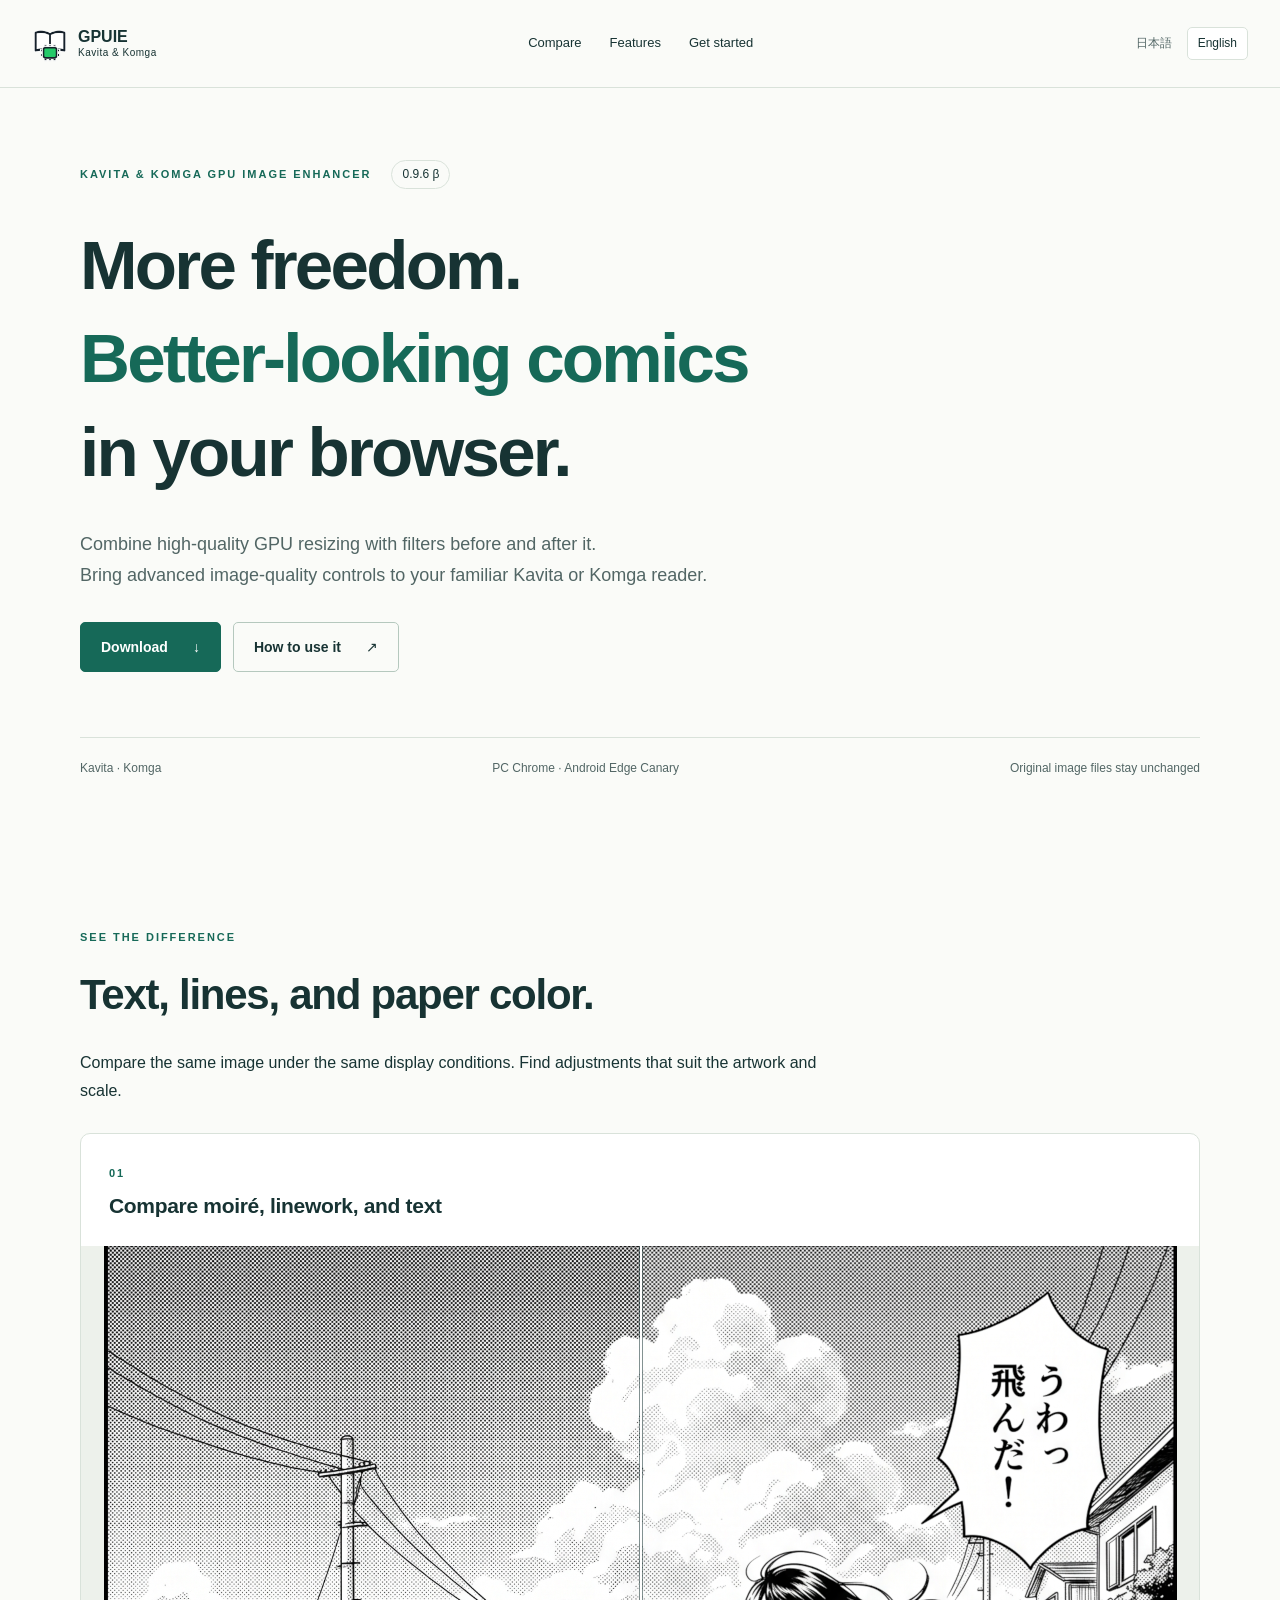
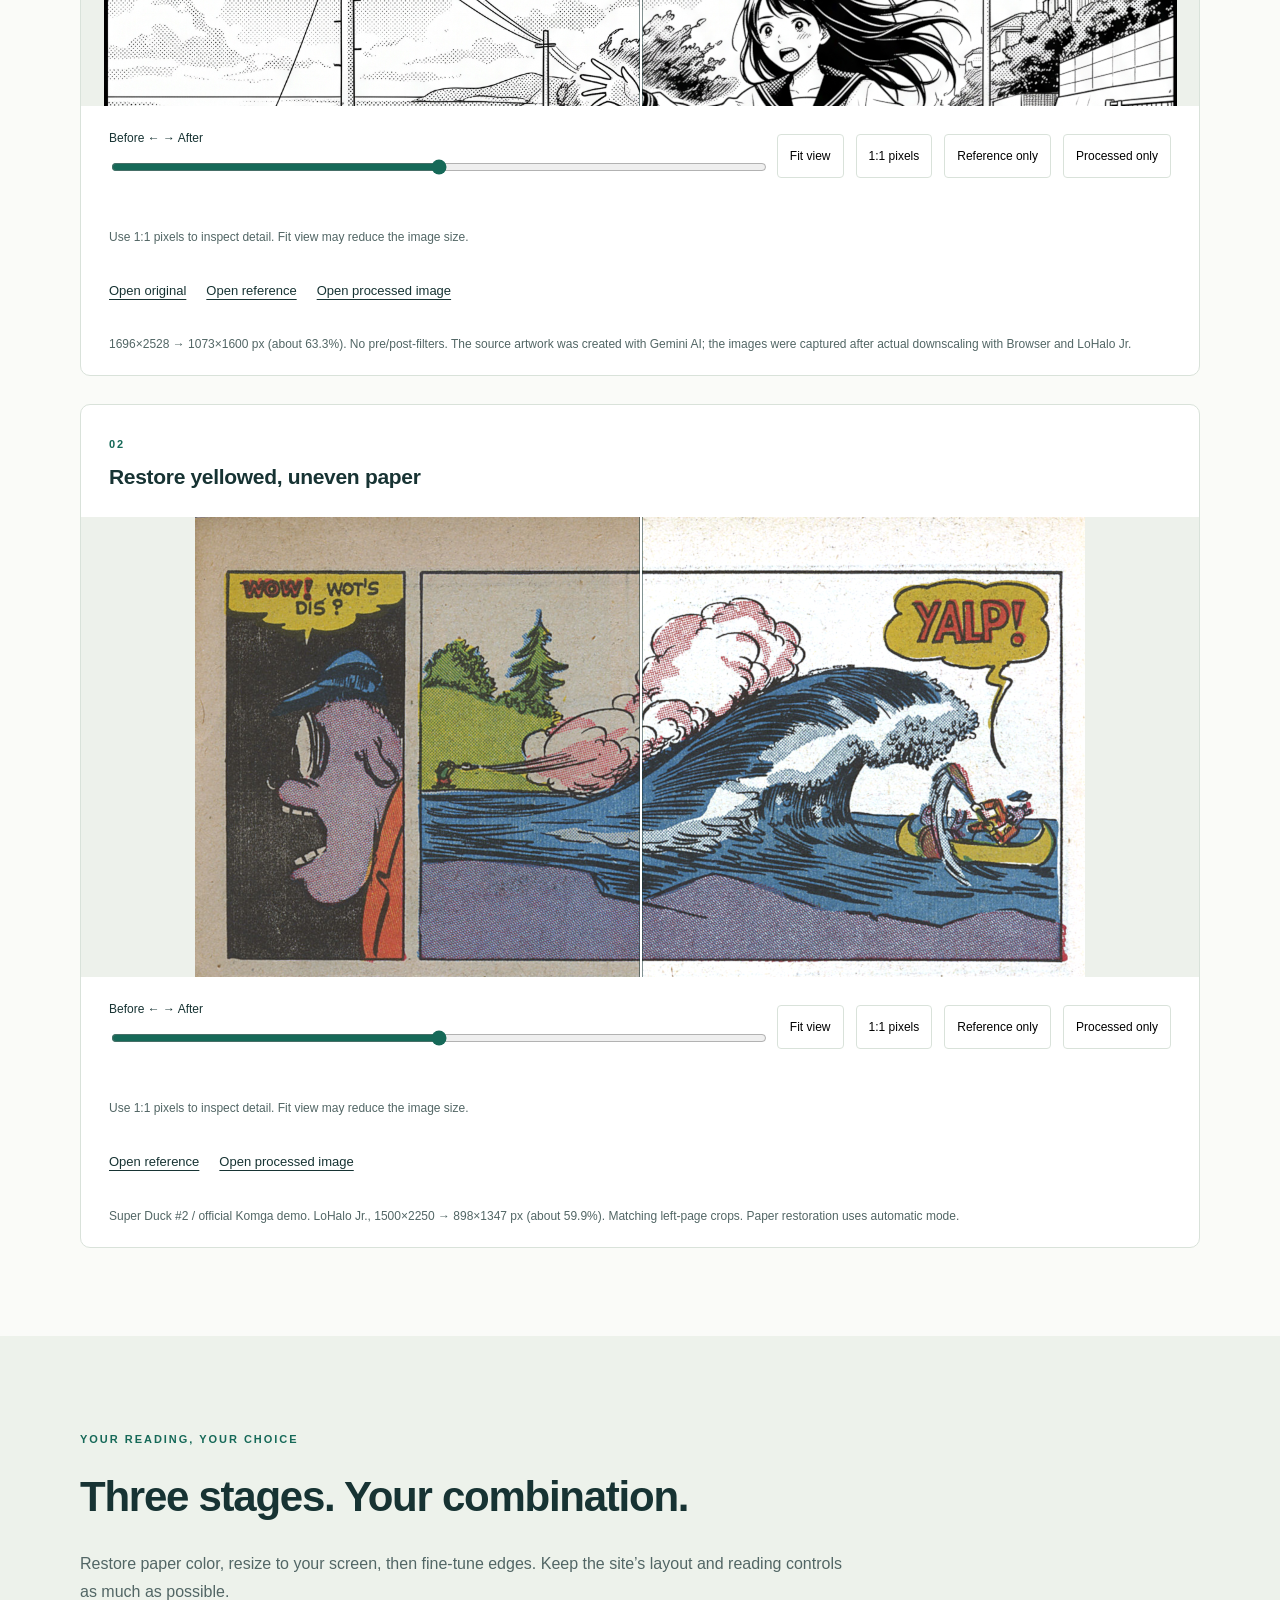
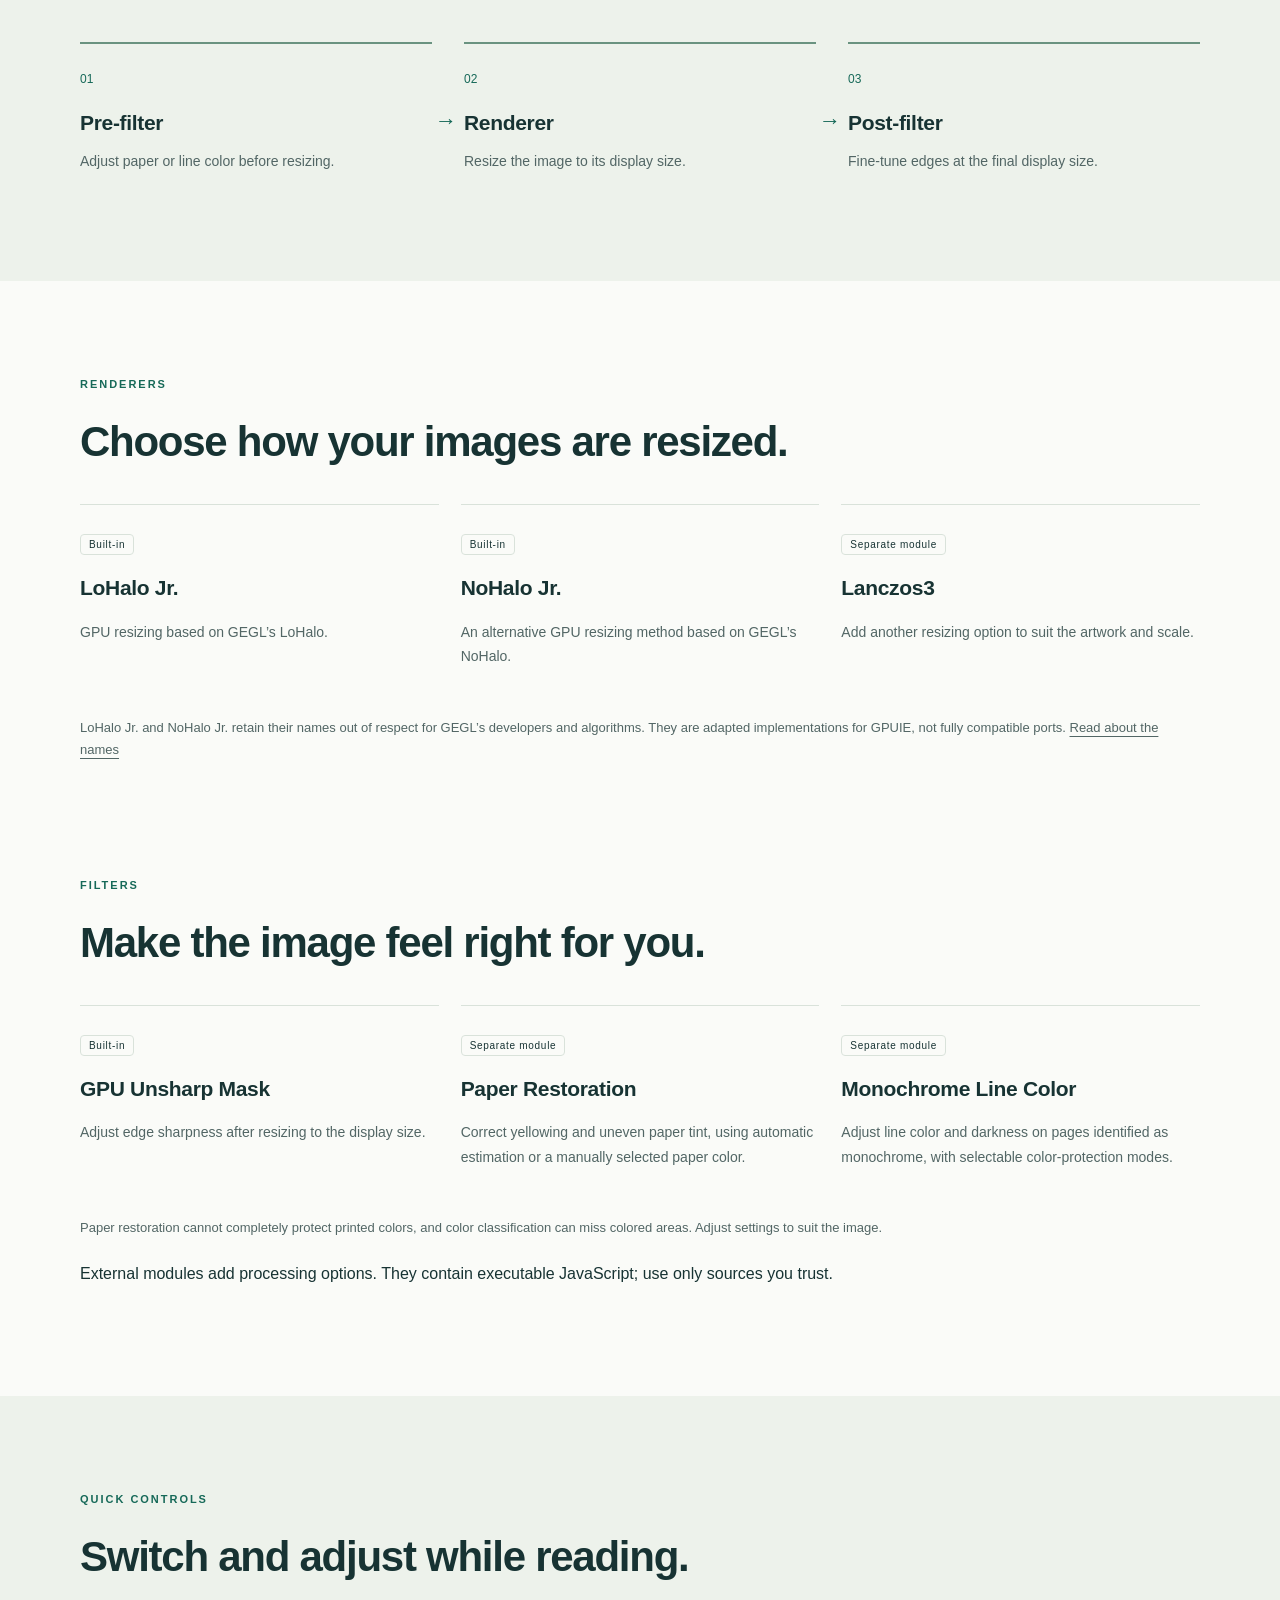
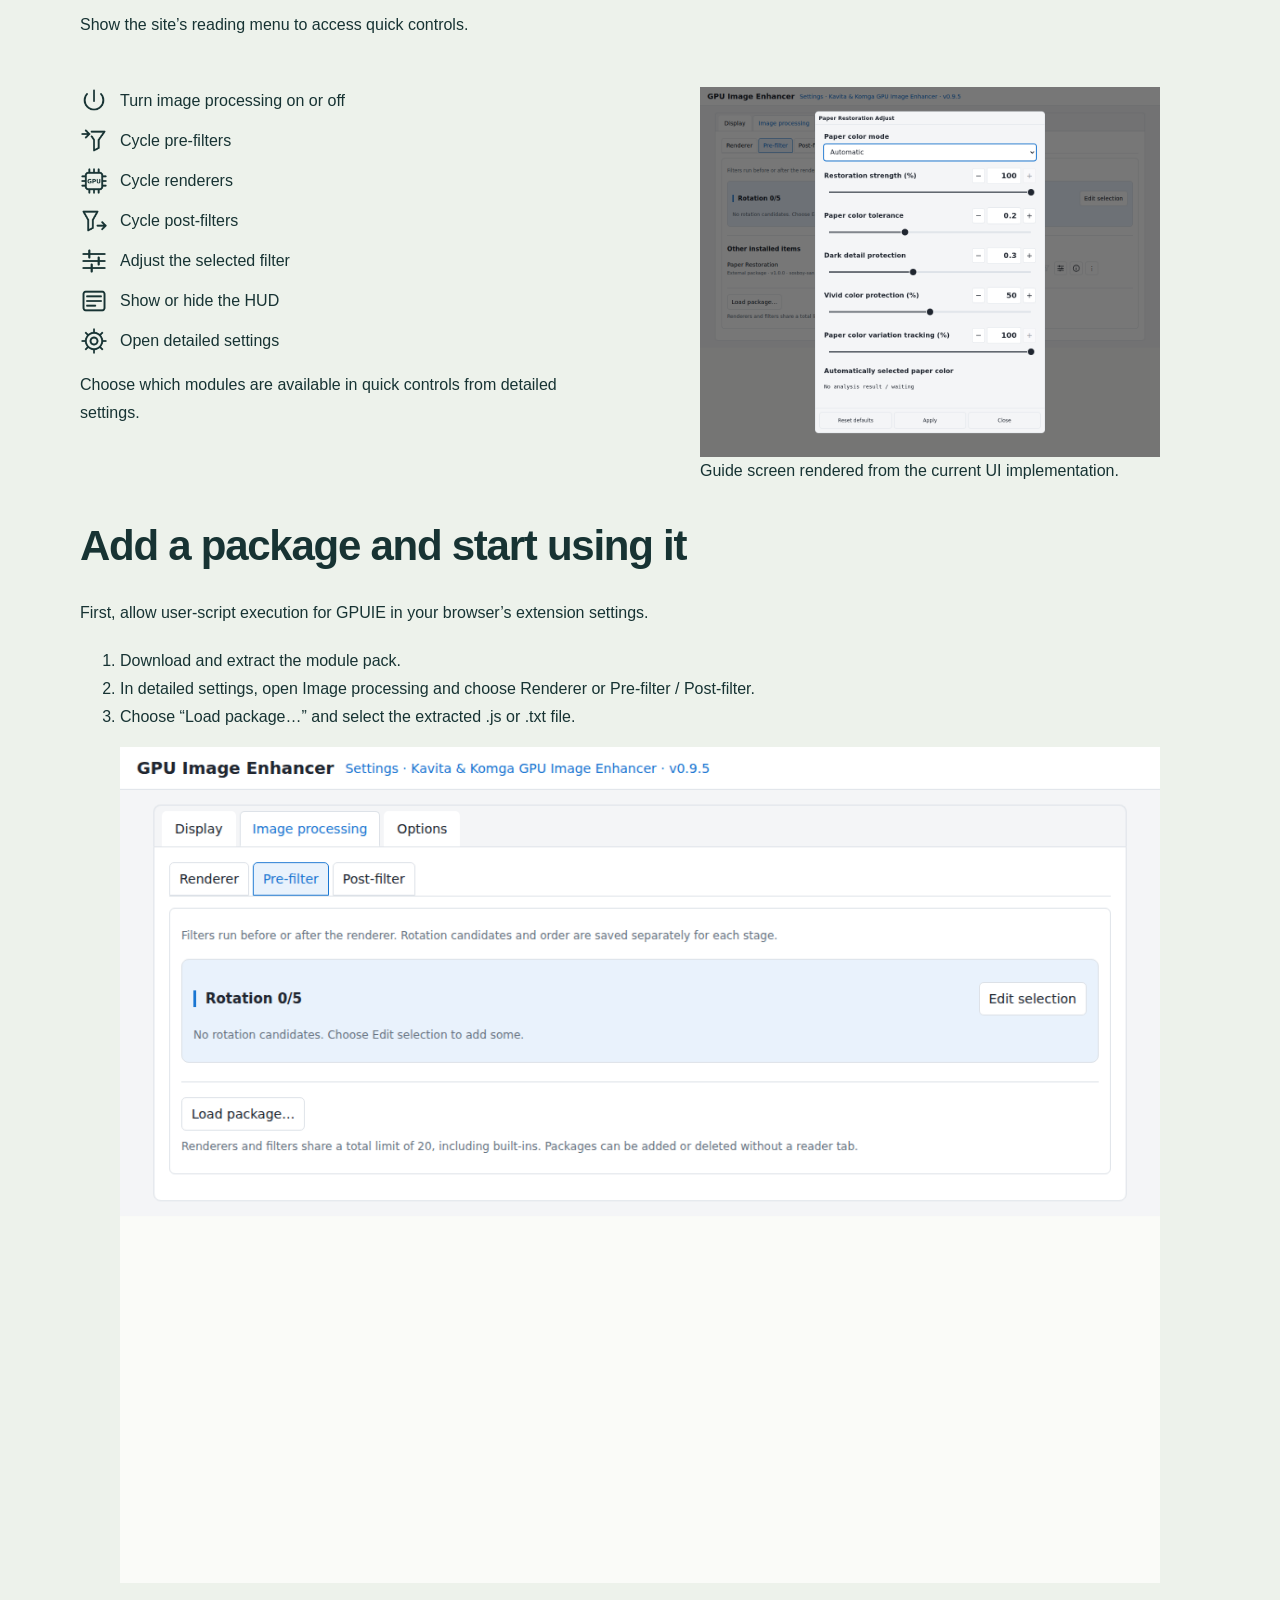
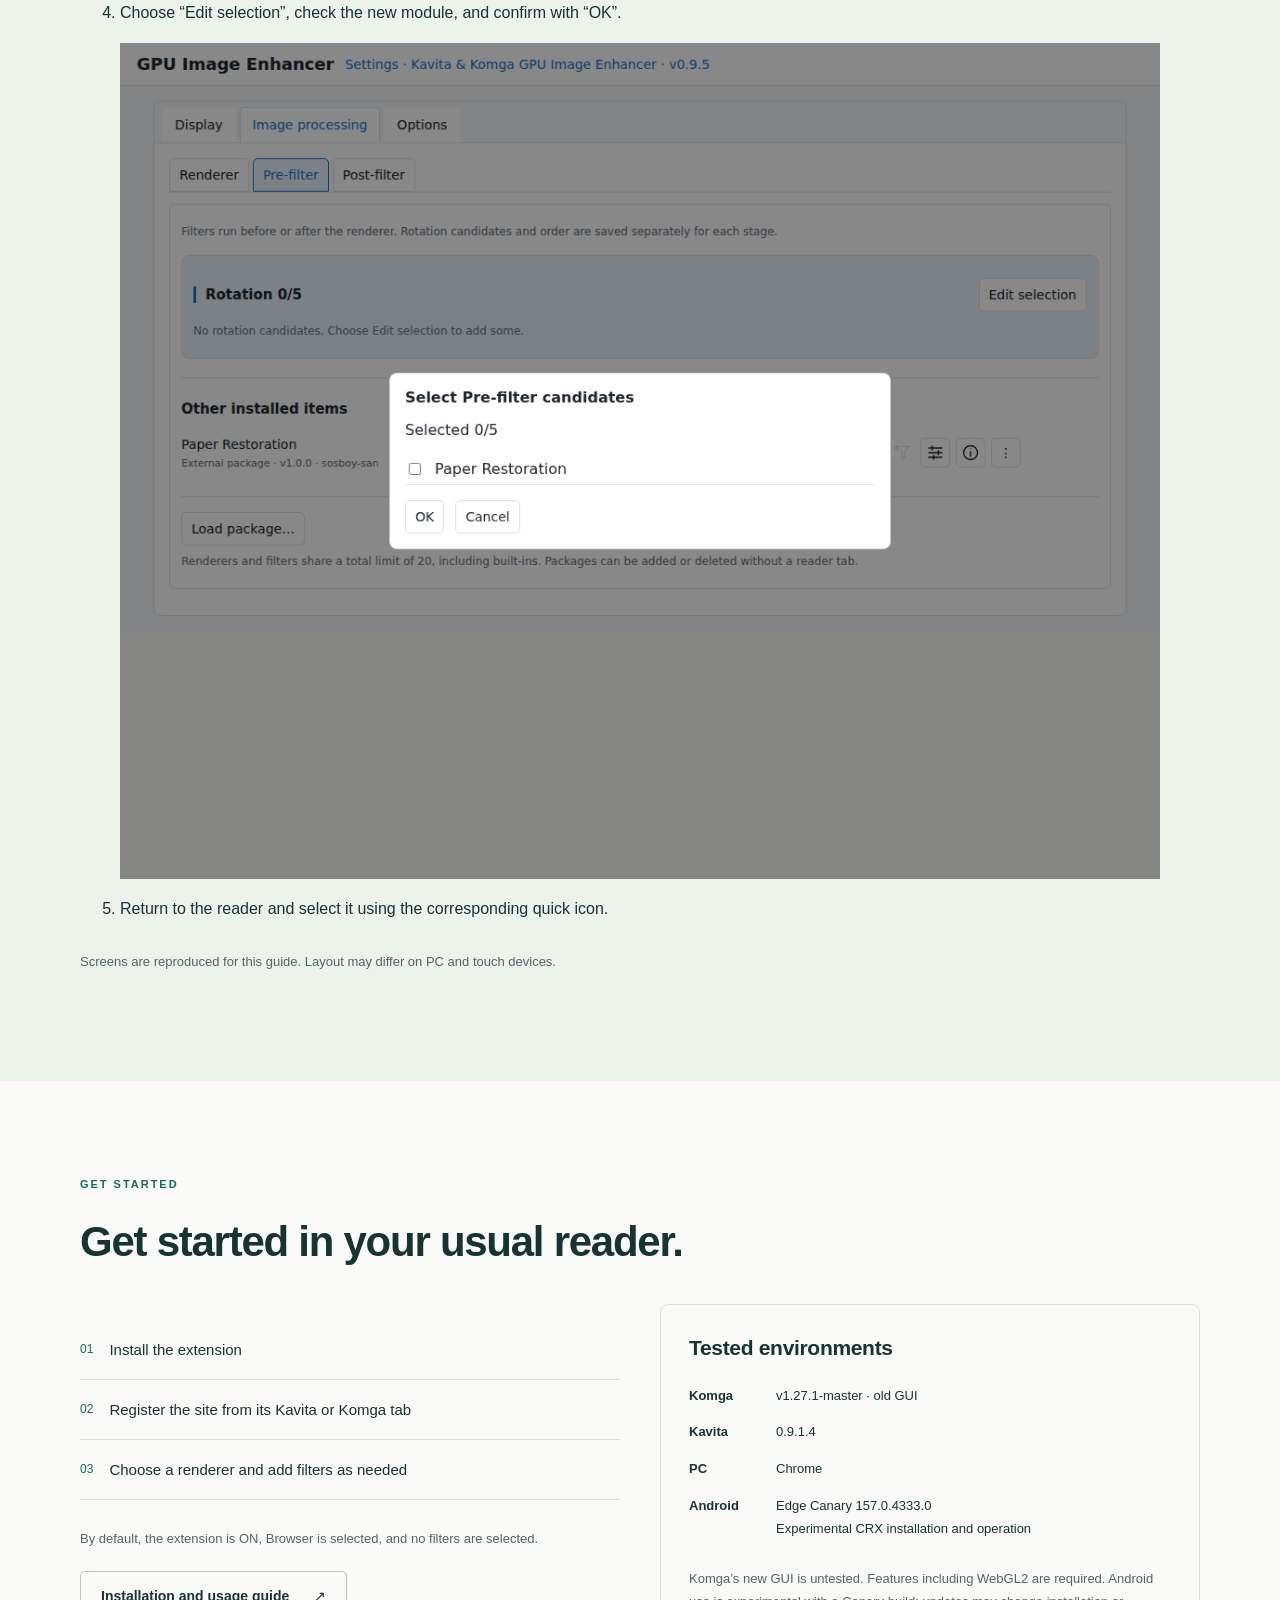
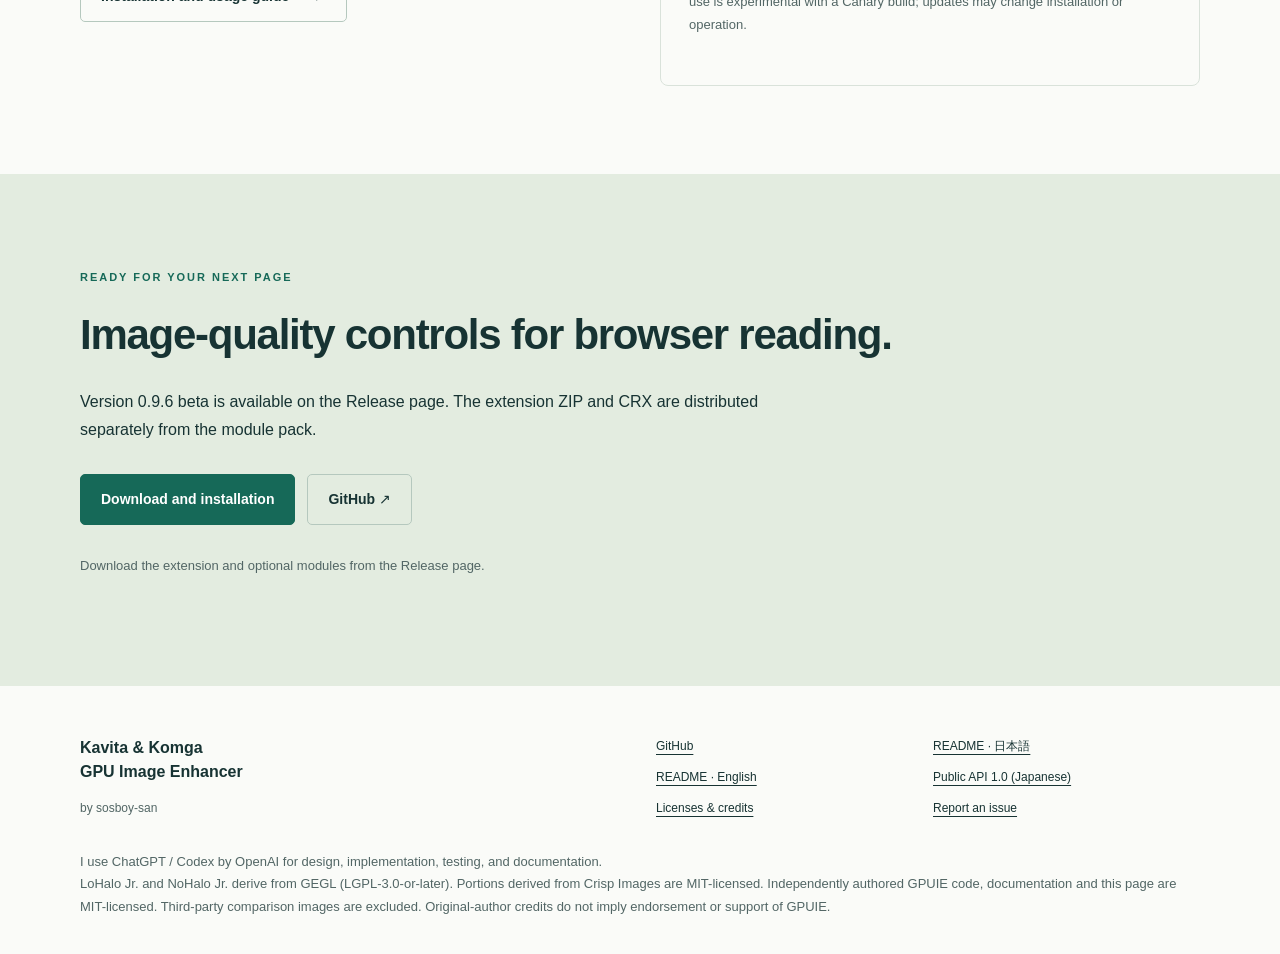
==== commit d3ef038e: "docs: prepare bilingual GPUIE 0.9.6 beta release and record recovery validation" ====
--- a/site/index.html
+++ b/site/index.html
@@ -2,7 +2,7 @@
 
 <html data-language="ja" lang="ja"><head><meta charset="utf-8"/><meta content="width=device-width,initial-scale=1" name="viewport"/><meta content="Kavita &amp; Komga GPU Image Enhancer — GPUによる拡大・縮小と前後のフィルターで、ブラウザーの漫画表示をもっと自由に。" name="description"/><title>Kavita &amp; Komga GPU Image Enhancer</title><link href="assets/icon.png" rel="icon"/><link href="styles.css" rel="stylesheet"/><script defer="" src="script.js"></script></head><body>
 <a class="skip" href="#main"><span class="ja" lang="ja">本文へ</span><span class="en" lang="en">Skip to content</span></a><header class="site-header"><a class="brand" href="#"><img alt="" height="36" src="assets/icon.png" width="36"/><span>GPUIE<small>Kavita &amp; Komga</small></span></a><nav aria-label="Navigation"><a href="#comparison"><span class="ja" lang="ja">画質比較</span><span class="en" lang="en">Compare</span></a><a href="#features"><span class="ja" lang="ja">できること</span><span class="en" lang="en">Features</span></a><a href="#start"><span class="ja" lang="ja">使い始める</span><span class="en" lang="en">Get started</span></a></nav><div aria-label="Language" class="languages"><button aria-pressed="true" data-lang="ja" type="button">日本語</button><button aria-pressed="false" data-lang="en" type="button">English</button></div></header>
-<main id="main"><section class="hero container"><div class="hero-top"><span class="eyebrow">KAVITA &amp; KOMGA GPU IMAGE ENHANCER</span><span class="beta">0.9.5 β</span></div><h1><span class="ja" lang="ja">ブラウザーの漫画表示を、<br/>もっと自由に。<br/><em>もっと美しく。</em></span><span class="en" lang="en">More freedom.<br/><em>Better-looking comics</em><br/>in your browser.</span></h1><p class="lead"><span class="ja" lang="ja">GPUによる高品質な拡大・縮小に、前後のフィルターを組み合わせる。<br/>いつものKavita・Komgaで、専用コミックビューアのような本格的な画質調整を。</span><span class="en" lang="en">Combine high-quality GPU resizing with filters before and after it.<br/>Bring advanced image-quality controls to your familiar Kavita or Komga reader.</span></p><div class="actions"><a class="button primary" href="#download"><span class="ja" lang="ja">ダウンロード</span><span class="en" lang="en">Download</span> <span aria-hidden="true">↓</span></a><a class="button" href="#start"><span class="ja" lang="ja">使い方を見る</span><span class="en" lang="en">How to use it</span> <span aria-hidden="true">↗</span></a></div><div class="hero-bottom"><span>Kavita · Komga</span><span>PC Chrome · Android Edge Canary</span><span><span class="ja" lang="ja">元画像ファイルは変更しません</span><span class="en" lang="en">Original image files stay unchanged</span></span></div></section>
+<main id="main"><section class="hero container"><div class="hero-top"><span class="eyebrow">KAVITA &amp; KOMGA GPU IMAGE ENHANCER</span><span class="beta">0.9.6 β</span></div><h1><span class="ja" lang="ja">ブラウザーの漫画表示を、<br/>もっと自由に。<br/><em>もっと美しく。</em></span><span class="en" lang="en">More freedom.<br/><em>Better-looking comics</em><br/>in your browser.</span></h1><p class="lead"><span class="ja" lang="ja">GPUによる高品質な拡大・縮小に、前後のフィルターを組み合わせる。<br/>いつものKavita・Komgaで、専用コミックビューアのような本格的な画質調整を。</span><span class="en" lang="en">Combine high-quality GPU resizing with filters before and after it.<br/>Bring advanced image-quality controls to your familiar Kavita or Komga reader.</span></p><div class="actions"><a class="button primary" href="#download"><span class="ja" lang="ja">ダウンロード</span><span class="en" lang="en">Download</span> <span aria-hidden="true">↓</span></a><a class="button" href="#start"><span class="ja" lang="ja">使い方を見る</span><span class="en" lang="en">How to use it</span> <span aria-hidden="true">↗</span></a></div><div class="hero-bottom"><span>Kavita · Komga</span><span>PC Chrome · Android Edge Canary</span><span><span class="ja" lang="ja">元画像ファイルは変更しません</span><span class="en" lang="en">Original image files stay unchanged</span></span></div></section>
 <section class="container section" id="comparison"><div class="section-intro"><span class="eyebrow">SEE THE DIFFERENCE</span><h2 class="ja" lang="ja">文字も、線も、紙の色も。</h2><h2 class="en" lang="en">Text, lines, and paper color.</h2><p><span class="ja" lang="ja">同じ画像、同じ表示条件で、見え方を比べる。作品や倍率に合う調整を見つけてください。</span><span class="en" lang="en">Compare the same image under the same display conditions. Find adjustments that suit the artwork and scale.</span></p></div><article class="comparison" data-original="assets/comparisons/manga-original.jpg" id="compare-resize"><header><div><span class="eyebrow">01</span><h3 class="ja" lang="ja">空のモアレと、線・文字の見え方を比べる</h3><h3 class="en" lang="en">Compare moiré, linework, and text</h3></div></header>
 <div class="empty" hidden=""><span aria-hidden="true" class="empty-mark">↔</span><strong><span class="ja" lang="ja">比較画像は準備中です</span><span class="en" lang="en">Comparison images are being prepared</span></strong><p><span class="ja" lang="ja">掲載条件を確認した実際の処理結果を、ここに追加します。</span><span class="en" lang="en">Actual processing results will be added after publication permissions are checked.</span></p></div>
 <div class="source-pair"><figure><figcaption>Browser</figcaption><img alt="Browserによる表示・比較基準" class="before" loading="lazy" src="assets/comparisons/browser-1600.png"/></figure><figure><figcaption>LoHalo Jr.</figcaption><img alt="LoHalo Jr.による実際の処理結果" class="after" loading="lazy" src="assets/comparisons/lohalo-1600.png"/></figure></div>
@@ -21,5 +21,5 @@
 <section class="container section filters"><span class="eyebrow">FILTERS</span><h2 class="ja" lang="ja">好みに合わせて、見え方を整える。</h2><h2 class="en" lang="en">Make the image feel right for you.</h2><div class="grid three"><article class="card"><span class="tag"><span class="ja" lang="ja">組み込み</span><span class="en" lang="en">Built-in</span></span><h3>GPU Unsharp Mask</h3><p><span class="ja" lang="ja">表示サイズに合わせた後で、輪郭の強さを調整します。</span><span class="en" lang="en">Adjust edge sharpness after resizing to the display size.</span></p></article><article class="card"><span class="tag"><span class="ja" lang="ja">別配布</span><span class="en" lang="en">Separate module</span></span><h3>Paper Restoration</h3><p><span class="ja" lang="ja">古い漫画の紙の黄ばみや色むらを補正。紙色の自動推定と手動指定に対応します。</span><span class="en" lang="en">Correct yellowing and uneven paper tint, using automatic estimation or a manually selected paper color.</span></p></article><article class="card"><span class="tag"><span class="ja" lang="ja">別配布</span><span class="en" lang="en">Separate module</span></span><h3>Monochrome Line Color</h3><p><span class="ja" lang="ja">モノクロと判定したページの線色や濃さを調整。カラー保護の強さも選べます。</span><span class="en" lang="en">Adjust line color and darkness on pages identified as monochrome, with selectable color-protection modes.</span></p></article></div><p class="note"><span class="ja" lang="ja">紙地復元は印刷色を完全に保護するものではありません。カラー判定にも取りこぼしがあります。画像に合わせて設定を調整してください。</span><span class="en" lang="en">Paper restoration cannot completely protect printed colors, and color classification can miss colored areas. Adjust settings to suit the image.</span></p><p><span class="ja" lang="ja">外部モジュールで処理を追加できます。実行可能なJavaScriptのため、信頼できる配布元のものを使ってください。</span><span class="en" lang="en">External modules add processing options. They contain executable JavaScript; use only sources you trust.</span></p></section>
 <section class="soft section"><div class="container"><span class="eyebrow">QUICK CONTROLS</span><h2 class="ja" lang="ja">読書中に、その場で切り替える。</h2><h2 class="en" lang="en">Switch and adjust while reading.</h2><p><span class="ja" lang="ja">サイトの読書メニューを表示すると、クイックアイコンを使えます。</span><span class="en" lang="en">Show the site’s reading menu to access quick controls.</span></p><div class="grid two"><div><ul class="quick-guide-list"><li><img alt="" height="28" src="assets/quick-icons/power.png" width="28"/><span class="ja" lang="ja">本体のON／OFF</span><span class="en" lang="en">Turn image processing on or off</span></li><li><img alt="" height="28" src="assets/quick-icons/pre.png" width="28"/><span class="ja" lang="ja">前フィルターを切り替え</span><span class="en" lang="en">Cycle pre-filters</span></li><li><img alt="" height="28" src="assets/quick-icons/renderer.png" width="28"/><span class="ja" lang="ja">レンダラーを切り替え</span><span class="en" lang="en">Cycle renderers</span></li><li><img alt="" height="28" src="assets/quick-icons/post.png" width="28"/><span class="ja" lang="ja">後フィルターを切り替え</span><span class="en" lang="en">Cycle post-filters</span></li><li><img alt="" height="28" src="assets/quick-icons/adjust.png" width="28"/><span class="ja" lang="ja">選択中のフィルターを調整</span><span class="en" lang="en">Adjust the selected filter</span></li><li><img alt="" height="28" src="assets/quick-icons/hud.png" width="28"/><span class="ja" lang="ja">HUDの表示・非表示</span><span class="en" lang="en">Show or hide the HUD</span></li><li><img alt="" height="28" src="assets/quick-icons/settings.png" width="28"/><span class="ja" lang="ja">詳細設定を開く</span><span class="en" lang="en">Open detailed settings</span></li></ul><p><span class="ja" lang="ja">切り替える候補は詳細設定で選べます。</span><span class="en" lang="en">Choose which modules are available in quick controls from detailed settings.</span></p></div><figure><img alt="紙地復元の調整画面" class="ja" lang="ja" loading="lazy" src="assets/guide/filter-adjust-ja.png"/><img alt="Paper Restoration adjustment screen" class="en" lang="en" loading="lazy" src="assets/guide/filter-adjust-en.png"/><figcaption><span class="ja" lang="ja">現在のUI実装による説明用の再現画面。</span><span class="en" lang="en">Guide screen rendered from the current UI implementation.</span></figcaption></figure></div><h2 class="ja" lang="ja">パッケージを追加して使う</h2><h2 class="en" lang="en">Add a package and start using it</h2><p><span class="ja" lang="ja">初回はブラウザーの拡張機能設定で、GPUIEのユーザースクリプト実行を許可してください。</span><span class="en" lang="en">First, allow user-script execution for GPUIE in your browser’s extension settings.</span></p><ol><li><span class="ja" lang="ja">モジュールパックをダウンロードして展開します。</span><span class="en" lang="en">Download and extract the module pack.</span></li><li><span class="ja" lang="ja">詳細設定の「画像処理」で、レンダラーまたは前後のフィルターを開きます。</span><span class="en" lang="en">In detailed settings, open Image processing and choose Renderer or Pre-filter / Post-filter.</span></li><li><span class="ja" lang="ja">「パッケージ読み込み…」で、展開した .js／.txt ファイルを選びます。</span><span class="en" lang="en">Choose “Load package…” and select the extracted .js or .txt file.</span></li></ol><figure><img alt="前フィルターのパッケージ読み込み" class="ja" lang="ja" loading="lazy" src="assets/guide/package-filter-ja.png"/><img alt="Loading a pre-filter package" class="en" lang="en" loading="lazy" src="assets/guide/package-filter-en.png"/></figure><ol start="4"><li><span class="ja" lang="ja">「選択編集」で追加したモジュールにチェックを入れ、「OK」。</span><span class="en" lang="en">Choose “Edit selection”, check the new module, and confirm with “OK”.</span></li></ol><figure><img alt="紙地復元を切り替え候補に追加" class="ja" lang="ja" loading="lazy" src="assets/guide/package-select-ja.png"/><img alt="Adding Paper Restoration to quick controls" class="en" lang="en" loading="lazy" src="assets/guide/package-select-en.png"/></figure><ol start="5"><li><span class="ja" lang="ja">読書画面へ戻り、クイックアイコンから選んで使います。</span><span class="en" lang="en">Return to the reader and select it using the corresponding quick icon.</span></li></ol><p class="note"><span class="ja" lang="ja">画面は説明用の再現です。PC・タッチ端末で配置が異なる場合があります。</span><span class="en" lang="en">Screens are reproduced for this guide. Layout may differ on PC and touch devices.</span></p></div></section>
 <section class="container section" id="start"><span class="eyebrow">GET STARTED</span><h2 class="ja" lang="ja">いつものリーダーで、使い始める。</h2><h2 class="en" lang="en">Get started in your usual reader.</h2><div class="grid two"><div><ol class="steps"><li><span class="ja" lang="ja">拡張機能を導入する</span><span class="en" lang="en">Install the extension</span></li><li><span class="ja" lang="ja">Kavita・Komgaのタブからサイトを登録する</span><span class="en" lang="en">Register the site from its Kavita or Komga tab</span></li><li><span class="ja" lang="ja">レンダラーを選び、必要なフィルターを追加する</span><span class="en" lang="en">Choose a renderer and add filters as needed</span></li></ol><p class="note"><span class="ja" lang="ja">初期状態は本体ON、Browser選択、フィルター未選択です。</span><span class="en" lang="en">By default, the extension is ON, Browser is selected, and no filters are selected.</span></p><a class="button readme-link" href="https://github.com/sosboy-san/Kavita-Komga-GPU-Image-Enhancer/blob/main/README.ja.md"><span class="ja" lang="ja">詳しい導入・操作ガイド</span><span class="en" lang="en">Installation and usage guide</span> ↗</a></div><div class="environment"><h3><span class="ja" lang="ja">動作確認環境</span><span class="en" lang="en">Tested environments</span></h3><dl><div><dt>Komga</dt><dd>v1.27.1-master · <span class="ja" lang="ja">旧GUI</span><span class="en" lang="en">old GUI</span></dd></div><div><dt>Kavita</dt><dd>0.9.1.4</dd></div><div><dt>PC</dt><dd>Chrome</dd></div><div><dt>Android</dt><dd>Edge Canary 157.0.4333.0<br/><span class="ja" lang="ja">試験的なCRX導入・動作確認</span><span class="en" lang="en">Experimental CRX installation and operation</span></dd></div></dl><p class="note"><span class="ja" lang="ja">Komgaの新GUIは未検証です。WebGL2などの対応機能が必要です。AndroidはCanary版での試験的な利用で、更新によって導入方法や動作が変わる場合があります。</span><span class="en" lang="en">Komga’s new GUI is untested. Features including WebGL2 are required. Android use is experimental with a Canary build; updates may change installation or operation.</span></p></div></div></section>
-<section class="download section" id="download"><div class="container"><span class="eyebrow">READY FOR YOUR NEXT PAGE</span><h2 class="ja" lang="ja">ブラウザーの読書に、画質調整を。</h2><h2 class="en" lang="en">Image-quality controls for browser reading.</h2><p><span class="ja" lang="ja">0.9.5 βはReleaseページからダウンロードできます。本体ZIP・CRXと、追加モジュールパックを別配布しています。</span><span class="en" lang="en">Version 0.9.5 beta is available on the Release page. The extension ZIP and CRX are distributed separately from the module pack.</span></p><div class="actions"><a class="button primary" href="https://github.com/sosboy-san/Kavita-Komga-GPU-Image-Enhancer/releases/tag/v0.9.5-beta"><span class="ja" lang="ja">ダウンロードとインストール</span><span class="en" lang="en">Download and installation</span></a><a class="button" href="https://github.com/sosboy-san/Kavita-Komga-GPU-Image-Enhancer">GitHub ↗</a></div><p class="note"><span class="ja" lang="ja">本体と追加モジュールはReleaseページから入手できます。</span><span class="en" lang="en">Download the extension and optional modules from the Release page.</span></p></div></section></main>
+<section class="download section" id="download"><div class="container"><span class="eyebrow">READY FOR YOUR NEXT PAGE</span><h2 class="ja" lang="ja">ブラウザーの読書に、画質調整を。</h2><h2 class="en" lang="en">Image-quality controls for browser reading.</h2><p><span class="ja" lang="ja">0.9.6 βはReleaseページからダウンロードできます。本体ZIP・CRXと、追加モジュールパックを別配布しています。</span><span class="en" lang="en">Version 0.9.6 beta is available on the Release page. The extension ZIP and CRX are distributed separately from the module pack.</span></p><div class="actions"><a class="button primary" href="https://github.com/sosboy-san/Kavita-Komga-GPU-Image-Enhancer/releases/tag/v0.9.6-beta"><span class="ja" lang="ja">ダウンロードとインストール</span><span class="en" lang="en">Download and installation</span></a><a class="button" href="https://github.com/sosboy-san/Kavita-Komga-GPU-Image-Enhancer">GitHub ↗</a></div><p class="note"><span class="ja" lang="ja">本体と追加モジュールはReleaseページから入手できます。</span><span class="en" lang="en">Download the extension and optional modules from the Release page.</span></p></div></section></main>
 <footer class="container"><div class="footer-brand"><strong>Kavita &amp; Komga<br/>GPU Image Enhancer</strong><span>by sosboy-san</span></div><nav aria-label="Resources"><a href="https://github.com/sosboy-san/Kavita-Komga-GPU-Image-Enhancer">GitHub</a><a href="https://github.com/sosboy-san/Kavita-Komga-GPU-Image-Enhancer/blob/main/README.ja.md">README · 日本語</a><a href="https://github.com/sosboy-san/Kavita-Komga-GPU-Image-Enhancer/blob/main/README.en.md">README · English</a><a href="https://github.com/sosboy-san/Kavita-Komga-GPU-Image-Enhancer/blob/main/GPU-Module-API-Spec-ja-1.0.md"><span class="ja" lang="ja">公開API 1.0（日本語）</span><span class="en" lang="en">Public API 1.0 (Japanese)</span></a><a href="https://github.com/sosboy-san/Kavita-Komga-GPU-Image-Enhancer/blob/main/LICENSE.md"><span class="ja" lang="ja">ライセンス・クレジット</span><span class="en" lang="en">Licenses &amp; credits</span></a><a href="https://github.com/sosboy-san/Kavita-Komga-GPU-Image-Enhancer/issues"><span class="ja" lang="ja">不具合報告</span><span class="en" lang="en">Report an issue</span></a></nav><p class="note" id="credits"><span class="ja" lang="ja">本プロジェクトの設計、実装、テスト、ドキュメント作成には、OpenAIのChatGPT / Codexを活用しています。</span><span class="en" lang="en">I use ChatGPT / Codex by OpenAI for design, implementation, testing, and documentation.</span><br/><span class="ja" lang="ja">LoHalo Jr.・NoHalo Jr.はGEGL由来（LGPL-3.0-or-later）。Crisp Images由来部分はMITです。GPUIEの独立した自作コード・文書・紹介ページはMITです。比較用の第三者画像は対象外です。原作者表記はGPUIEへの推奨・サポートを示しません。</span><span class="en" lang="en">LoHalo Jr. and NoHalo Jr. derive from GEGL (LGPL-3.0-or-later). Portions derived from Crisp Images are MIT-licensed. Independently authored GPUIE code, documentation and this page are MIT-licensed. Third-party comparison images are excluded. Original-author credits do not imply endorsement or support of GPUIE.</span></p><noscript><p>日本語表示です。英語の説明は <a href="https://github.com/sosboy-san/Kavita-Komga-GPU-Image-Enhancer/blob/main/README.en.md">English README</a> を参照してください。</p></noscript></footer></body></html>
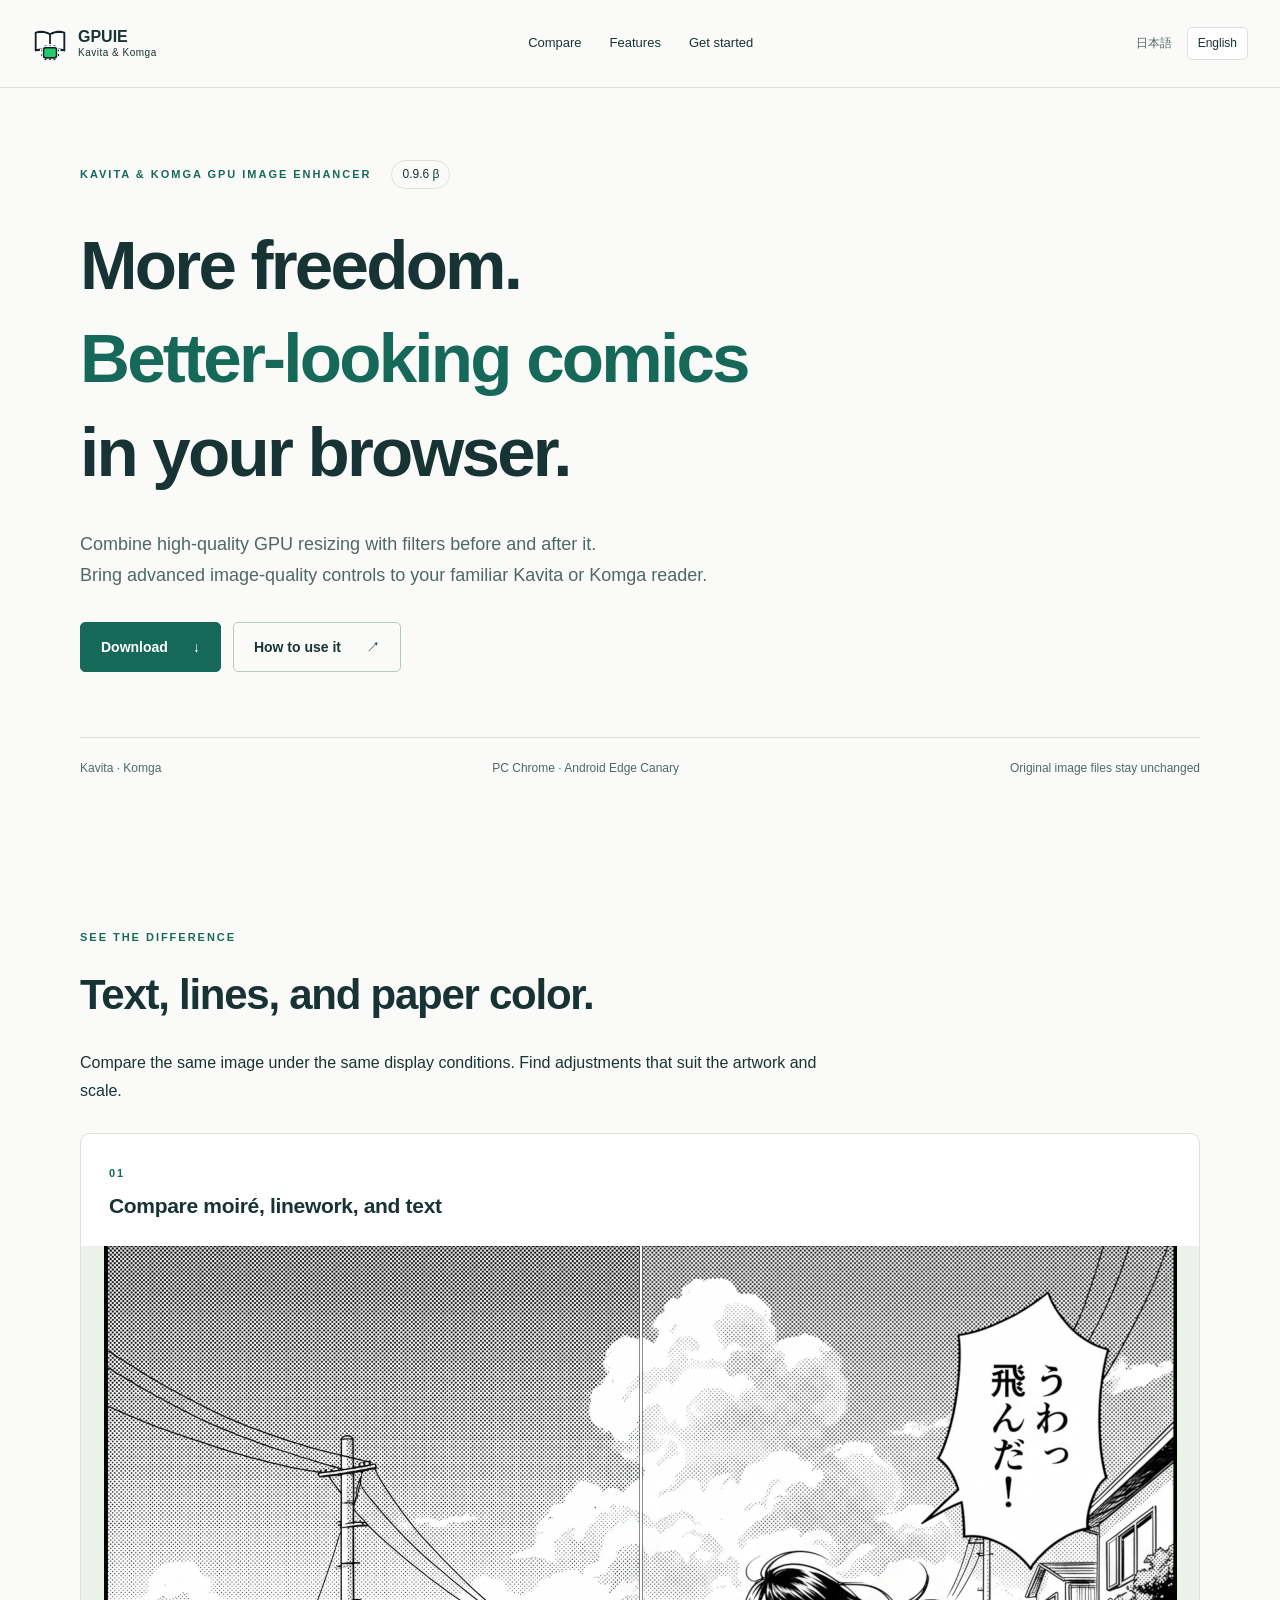
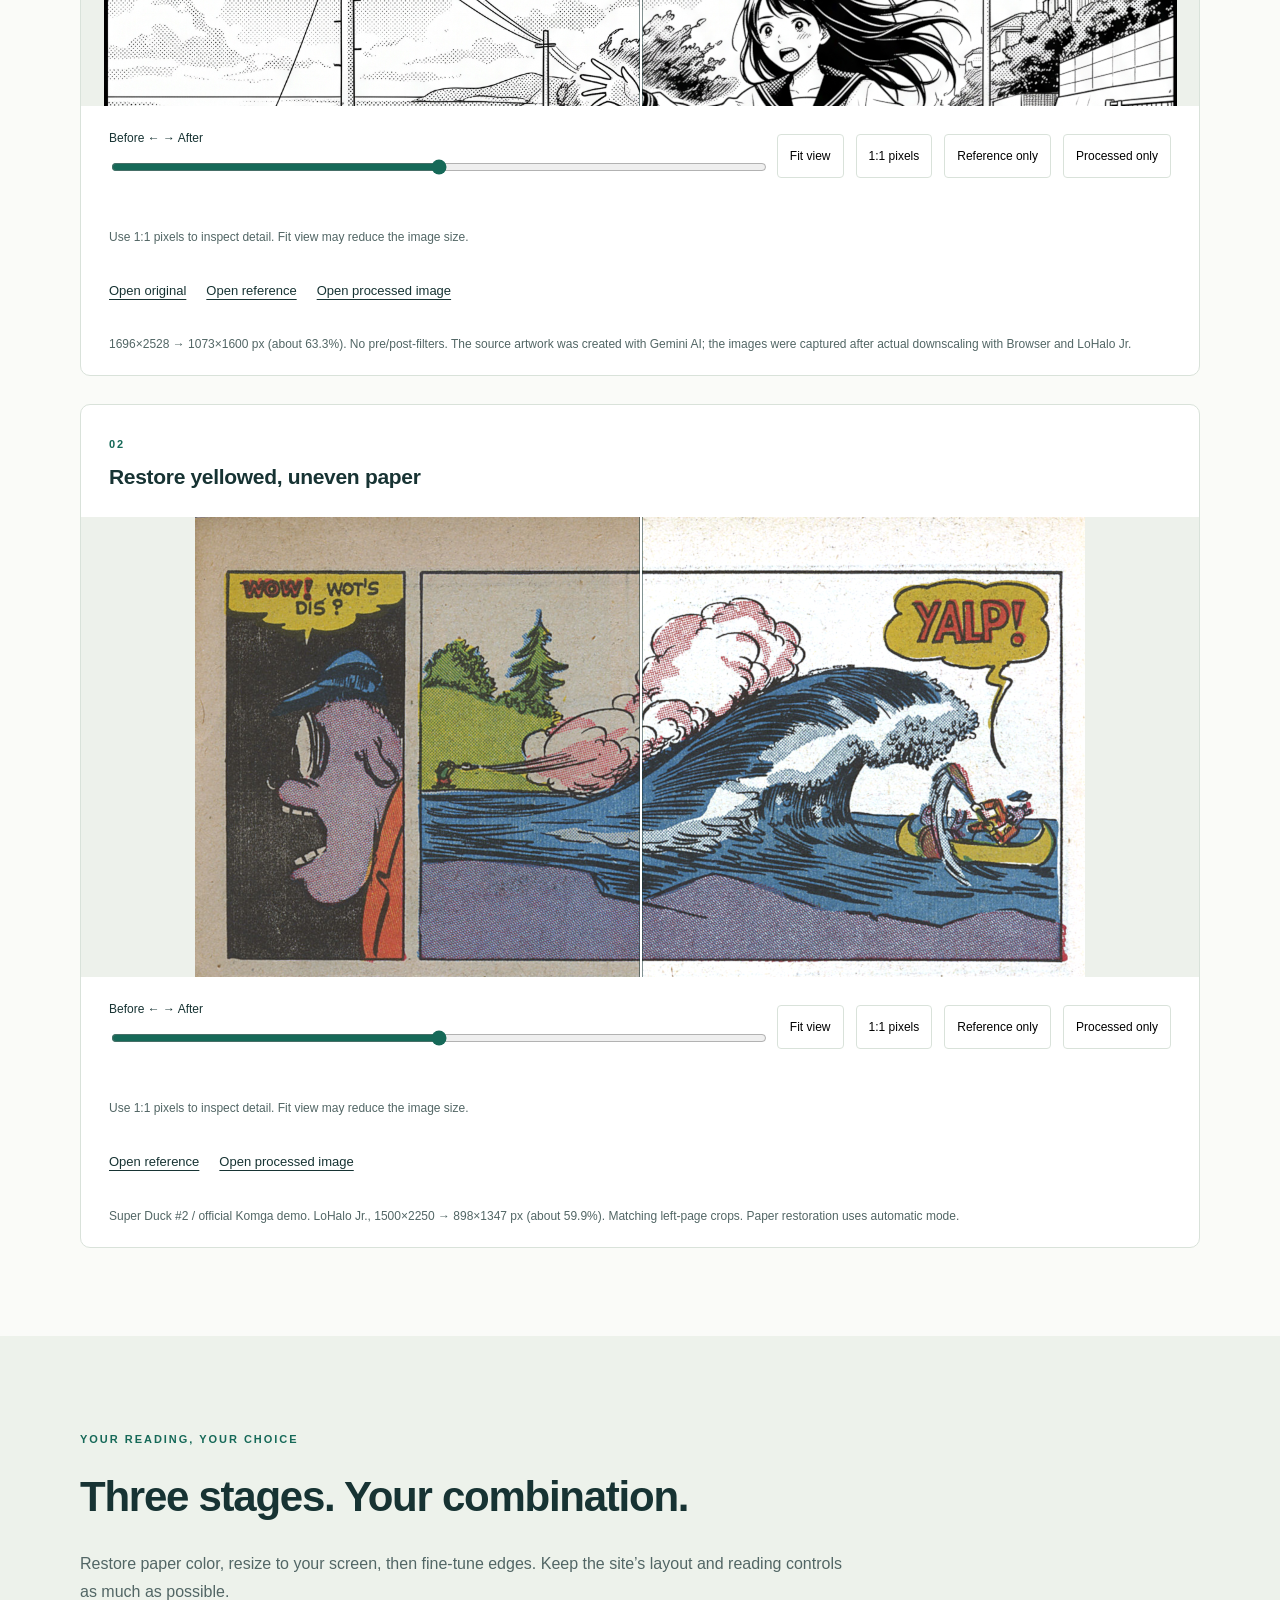
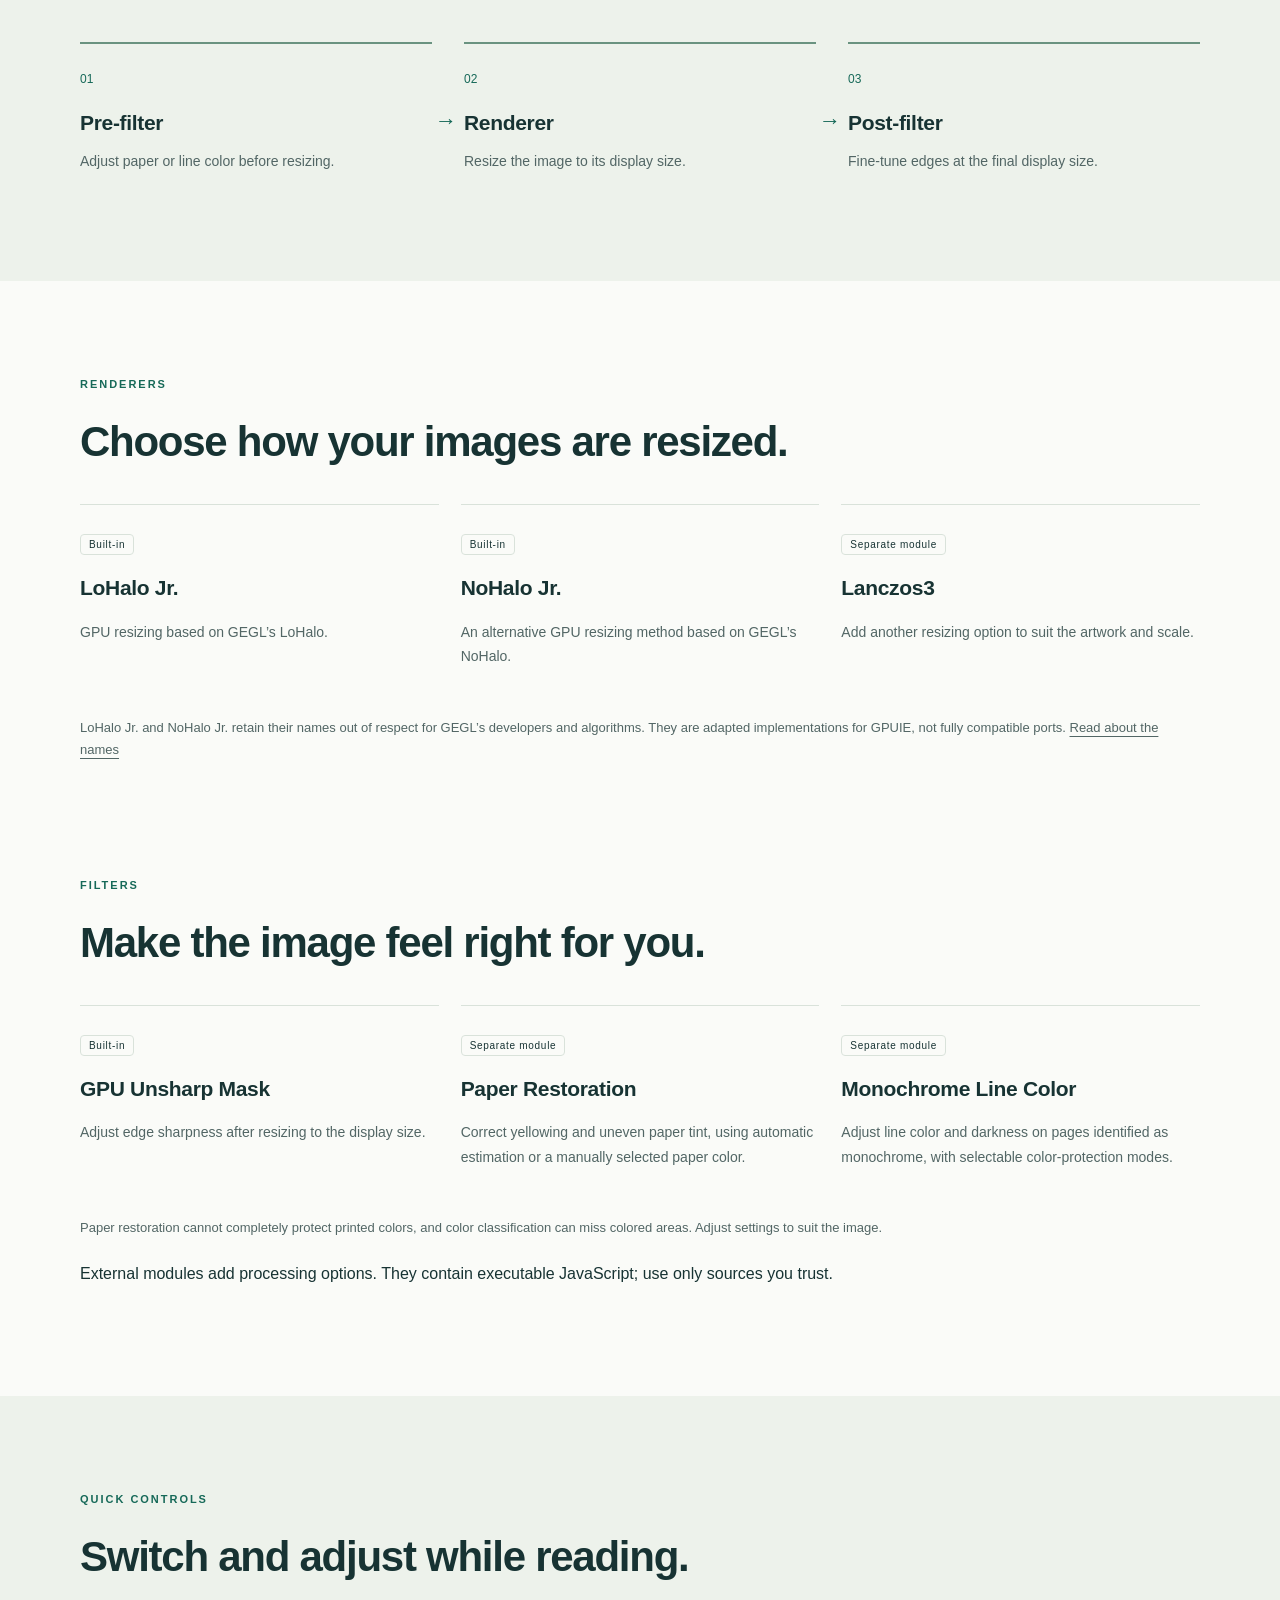
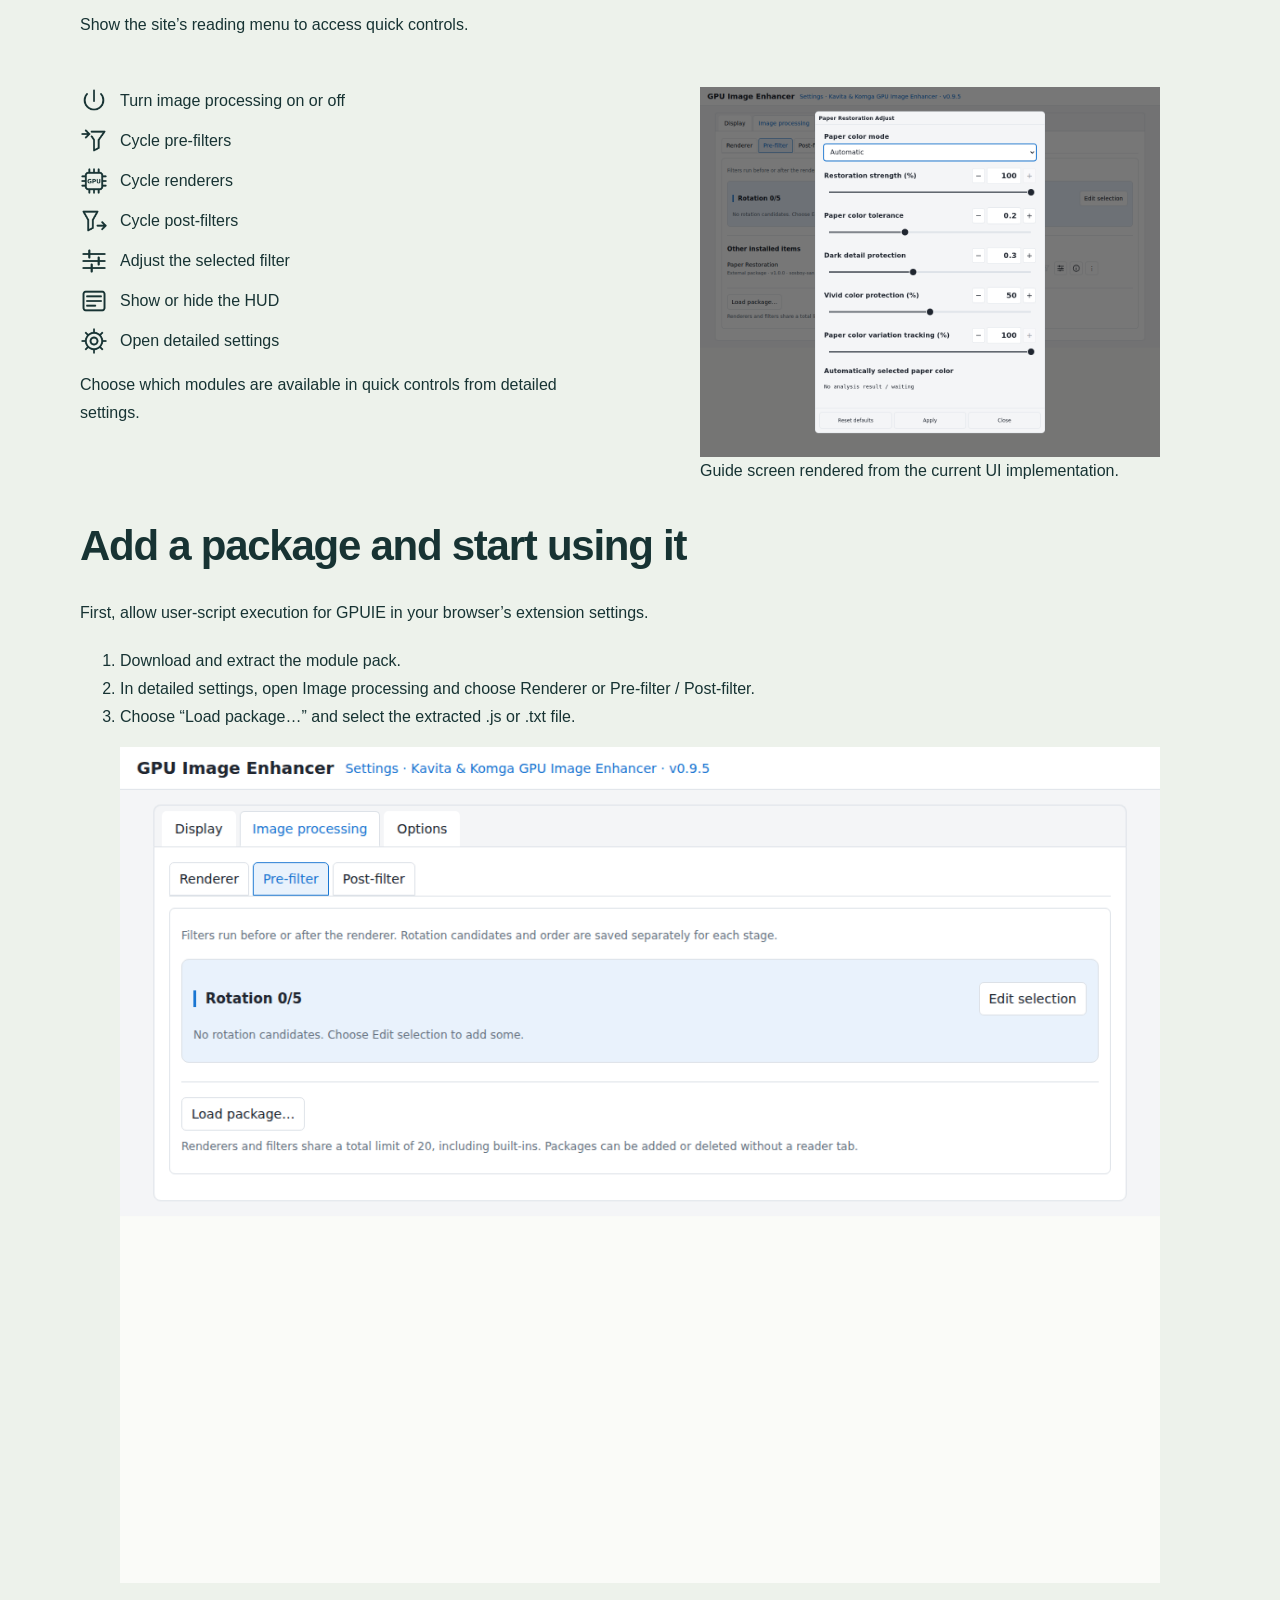
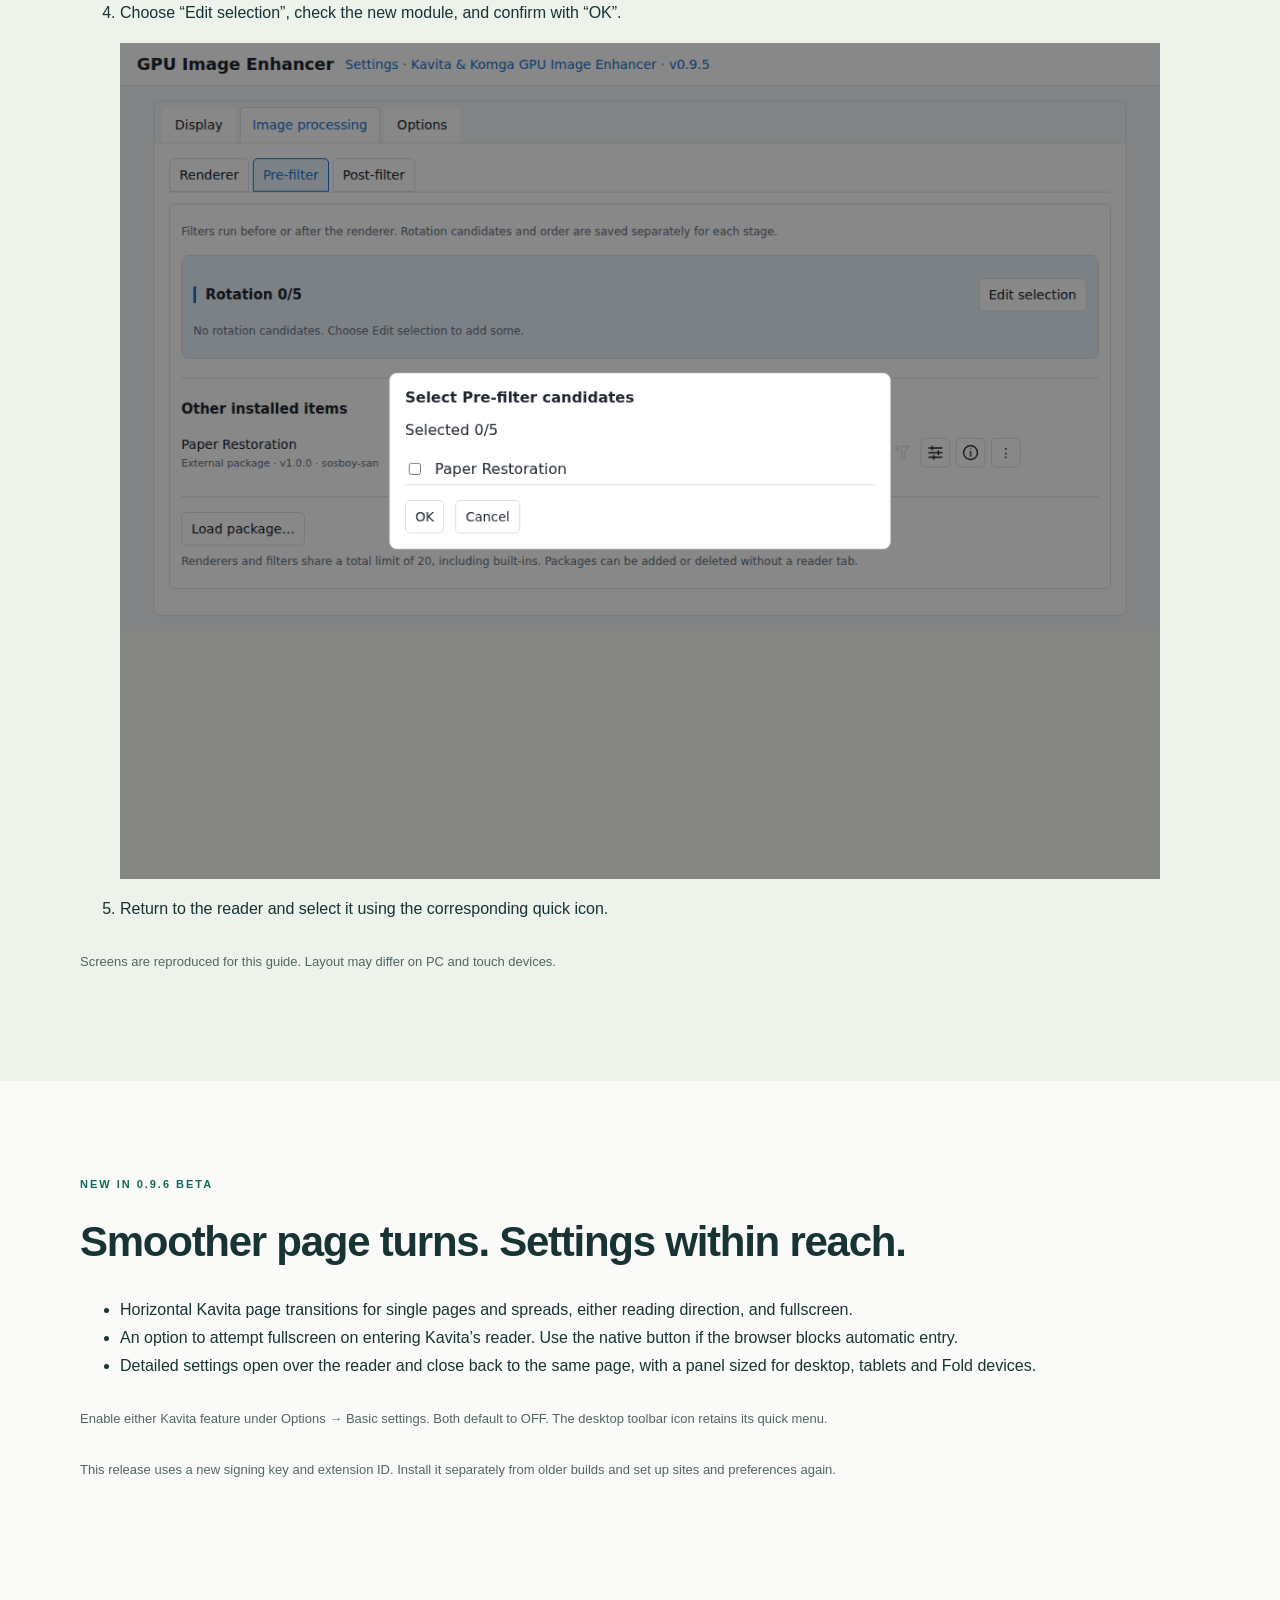
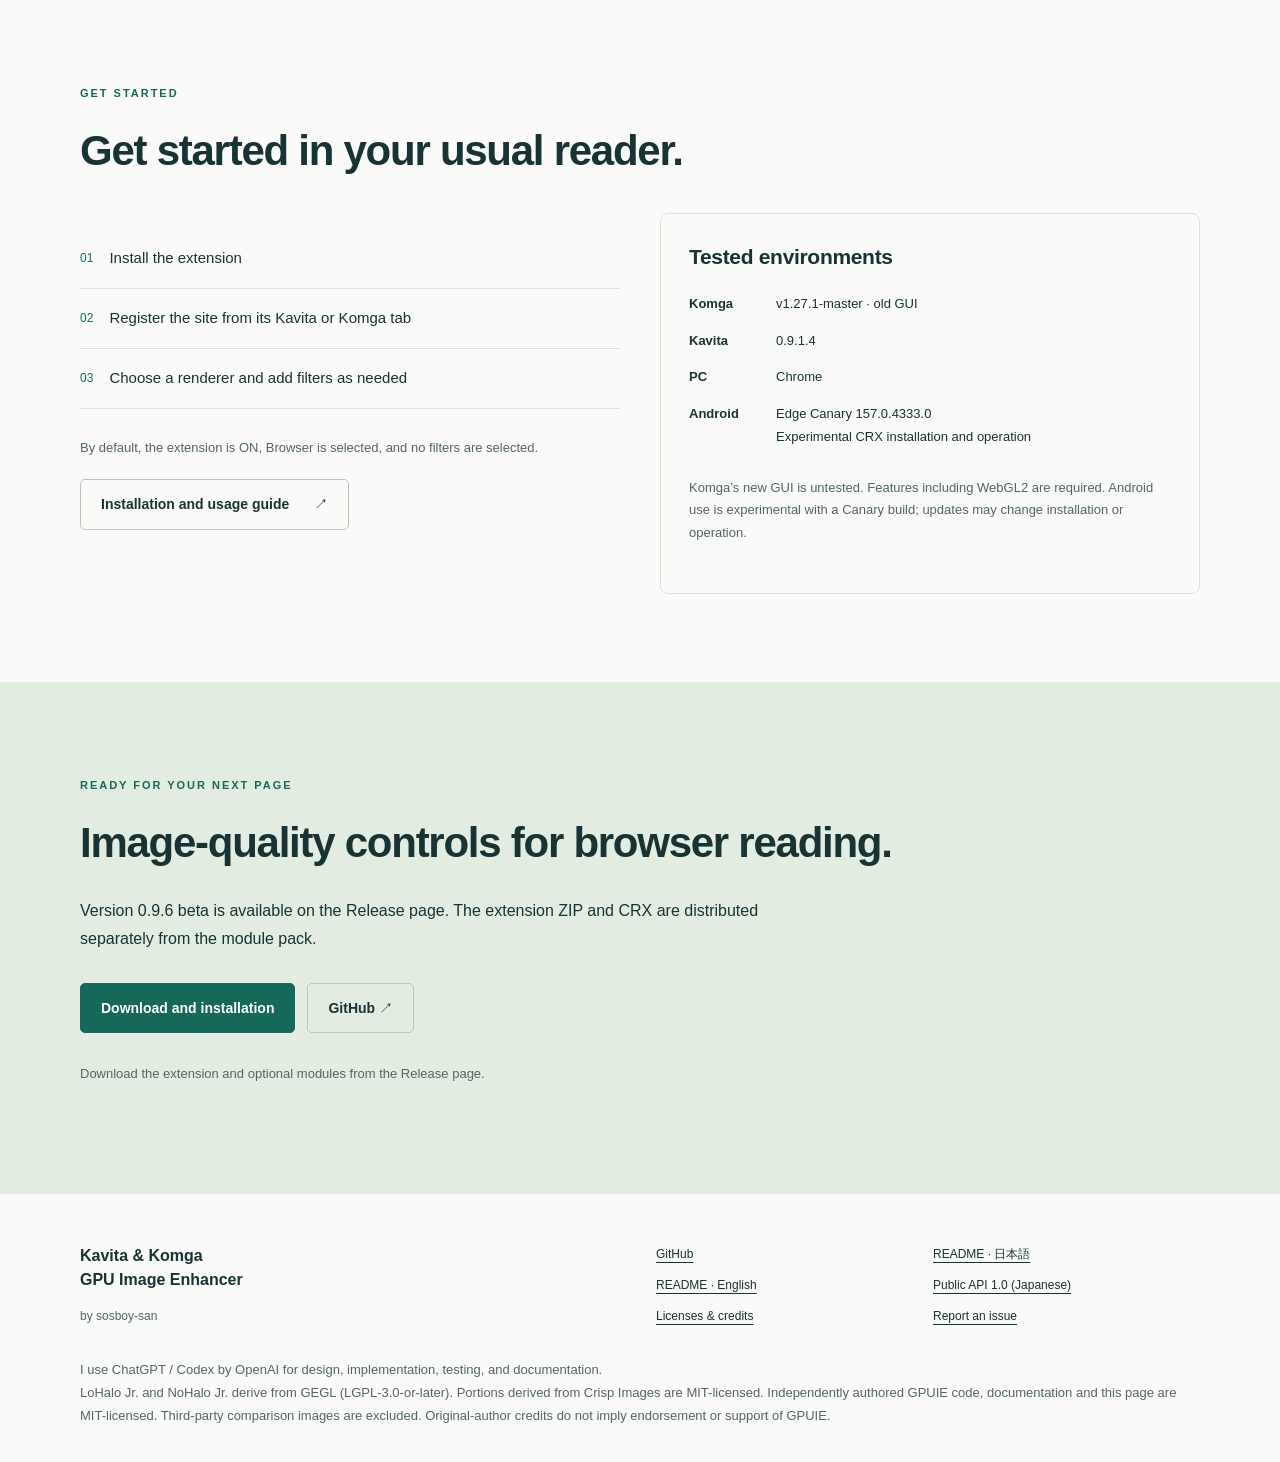
==== commit 32a010af: "docs: align reader settings instructions and introduce 0.9.6 features on website" ====
--- a/site/index.html
+++ b/site/index.html
@@ -20,6 +20,7 @@
 <section class="container section"><span class="eyebrow">RENDERERS</span><h2 class="ja" lang="ja">拡大・縮小にも、選択肢を。</h2><h2 class="en" lang="en">Choose how your images are resized.</h2><div class="grid three"><article class="card"><span class="tag"><span class="ja" lang="ja">組み込み</span><span class="en" lang="en">Built-in</span></span><h3>LoHalo Jr.</h3><p><span class="ja" lang="ja">GEGLのLoHaloを基にした、GPUによる拡大・縮小。</span><span class="en" lang="en">GPU resizing based on GEGL’s LoHalo.</span></p></article><article class="card"><span class="tag"><span class="ja" lang="ja">組み込み</span><span class="en" lang="en">Built-in</span></span><h3>NoHalo Jr.</h3><p><span class="ja" lang="ja">GEGLのNoHaloを基にした、もうひとつの拡大・縮小方式。</span><span class="en" lang="en">An alternative GPU resizing method based on GEGL’s NoHalo.</span></p></article><article class="card"><span class="tag"><span class="ja" lang="ja">別配布</span><span class="en" lang="en">Separate module</span></span><h3>Lanczos3</h3><p><span class="ja" lang="ja">作品や倍率に合わせて、拡大・縮小方式の選択肢を追加。</span><span class="en" lang="en">Add another resizing option to suit the artwork and scale.</span></p></article></div><p class="note"><span class="ja" lang="ja">LoHalo Jr.・NoHalo Jr.は、GEGLの開発者とアルゴリズムへの敬意を込めた名称です。完全互換の移植ではなく、GPUIE向けに適応した実装です。</span><span class="en" lang="en">LoHalo Jr. and NoHalo Jr. retain their names out of respect for GEGL’s developers and algorithms. They are adapted implementations for GPUIE, not fully compatible ports.</span> <a class="readme-link" href="https://github.com/sosboy-san/Kavita-Komga-GPU-Image-Enhancer/blob/main/README.ja.md"><span class="ja" lang="ja">名前の由来を読む</span><span class="en" lang="en">Read about the names</span></a></p></section>
 <section class="container section filters"><span class="eyebrow">FILTERS</span><h2 class="ja" lang="ja">好みに合わせて、見え方を整える。</h2><h2 class="en" lang="en">Make the image feel right for you.</h2><div class="grid three"><article class="card"><span class="tag"><span class="ja" lang="ja">組み込み</span><span class="en" lang="en">Built-in</span></span><h3>GPU Unsharp Mask</h3><p><span class="ja" lang="ja">表示サイズに合わせた後で、輪郭の強さを調整します。</span><span class="en" lang="en">Adjust edge sharpness after resizing to the display size.</span></p></article><article class="card"><span class="tag"><span class="ja" lang="ja">別配布</span><span class="en" lang="en">Separate module</span></span><h3>Paper Restoration</h3><p><span class="ja" lang="ja">古い漫画の紙の黄ばみや色むらを補正。紙色の自動推定と手動指定に対応します。</span><span class="en" lang="en">Correct yellowing and uneven paper tint, using automatic estimation or a manually selected paper color.</span></p></article><article class="card"><span class="tag"><span class="ja" lang="ja">別配布</span><span class="en" lang="en">Separate module</span></span><h3>Monochrome Line Color</h3><p><span class="ja" lang="ja">モノクロと判定したページの線色や濃さを調整。カラー保護の強さも選べます。</span><span class="en" lang="en">Adjust line color and darkness on pages identified as monochrome, with selectable color-protection modes.</span></p></article></div><p class="note"><span class="ja" lang="ja">紙地復元は印刷色を完全に保護するものではありません。カラー判定にも取りこぼしがあります。画像に合わせて設定を調整してください。</span><span class="en" lang="en">Paper restoration cannot completely protect printed colors, and color classification can miss colored areas. Adjust settings to suit the image.</span></p><p><span class="ja" lang="ja">外部モジュールで処理を追加できます。実行可能なJavaScriptのため、信頼できる配布元のものを使ってください。</span><span class="en" lang="en">External modules add processing options. They contain executable JavaScript; use only sources you trust.</span></p></section>
 <section class="soft section"><div class="container"><span class="eyebrow">QUICK CONTROLS</span><h2 class="ja" lang="ja">読書中に、その場で切り替える。</h2><h2 class="en" lang="en">Switch and adjust while reading.</h2><p><span class="ja" lang="ja">サイトの読書メニューを表示すると、クイックアイコンを使えます。</span><span class="en" lang="en">Show the site’s reading menu to access quick controls.</span></p><div class="grid two"><div><ul class="quick-guide-list"><li><img alt="" height="28" src="assets/quick-icons/power.png" width="28"/><span class="ja" lang="ja">本体のON／OFF</span><span class="en" lang="en">Turn image processing on or off</span></li><li><img alt="" height="28" src="assets/quick-icons/pre.png" width="28"/><span class="ja" lang="ja">前フィルターを切り替え</span><span class="en" lang="en">Cycle pre-filters</span></li><li><img alt="" height="28" src="assets/quick-icons/renderer.png" width="28"/><span class="ja" lang="ja">レンダラーを切り替え</span><span class="en" lang="en">Cycle renderers</span></li><li><img alt="" height="28" src="assets/quick-icons/post.png" width="28"/><span class="ja" lang="ja">後フィルターを切り替え</span><span class="en" lang="en">Cycle post-filters</span></li><li><img alt="" height="28" src="assets/quick-icons/adjust.png" width="28"/><span class="ja" lang="ja">選択中のフィルターを調整</span><span class="en" lang="en">Adjust the selected filter</span></li><li><img alt="" height="28" src="assets/quick-icons/hud.png" width="28"/><span class="ja" lang="ja">HUDの表示・非表示</span><span class="en" lang="en">Show or hide the HUD</span></li><li><img alt="" height="28" src="assets/quick-icons/settings.png" width="28"/><span class="ja" lang="ja">詳細設定を開く</span><span class="en" lang="en">Open detailed settings</span></li></ul><p><span class="ja" lang="ja">切り替える候補は詳細設定で選べます。</span><span class="en" lang="en">Choose which modules are available in quick controls from detailed settings.</span></p></div><figure><img alt="紙地復元の調整画面" class="ja" lang="ja" loading="lazy" src="assets/guide/filter-adjust-ja.png"/><img alt="Paper Restoration adjustment screen" class="en" lang="en" loading="lazy" src="assets/guide/filter-adjust-en.png"/><figcaption><span class="ja" lang="ja">現在のUI実装による説明用の再現画面。</span><span class="en" lang="en">Guide screen rendered from the current UI implementation.</span></figcaption></figure></div><h2 class="ja" lang="ja">パッケージを追加して使う</h2><h2 class="en" lang="en">Add a package and start using it</h2><p><span class="ja" lang="ja">初回はブラウザーの拡張機能設定で、GPUIEのユーザースクリプト実行を許可してください。</span><span class="en" lang="en">First, allow user-script execution for GPUIE in your browser’s extension settings.</span></p><ol><li><span class="ja" lang="ja">モジュールパックをダウンロードして展開します。</span><span class="en" lang="en">Download and extract the module pack.</span></li><li><span class="ja" lang="ja">詳細設定の「画像処理」で、レンダラーまたは前後のフィルターを開きます。</span><span class="en" lang="en">In detailed settings, open Image processing and choose Renderer or Pre-filter / Post-filter.</span></li><li><span class="ja" lang="ja">「パッケージ読み込み…」で、展開した .js／.txt ファイルを選びます。</span><span class="en" lang="en">Choose “Load package…” and select the extracted .js or .txt file.</span></li></ol><figure><img alt="前フィルターのパッケージ読み込み" class="ja" lang="ja" loading="lazy" src="assets/guide/package-filter-ja.png"/><img alt="Loading a pre-filter package" class="en" lang="en" loading="lazy" src="assets/guide/package-filter-en.png"/></figure><ol start="4"><li><span class="ja" lang="ja">「選択編集」で追加したモジュールにチェックを入れ、「OK」。</span><span class="en" lang="en">Choose “Edit selection”, check the new module, and confirm with “OK”.</span></li></ol><figure><img alt="紙地復元を切り替え候補に追加" class="ja" lang="ja" loading="lazy" src="assets/guide/package-select-ja.png"/><img alt="Adding Paper Restoration to quick controls" class="en" lang="en" loading="lazy" src="assets/guide/package-select-en.png"/></figure><ol start="5"><li><span class="ja" lang="ja">読書画面へ戻り、クイックアイコンから選んで使います。</span><span class="en" lang="en">Return to the reader and select it using the corresponding quick icon.</span></li></ol><p class="note"><span class="ja" lang="ja">画面は説明用の再現です。PC・タッチ端末で配置が異なる場合があります。</span><span class="en" lang="en">Screens are reproduced for this guide. Layout may differ on PC and touch devices.</span></p></div></section>
+<section class="container section" id="reader-updates"><span class="eyebrow">NEW IN 0.9.6 BETA</span><h2 class="ja" lang="ja">ページ送りと設定を、もっと自然に。</h2><h2 class="en" lang="en">Smoother page turns. Settings within reach.</h2><ul><li><span class="ja" lang="ja">Kavitaに水平スライドを追加。単ページ・見開き・見開き（マンガ）、左右の読書方向と全画面に対応します。</span><span class="en" lang="en">Horizontal Kavita page transitions for single pages and spreads, either reading direction, and fullscreen.</span></li><li><span class="ja" lang="ja">Kavitaの読書開始時に全画面を試みる設定を追加。ブラウザーが許可しない場合はKavitaのボタンを使用できます。</span><span class="en" lang="en">An option to attempt fullscreen on entering Kavita’s reader. Use the native button if the browser blocks automatic entry.</span></li><li><span class="ja" lang="ja">詳細設定を読書画面に重ねて表示し、閉じると同じページへ。画面幅に合わせた設定枠で、PC・タブレット・Foldに対応します。</span><span class="en" lang="en">Detailed settings open over the reader and close back to the same page, with a panel sized for desktop, tablets and Fold devices.</span></li></ul><p class="note"><span class="ja" lang="ja">Kavitaの2機能は「オプション → 基本設定」でONにできます。初期値は両方OFFです。PCの拡張アイコンは従来のアイコンメニューを表示します。</span><span class="en" lang="en">Enable either Kavita feature under Options → Basic settings. Both default to OFF. The desktop toolbar icon retains its quick menu.</span></p><p class="note"><span class="ja" lang="ja">この版から署名鍵と拡張IDが新しくなります。旧公開版・テスト版とは別に導入し、サイトと設定を再設定してください。</span><span class="en" lang="en">This release uses a new signing key and extension ID. Install it separately from older builds and set up sites and preferences again.</span></p></section>
 <section class="container section" id="start"><span class="eyebrow">GET STARTED</span><h2 class="ja" lang="ja">いつものリーダーで、使い始める。</h2><h2 class="en" lang="en">Get started in your usual reader.</h2><div class="grid two"><div><ol class="steps"><li><span class="ja" lang="ja">拡張機能を導入する</span><span class="en" lang="en">Install the extension</span></li><li><span class="ja" lang="ja">Kavita・Komgaのタブからサイトを登録する</span><span class="en" lang="en">Register the site from its Kavita or Komga tab</span></li><li><span class="ja" lang="ja">レンダラーを選び、必要なフィルターを追加する</span><span class="en" lang="en">Choose a renderer and add filters as needed</span></li></ol><p class="note"><span class="ja" lang="ja">初期状態は本体ON、Browser選択、フィルター未選択です。</span><span class="en" lang="en">By default, the extension is ON, Browser is selected, and no filters are selected.</span></p><a class="button readme-link" href="https://github.com/sosboy-san/Kavita-Komga-GPU-Image-Enhancer/blob/main/README.ja.md"><span class="ja" lang="ja">詳しい導入・操作ガイド</span><span class="en" lang="en">Installation and usage guide</span> ↗</a></div><div class="environment"><h3><span class="ja" lang="ja">動作確認環境</span><span class="en" lang="en">Tested environments</span></h3><dl><div><dt>Komga</dt><dd>v1.27.1-master · <span class="ja" lang="ja">旧GUI</span><span class="en" lang="en">old GUI</span></dd></div><div><dt>Kavita</dt><dd>0.9.1.4</dd></div><div><dt>PC</dt><dd>Chrome</dd></div><div><dt>Android</dt><dd>Edge Canary 157.0.4333.0<br/><span class="ja" lang="ja">試験的なCRX導入・動作確認</span><span class="en" lang="en">Experimental CRX installation and operation</span></dd></div></dl><p class="note"><span class="ja" lang="ja">Komgaの新GUIは未検証です。WebGL2などの対応機能が必要です。AndroidはCanary版での試験的な利用で、更新によって導入方法や動作が変わる場合があります。</span><span class="en" lang="en">Komga’s new GUI is untested. Features including WebGL2 are required. Android use is experimental with a Canary build; updates may change installation or operation.</span></p></div></div></section>
 <section class="download section" id="download"><div class="container"><span class="eyebrow">READY FOR YOUR NEXT PAGE</span><h2 class="ja" lang="ja">ブラウザーの読書に、画質調整を。</h2><h2 class="en" lang="en">Image-quality controls for browser reading.</h2><p><span class="ja" lang="ja">0.9.6 βはReleaseページからダウンロードできます。本体ZIP・CRXと、追加モジュールパックを別配布しています。</span><span class="en" lang="en">Version 0.9.6 beta is available on the Release page. The extension ZIP and CRX are distributed separately from the module pack.</span></p><div class="actions"><a class="button primary" href="https://github.com/sosboy-san/Kavita-Komga-GPU-Image-Enhancer/releases/tag/v0.9.6-beta"><span class="ja" lang="ja">ダウンロードとインストール</span><span class="en" lang="en">Download and installation</span></a><a class="button" href="https://github.com/sosboy-san/Kavita-Komga-GPU-Image-Enhancer">GitHub ↗</a></div><p class="note"><span class="ja" lang="ja">本体と追加モジュールはReleaseページから入手できます。</span><span class="en" lang="en">Download the extension and optional modules from the Release page.</span></p></div></section></main>
 <footer class="container"><div class="footer-brand"><strong>Kavita &amp; Komga<br/>GPU Image Enhancer</strong><span>by sosboy-san</span></div><nav aria-label="Resources"><a href="https://github.com/sosboy-san/Kavita-Komga-GPU-Image-Enhancer">GitHub</a><a href="https://github.com/sosboy-san/Kavita-Komga-GPU-Image-Enhancer/blob/main/README.ja.md">README · 日本語</a><a href="https://github.com/sosboy-san/Kavita-Komga-GPU-Image-Enhancer/blob/main/README.en.md">README · English</a><a href="https://github.com/sosboy-san/Kavita-Komga-GPU-Image-Enhancer/blob/main/GPU-Module-API-Spec-ja-1.0.md"><span class="ja" lang="ja">公開API 1.0（日本語）</span><span class="en" lang="en">Public API 1.0 (Japanese)</span></a><a href="https://github.com/sosboy-san/Kavita-Komga-GPU-Image-Enhancer/blob/main/LICENSE.md"><span class="ja" lang="ja">ライセンス・クレジット</span><span class="en" lang="en">Licenses &amp; credits</span></a><a href="https://github.com/sosboy-san/Kavita-Komga-GPU-Image-Enhancer/issues"><span class="ja" lang="ja">不具合報告</span><span class="en" lang="en">Report an issue</span></a></nav><p class="note" id="credits"><span class="ja" lang="ja">本プロジェクトの設計、実装、テスト、ドキュメント作成には、OpenAIのChatGPT / Codexを活用しています。</span><span class="en" lang="en">I use ChatGPT / Codex by OpenAI for design, implementation, testing, and documentation.</span><br/><span class="ja" lang="ja">LoHalo Jr.・NoHalo Jr.はGEGL由来（LGPL-3.0-or-later）。Crisp Images由来部分はMITです。GPUIEの独立した自作コード・文書・紹介ページはMITです。比較用の第三者画像は対象外です。原作者表記はGPUIEへの推奨・サポートを示しません。</span><span class="en" lang="en">LoHalo Jr. and NoHalo Jr. derive from GEGL (LGPL-3.0-or-later). Portions derived from Crisp Images are MIT-licensed. Independently authored GPUIE code, documentation and this page are MIT-licensed. Third-party comparison images are excluded. Original-author credits do not imply endorsement or support of GPUIE.</span></p><noscript><p>日本語表示です。英語の説明は <a href="https://github.com/sosboy-san/Kavita-Komga-GPU-Image-Enhancer/blob/main/README.en.md">English README</a> を参照してください。</p></noscript></footer></body></html>
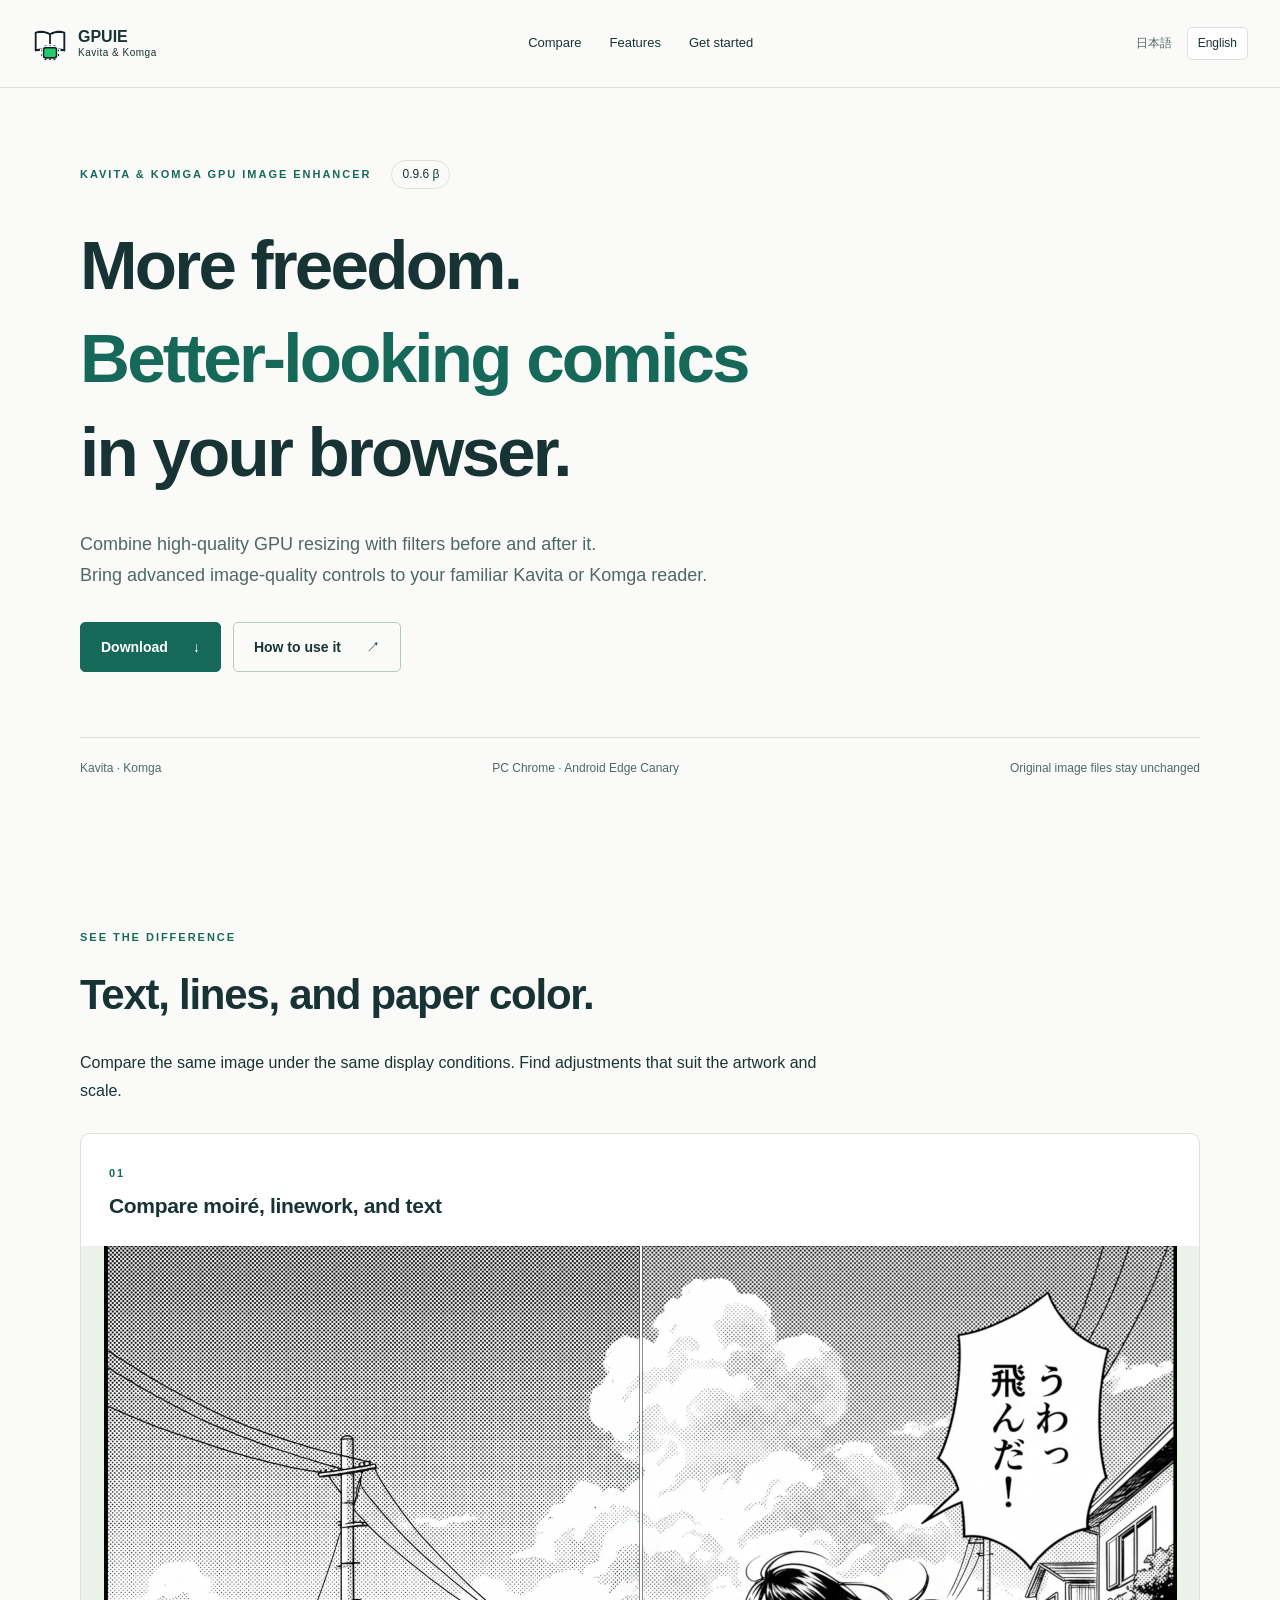
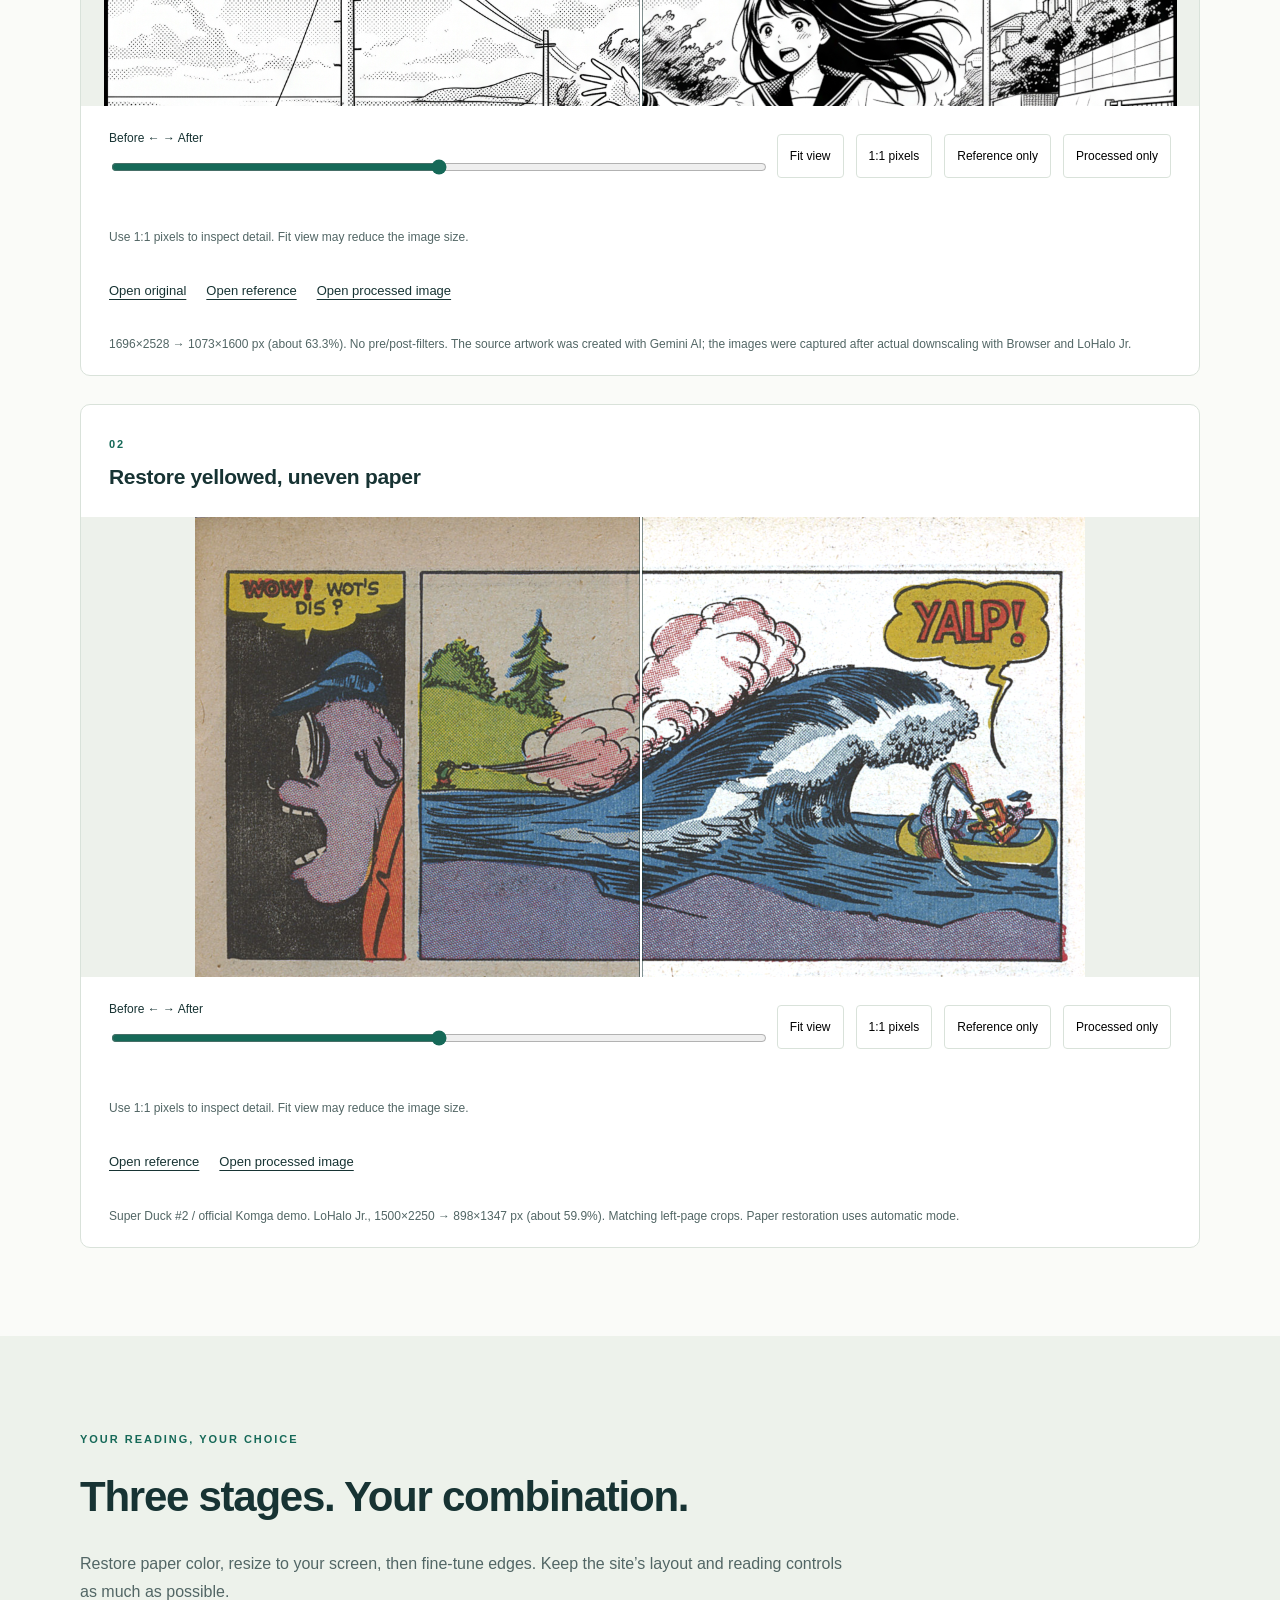
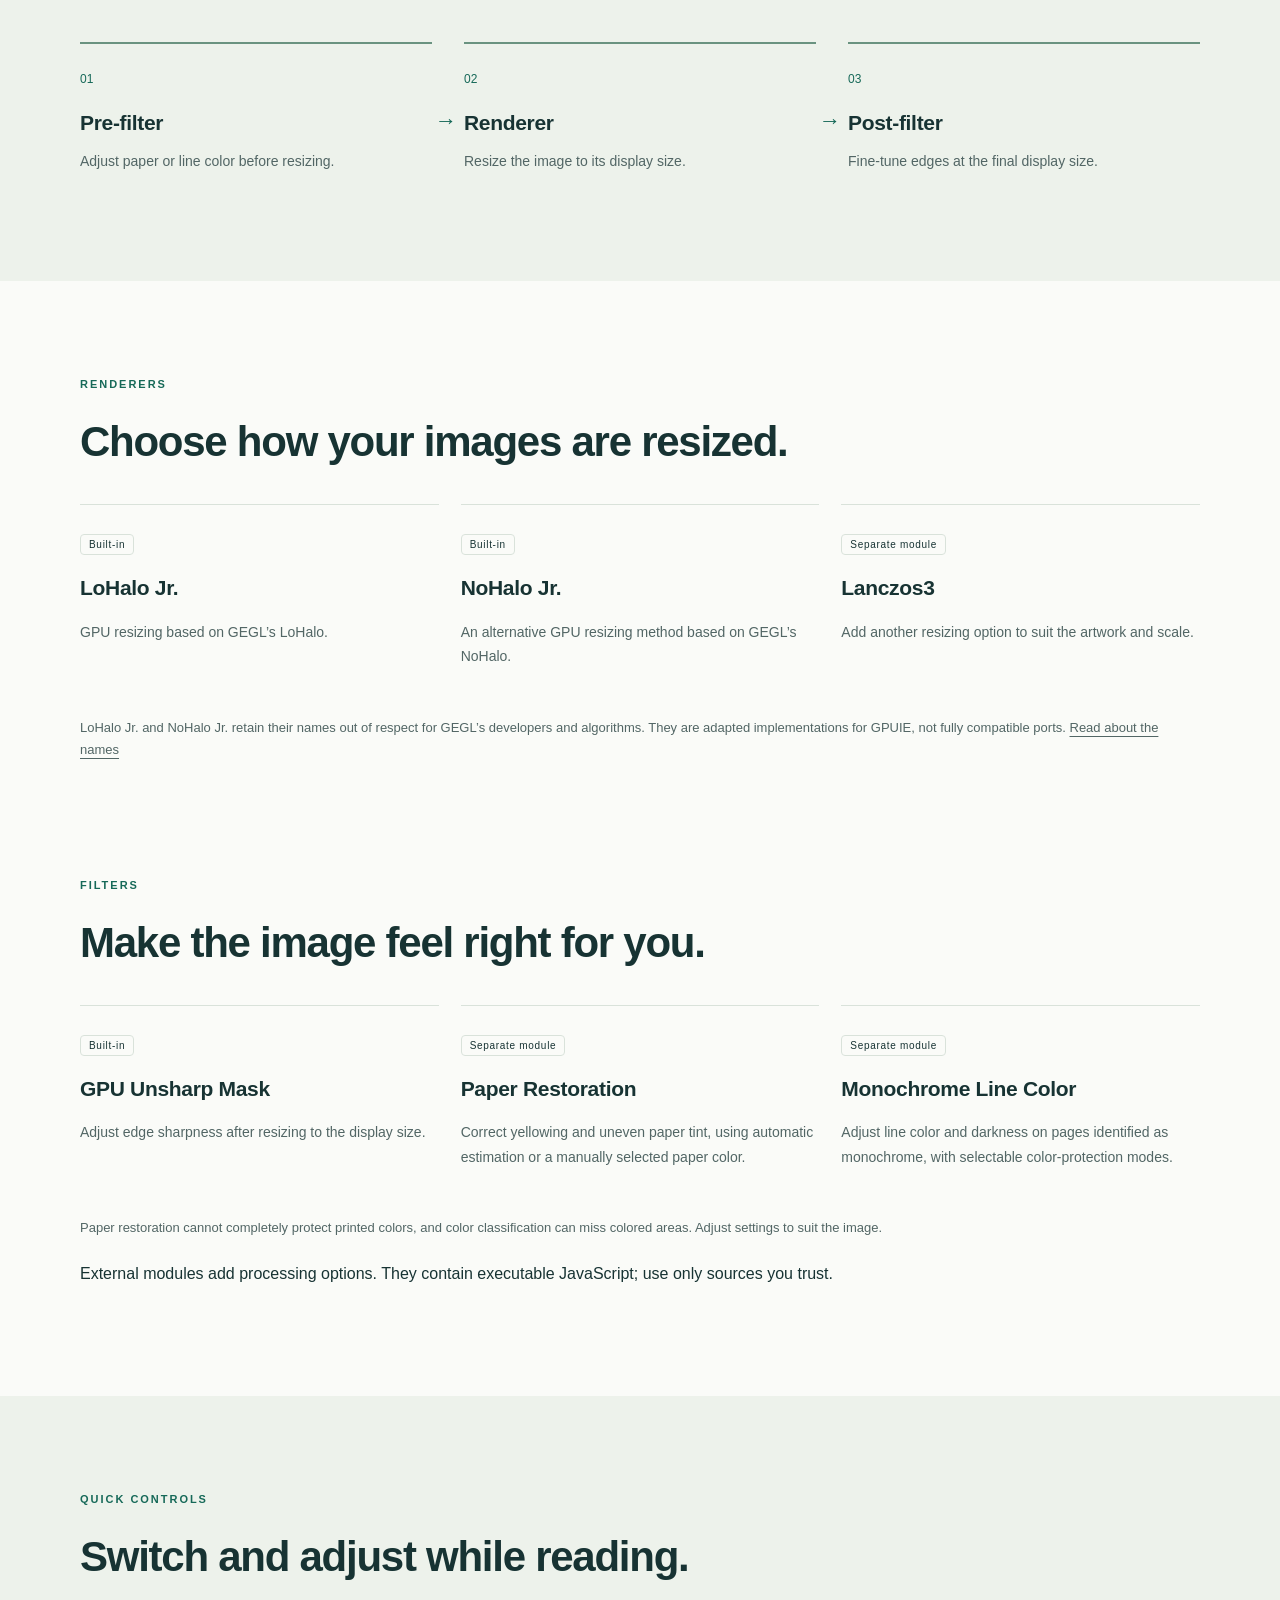
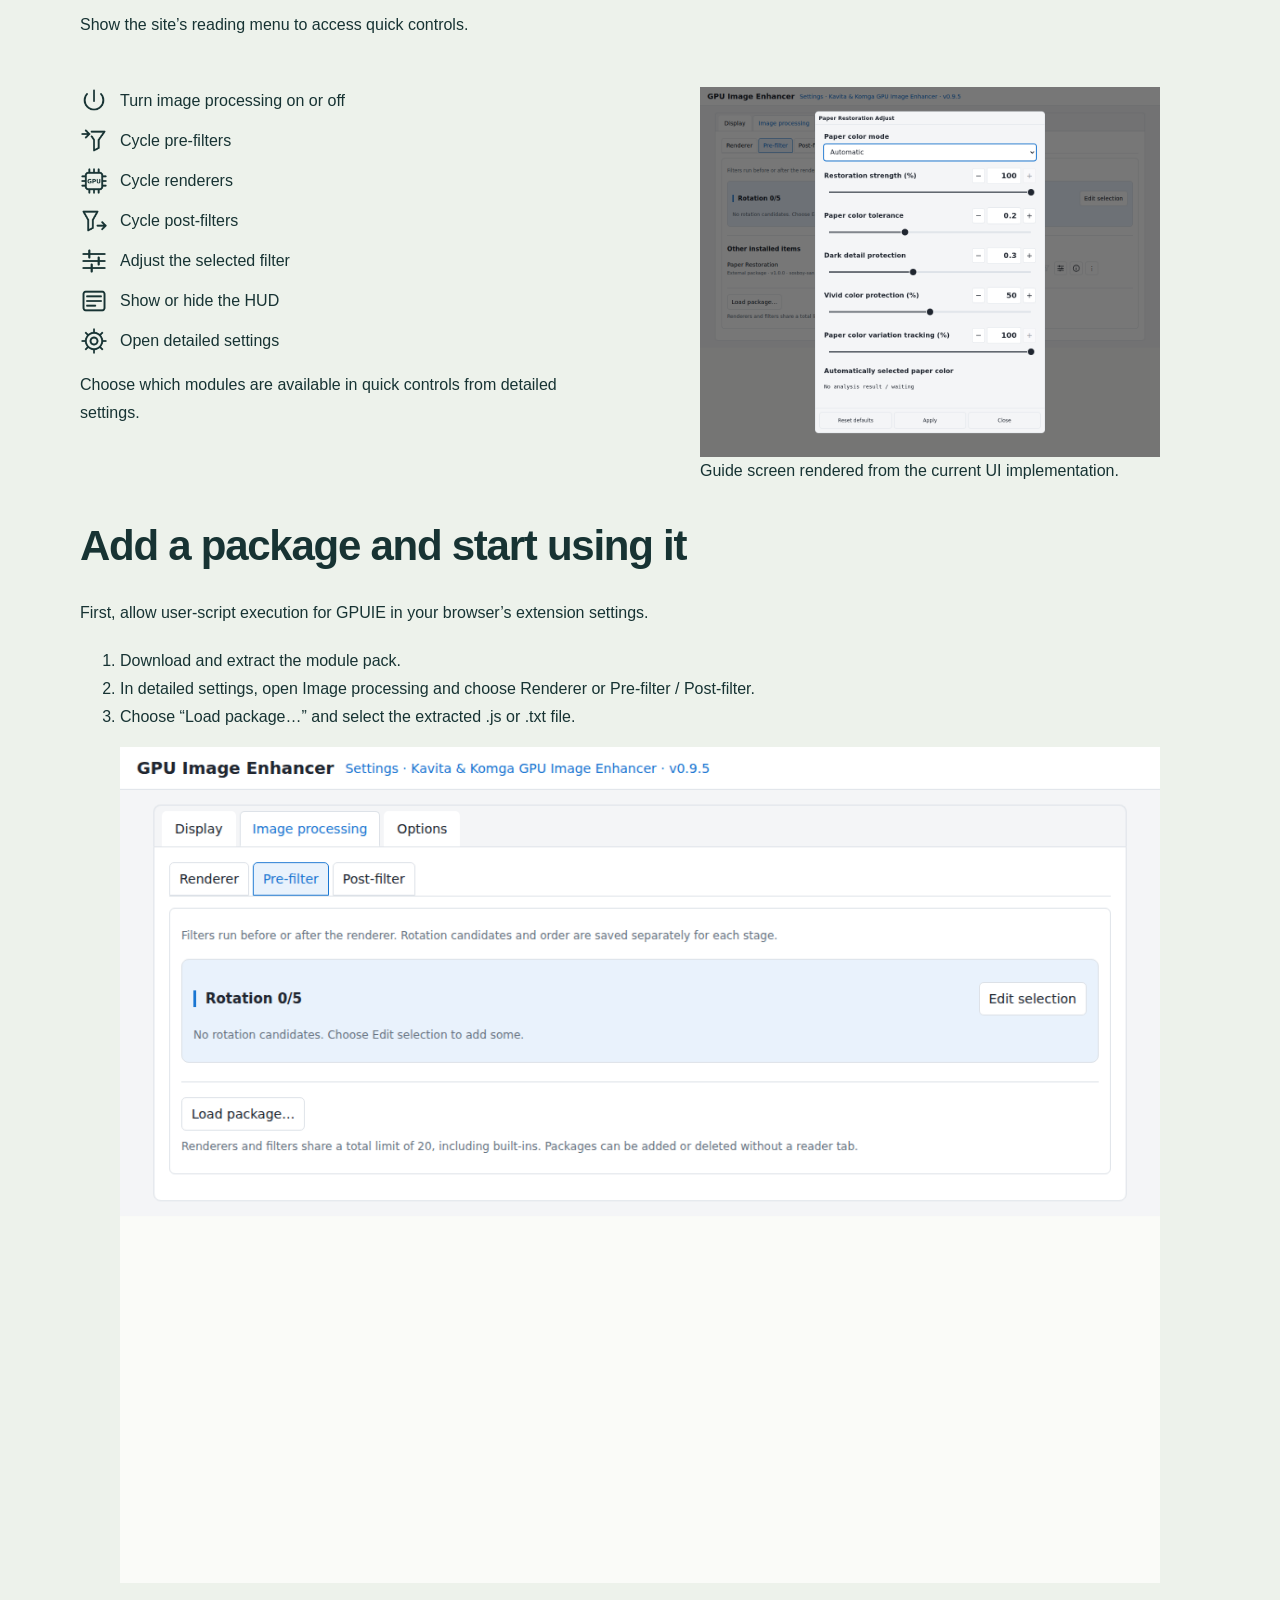
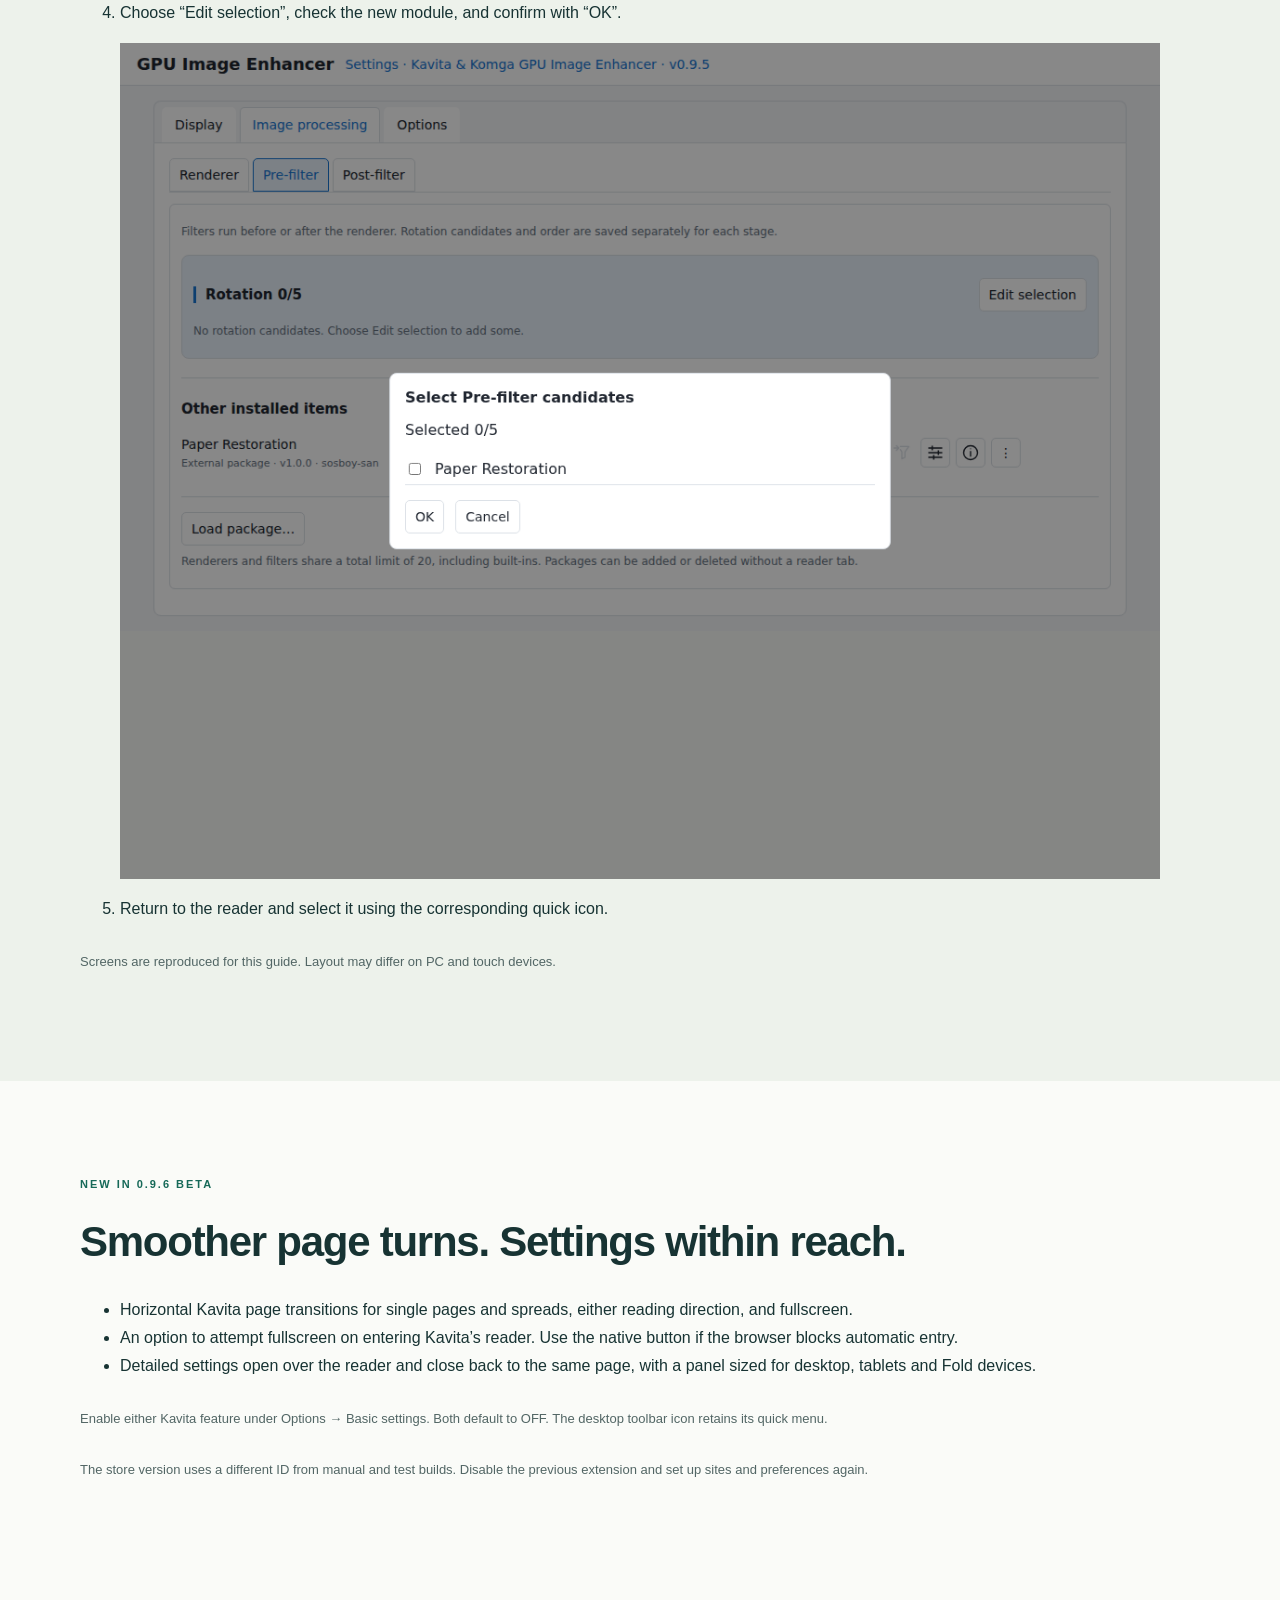
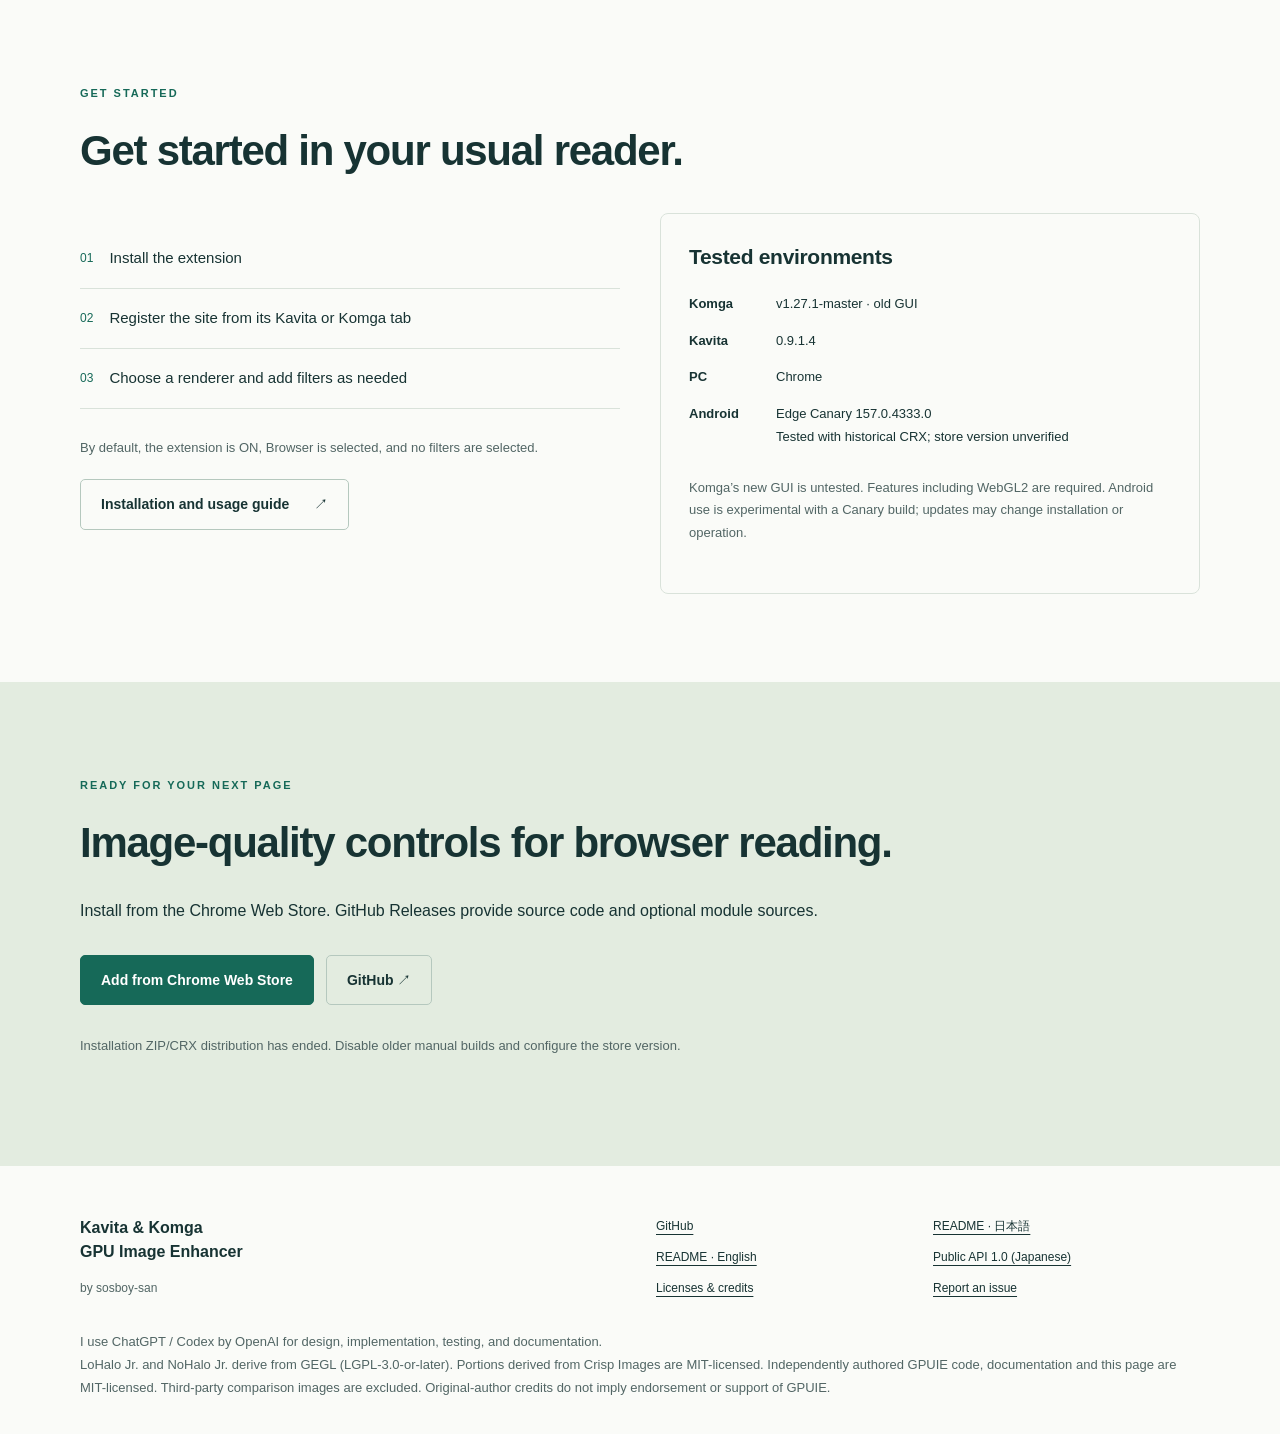
==== commit 831fcc43: "docs: make the Chrome Web Store the installation channel" ====
--- a/site/index.html
+++ b/site/index.html
@@ -20,7 +20,7 @@
 <section class="container section"><span class="eyebrow">RENDERERS</span><h2 class="ja" lang="ja">拡大・縮小にも、選択肢を。</h2><h2 class="en" lang="en">Choose how your images are resized.</h2><div class="grid three"><article class="card"><span class="tag"><span class="ja" lang="ja">組み込み</span><span class="en" lang="en">Built-in</span></span><h3>LoHalo Jr.</h3><p><span class="ja" lang="ja">GEGLのLoHaloを基にした、GPUによる拡大・縮小。</span><span class="en" lang="en">GPU resizing based on GEGL’s LoHalo.</span></p></article><article class="card"><span class="tag"><span class="ja" lang="ja">組み込み</span><span class="en" lang="en">Built-in</span></span><h3>NoHalo Jr.</h3><p><span class="ja" lang="ja">GEGLのNoHaloを基にした、もうひとつの拡大・縮小方式。</span><span class="en" lang="en">An alternative GPU resizing method based on GEGL’s NoHalo.</span></p></article><article class="card"><span class="tag"><span class="ja" lang="ja">別配布</span><span class="en" lang="en">Separate module</span></span><h3>Lanczos3</h3><p><span class="ja" lang="ja">作品や倍率に合わせて、拡大・縮小方式の選択肢を追加。</span><span class="en" lang="en">Add another resizing option to suit the artwork and scale.</span></p></article></div><p class="note"><span class="ja" lang="ja">LoHalo Jr.・NoHalo Jr.は、GEGLの開発者とアルゴリズムへの敬意を込めた名称です。完全互換の移植ではなく、GPUIE向けに適応した実装です。</span><span class="en" lang="en">LoHalo Jr. and NoHalo Jr. retain their names out of respect for GEGL’s developers and algorithms. They are adapted implementations for GPUIE, not fully compatible ports.</span> <a class="readme-link" href="https://github.com/sosboy-san/Kavita-Komga-GPU-Image-Enhancer/blob/main/README.ja.md"><span class="ja" lang="ja">名前の由来を読む</span><span class="en" lang="en">Read about the names</span></a></p></section>
 <section class="container section filters"><span class="eyebrow">FILTERS</span><h2 class="ja" lang="ja">好みに合わせて、見え方を整える。</h2><h2 class="en" lang="en">Make the image feel right for you.</h2><div class="grid three"><article class="card"><span class="tag"><span class="ja" lang="ja">組み込み</span><span class="en" lang="en">Built-in</span></span><h3>GPU Unsharp Mask</h3><p><span class="ja" lang="ja">表示サイズに合わせた後で、輪郭の強さを調整します。</span><span class="en" lang="en">Adjust edge sharpness after resizing to the display size.</span></p></article><article class="card"><span class="tag"><span class="ja" lang="ja">別配布</span><span class="en" lang="en">Separate module</span></span><h3>Paper Restoration</h3><p><span class="ja" lang="ja">古い漫画の紙の黄ばみや色むらを補正。紙色の自動推定と手動指定に対応します。</span><span class="en" lang="en">Correct yellowing and uneven paper tint, using automatic estimation or a manually selected paper color.</span></p></article><article class="card"><span class="tag"><span class="ja" lang="ja">別配布</span><span class="en" lang="en">Separate module</span></span><h3>Monochrome Line Color</h3><p><span class="ja" lang="ja">モノクロと判定したページの線色や濃さを調整。カラー保護の強さも選べます。</span><span class="en" lang="en">Adjust line color and darkness on pages identified as monochrome, with selectable color-protection modes.</span></p></article></div><p class="note"><span class="ja" lang="ja">紙地復元は印刷色を完全に保護するものではありません。カラー判定にも取りこぼしがあります。画像に合わせて設定を調整してください。</span><span class="en" lang="en">Paper restoration cannot completely protect printed colors, and color classification can miss colored areas. Adjust settings to suit the image.</span></p><p><span class="ja" lang="ja">外部モジュールで処理を追加できます。実行可能なJavaScriptのため、信頼できる配布元のものを使ってください。</span><span class="en" lang="en">External modules add processing options. They contain executable JavaScript; use only sources you trust.</span></p></section>
 <section class="soft section"><div class="container"><span class="eyebrow">QUICK CONTROLS</span><h2 class="ja" lang="ja">読書中に、その場で切り替える。</h2><h2 class="en" lang="en">Switch and adjust while reading.</h2><p><span class="ja" lang="ja">サイトの読書メニューを表示すると、クイックアイコンを使えます。</span><span class="en" lang="en">Show the site’s reading menu to access quick controls.</span></p><div class="grid two"><div><ul class="quick-guide-list"><li><img alt="" height="28" src="assets/quick-icons/power.png" width="28"/><span class="ja" lang="ja">本体のON／OFF</span><span class="en" lang="en">Turn image processing on or off</span></li><li><img alt="" height="28" src="assets/quick-icons/pre.png" width="28"/><span class="ja" lang="ja">前フィルターを切り替え</span><span class="en" lang="en">Cycle pre-filters</span></li><li><img alt="" height="28" src="assets/quick-icons/renderer.png" width="28"/><span class="ja" lang="ja">レンダラーを切り替え</span><span class="en" lang="en">Cycle renderers</span></li><li><img alt="" height="28" src="assets/quick-icons/post.png" width="28"/><span class="ja" lang="ja">後フィルターを切り替え</span><span class="en" lang="en">Cycle post-filters</span></li><li><img alt="" height="28" src="assets/quick-icons/adjust.png" width="28"/><span class="ja" lang="ja">選択中のフィルターを調整</span><span class="en" lang="en">Adjust the selected filter</span></li><li><img alt="" height="28" src="assets/quick-icons/hud.png" width="28"/><span class="ja" lang="ja">HUDの表示・非表示</span><span class="en" lang="en">Show or hide the HUD</span></li><li><img alt="" height="28" src="assets/quick-icons/settings.png" width="28"/><span class="ja" lang="ja">詳細設定を開く</span><span class="en" lang="en">Open detailed settings</span></li></ul><p><span class="ja" lang="ja">切り替える候補は詳細設定で選べます。</span><span class="en" lang="en">Choose which modules are available in quick controls from detailed settings.</span></p></div><figure><img alt="紙地復元の調整画面" class="ja" lang="ja" loading="lazy" src="assets/guide/filter-adjust-ja.png"/><img alt="Paper Restoration adjustment screen" class="en" lang="en" loading="lazy" src="assets/guide/filter-adjust-en.png"/><figcaption><span class="ja" lang="ja">現在のUI実装による説明用の再現画面。</span><span class="en" lang="en">Guide screen rendered from the current UI implementation.</span></figcaption></figure></div><h2 class="ja" lang="ja">パッケージを追加して使う</h2><h2 class="en" lang="en">Add a package and start using it</h2><p><span class="ja" lang="ja">初回はブラウザーの拡張機能設定で、GPUIEのユーザースクリプト実行を許可してください。</span><span class="en" lang="en">First, allow user-script execution for GPUIE in your browser’s extension settings.</span></p><ol><li><span class="ja" lang="ja">モジュールパックをダウンロードして展開します。</span><span class="en" lang="en">Download and extract the module pack.</span></li><li><span class="ja" lang="ja">詳細設定の「画像処理」で、レンダラーまたは前後のフィルターを開きます。</span><span class="en" lang="en">In detailed settings, open Image processing and choose Renderer or Pre-filter / Post-filter.</span></li><li><span class="ja" lang="ja">「パッケージ読み込み…」で、展開した .js／.txt ファイルを選びます。</span><span class="en" lang="en">Choose “Load package…” and select the extracted .js or .txt file.</span></li></ol><figure><img alt="前フィルターのパッケージ読み込み" class="ja" lang="ja" loading="lazy" src="assets/guide/package-filter-ja.png"/><img alt="Loading a pre-filter package" class="en" lang="en" loading="lazy" src="assets/guide/package-filter-en.png"/></figure><ol start="4"><li><span class="ja" lang="ja">「選択編集」で追加したモジュールにチェックを入れ、「OK」。</span><span class="en" lang="en">Choose “Edit selection”, check the new module, and confirm with “OK”.</span></li></ol><figure><img alt="紙地復元を切り替え候補に追加" class="ja" lang="ja" loading="lazy" src="assets/guide/package-select-ja.png"/><img alt="Adding Paper Restoration to quick controls" class="en" lang="en" loading="lazy" src="assets/guide/package-select-en.png"/></figure><ol start="5"><li><span class="ja" lang="ja">読書画面へ戻り、クイックアイコンから選んで使います。</span><span class="en" lang="en">Return to the reader and select it using the corresponding quick icon.</span></li></ol><p class="note"><span class="ja" lang="ja">画面は説明用の再現です。PC・タッチ端末で配置が異なる場合があります。</span><span class="en" lang="en">Screens are reproduced for this guide. Layout may differ on PC and touch devices.</span></p></div></section>
-<section class="container section" id="reader-updates"><span class="eyebrow">NEW IN 0.9.6 BETA</span><h2 class="ja" lang="ja">ページ送りと設定を、もっと自然に。</h2><h2 class="en" lang="en">Smoother page turns. Settings within reach.</h2><ul><li><span class="ja" lang="ja">Kavitaに水平スライドを追加。単ページ・見開き・見開き（マンガ）、左右の読書方向と全画面に対応します。</span><span class="en" lang="en">Horizontal Kavita page transitions for single pages and spreads, either reading direction, and fullscreen.</span></li><li><span class="ja" lang="ja">Kavitaの読書開始時に全画面を試みる設定を追加。ブラウザーが許可しない場合はKavitaのボタンを使用できます。</span><span class="en" lang="en">An option to attempt fullscreen on entering Kavita’s reader. Use the native button if the browser blocks automatic entry.</span></li><li><span class="ja" lang="ja">詳細設定を読書画面に重ねて表示し、閉じると同じページへ。画面幅に合わせた設定枠で、PC・タブレット・Foldに対応します。</span><span class="en" lang="en">Detailed settings open over the reader and close back to the same page, with a panel sized for desktop, tablets and Fold devices.</span></li></ul><p class="note"><span class="ja" lang="ja">Kavitaの2機能は「オプション → 基本設定」でONにできます。初期値は両方OFFです。PCの拡張アイコンは従来のアイコンメニューを表示します。</span><span class="en" lang="en">Enable either Kavita feature under Options → Basic settings. Both default to OFF. The desktop toolbar icon retains its quick menu.</span></p><p class="note"><span class="ja" lang="ja">この版から署名鍵と拡張IDが新しくなります。旧公開版・テスト版とは別に導入し、サイトと設定を再設定してください。</span><span class="en" lang="en">This release uses a new signing key and extension ID. Install it separately from older builds and set up sites and preferences again.</span></p></section>
-<section class="container section" id="start"><span class="eyebrow">GET STARTED</span><h2 class="ja" lang="ja">いつものリーダーで、使い始める。</h2><h2 class="en" lang="en">Get started in your usual reader.</h2><div class="grid two"><div><ol class="steps"><li><span class="ja" lang="ja">拡張機能を導入する</span><span class="en" lang="en">Install the extension</span></li><li><span class="ja" lang="ja">Kavita・Komgaのタブからサイトを登録する</span><span class="en" lang="en">Register the site from its Kavita or Komga tab</span></li><li><span class="ja" lang="ja">レンダラーを選び、必要なフィルターを追加する</span><span class="en" lang="en">Choose a renderer and add filters as needed</span></li></ol><p class="note"><span class="ja" lang="ja">初期状態は本体ON、Browser選択、フィルター未選択です。</span><span class="en" lang="en">By default, the extension is ON, Browser is selected, and no filters are selected.</span></p><a class="button readme-link" href="https://github.com/sosboy-san/Kavita-Komga-GPU-Image-Enhancer/blob/main/README.ja.md"><span class="ja" lang="ja">詳しい導入・操作ガイド</span><span class="en" lang="en">Installation and usage guide</span> ↗</a></div><div class="environment"><h3><span class="ja" lang="ja">動作確認環境</span><span class="en" lang="en">Tested environments</span></h3><dl><div><dt>Komga</dt><dd>v1.27.1-master · <span class="ja" lang="ja">旧GUI</span><span class="en" lang="en">old GUI</span></dd></div><div><dt>Kavita</dt><dd>0.9.1.4</dd></div><div><dt>PC</dt><dd>Chrome</dd></div><div><dt>Android</dt><dd>Edge Canary 157.0.4333.0<br/><span class="ja" lang="ja">試験的なCRX導入・動作確認</span><span class="en" lang="en">Experimental CRX installation and operation</span></dd></div></dl><p class="note"><span class="ja" lang="ja">Komgaの新GUIは未検証です。WebGL2などの対応機能が必要です。AndroidはCanary版での試験的な利用で、更新によって導入方法や動作が変わる場合があります。</span><span class="en" lang="en">Komga’s new GUI is untested. Features including WebGL2 are required. Android use is experimental with a Canary build; updates may change installation or operation.</span></p></div></div></section>
-<section class="download section" id="download"><div class="container"><span class="eyebrow">READY FOR YOUR NEXT PAGE</span><h2 class="ja" lang="ja">ブラウザーの読書に、画質調整を。</h2><h2 class="en" lang="en">Image-quality controls for browser reading.</h2><p><span class="ja" lang="ja">0.9.6 βはReleaseページからダウンロードできます。本体ZIP・CRXと、追加モジュールパックを別配布しています。</span><span class="en" lang="en">Version 0.9.6 beta is available on the Release page. The extension ZIP and CRX are distributed separately from the module pack.</span></p><div class="actions"><a class="button primary" href="https://github.com/sosboy-san/Kavita-Komga-GPU-Image-Enhancer/releases/tag/v0.9.6-beta"><span class="ja" lang="ja">ダウンロードとインストール</span><span class="en" lang="en">Download and installation</span></a><a class="button" href="https://github.com/sosboy-san/Kavita-Komga-GPU-Image-Enhancer">GitHub ↗</a></div><p class="note"><span class="ja" lang="ja">本体と追加モジュールはReleaseページから入手できます。</span><span class="en" lang="en">Download the extension and optional modules from the Release page.</span></p></div></section></main>
+<section class="container section" id="reader-updates"><span class="eyebrow">NEW IN 0.9.6 BETA</span><h2 class="ja" lang="ja">ページ送りと設定を、もっと自然に。</h2><h2 class="en" lang="en">Smoother page turns. Settings within reach.</h2><ul><li><span class="ja" lang="ja">Kavitaに水平スライドを追加。単ページ・見開き・見開き（マンガ）、左右の読書方向と全画面に対応します。</span><span class="en" lang="en">Horizontal Kavita page transitions for single pages and spreads, either reading direction, and fullscreen.</span></li><li><span class="ja" lang="ja">Kavitaの読書開始時に全画面を試みる設定を追加。ブラウザーが許可しない場合はKavitaのボタンを使用できます。</span><span class="en" lang="en">An option to attempt fullscreen on entering Kavita’s reader. Use the native button if the browser blocks automatic entry.</span></li><li><span class="ja" lang="ja">詳細設定を読書画面に重ねて表示し、閉じると同じページへ。画面幅に合わせた設定枠で、PC・タブレット・Foldに対応します。</span><span class="en" lang="en">Detailed settings open over the reader and close back to the same page, with a panel sized for desktop, tablets and Fold devices.</span></li></ul><p class="note"><span class="ja" lang="ja">Kavitaの2機能は「オプション → 基本設定」でONにできます。初期値は両方OFFです。PCの拡張アイコンは従来のアイコンメニューを表示します。</span><span class="en" lang="en">Enable either Kavita feature under Options → Basic settings. Both default to OFF. The desktop toolbar icon retains its quick menu.</span></p><p class="note"><span class="ja" lang="ja">ストア版は旧手動配布版・テスト版と別IDです。以前の拡張を無効にし、サイトと設定を再設定してください。</span><span class="en" lang="en">The store version uses a different ID from manual and test builds. Disable the previous extension and set up sites and preferences again.</span></p></section>
+<section class="container section" id="start"><span class="eyebrow">GET STARTED</span><h2 class="ja" lang="ja">いつものリーダーで、使い始める。</h2><h2 class="en" lang="en">Get started in your usual reader.</h2><div class="grid two"><div><ol class="steps"><li><span class="ja" lang="ja">拡張機能を導入する</span><span class="en" lang="en">Install the extension</span></li><li><span class="ja" lang="ja">Kavita・Komgaのタブからサイトを登録する</span><span class="en" lang="en">Register the site from its Kavita or Komga tab</span></li><li><span class="ja" lang="ja">レンダラーを選び、必要なフィルターを追加する</span><span class="en" lang="en">Choose a renderer and add filters as needed</span></li></ol><p class="note"><span class="ja" lang="ja">初期状態は本体ON、Browser選択、フィルター未選択です。</span><span class="en" lang="en">By default, the extension is ON, Browser is selected, and no filters are selected.</span></p><a class="button readme-link" href="https://github.com/sosboy-san/Kavita-Komga-GPU-Image-Enhancer/blob/main/README.ja.md"><span class="ja" lang="ja">詳しい導入・操作ガイド</span><span class="en" lang="en">Installation and usage guide</span> ↗</a></div><div class="environment"><h3><span class="ja" lang="ja">動作確認環境</span><span class="en" lang="en">Tested environments</span></h3><dl><div><dt>Komga</dt><dd>v1.27.1-master · <span class="ja" lang="ja">旧GUI</span><span class="en" lang="en">old GUI</span></dd></div><div><dt>Kavita</dt><dd>0.9.1.4</dd></div><div><dt>PC</dt><dd>Chrome</dd></div><div><dt>Android</dt><dd>Edge Canary 157.0.4333.0<br/><span class="ja" lang="ja">過去のCRXで確認・ストア版未検証</span><span class="en" lang="en">Tested with historical CRX; store version unverified</span></dd></div></dl><p class="note"><span class="ja" lang="ja">Komgaの新GUIは未検証です。WebGL2などの対応機能が必要です。AndroidはCanary版での試験的な利用で、更新によって導入方法や動作が変わる場合があります。</span><span class="en" lang="en">Komga’s new GUI is untested. Features including WebGL2 are required. Android use is experimental with a Canary build; updates may change installation or operation.</span></p></div></div></section>
+<section class="download section" id="download"><div class="container"><span class="eyebrow">READY FOR YOUR NEXT PAGE</span><h2 class="ja" lang="ja">ブラウザーの読書に、画質調整を。</h2><h2 class="en" lang="en">Image-quality controls for browser reading.</h2><p><span class="ja" lang="ja">Chromeウェブストアからインストールできます。GitHub Releaseではソースコードと追加モジュールのソースを公開しています。</span><span class="en" lang="en">Install from the Chrome Web Store. GitHub Releases provide source code and optional module sources.</span></p><div class="actions"><a class="button primary" href="https://chromewebstore.google.com/detail/kavita-komga-gpu-image-en/figjcigclokemfffhialoccnodjghjoe"><span class="ja" lang="ja">Chromeウェブストアで追加</span><span class="en" lang="en">Add from Chrome Web Store</span></a><a class="button" href="https://github.com/sosboy-san/Kavita-Komga-GPU-Image-Enhancer">GitHub ↗</a></div><p class="note"><span class="ja" lang="ja">本体ZIP・CRXの配布は終了しました。以前の手動配布版は無効にしてから、ストア版でサイトと設定を登録してください。</span><span class="en" lang="en">Installation ZIP/CRX distribution has ended. Disable older manual builds and configure the store version.</span></p></div></section></main>
 <footer class="container"><div class="footer-brand"><strong>Kavita &amp; Komga<br/>GPU Image Enhancer</strong><span>by sosboy-san</span></div><nav aria-label="Resources"><a href="https://github.com/sosboy-san/Kavita-Komga-GPU-Image-Enhancer">GitHub</a><a href="https://github.com/sosboy-san/Kavita-Komga-GPU-Image-Enhancer/blob/main/README.ja.md">README · 日本語</a><a href="https://github.com/sosboy-san/Kavita-Komga-GPU-Image-Enhancer/blob/main/README.en.md">README · English</a><a href="https://github.com/sosboy-san/Kavita-Komga-GPU-Image-Enhancer/blob/main/GPU-Module-API-Spec-ja-1.0.md"><span class="ja" lang="ja">公開API 1.0（日本語）</span><span class="en" lang="en">Public API 1.0 (Japanese)</span></a><a href="https://github.com/sosboy-san/Kavita-Komga-GPU-Image-Enhancer/blob/main/LICENSE.md"><span class="ja" lang="ja">ライセンス・クレジット</span><span class="en" lang="en">Licenses &amp; credits</span></a><a href="https://github.com/sosboy-san/Kavita-Komga-GPU-Image-Enhancer/issues"><span class="ja" lang="ja">不具合報告</span><span class="en" lang="en">Report an issue</span></a></nav><p class="note" id="credits"><span class="ja" lang="ja">本プロジェクトの設計、実装、テスト、ドキュメント作成には、OpenAIのChatGPT / Codexを活用しています。</span><span class="en" lang="en">I use ChatGPT / Codex by OpenAI for design, implementation, testing, and documentation.</span><br/><span class="ja" lang="ja">LoHalo Jr.・NoHalo Jr.はGEGL由来（LGPL-3.0-or-later）。Crisp Images由来部分はMITです。GPUIEの独立した自作コード・文書・紹介ページはMITです。比較用の第三者画像は対象外です。原作者表記はGPUIEへの推奨・サポートを示しません。</span><span class="en" lang="en">LoHalo Jr. and NoHalo Jr. derive from GEGL (LGPL-3.0-or-later). Portions derived from Crisp Images are MIT-licensed. Independently authored GPUIE code, documentation and this page are MIT-licensed. Third-party comparison images are excluded. Original-author credits do not imply endorsement or support of GPUIE.</span></p><noscript><p>日本語表示です。英語の説明は <a href="https://github.com/sosboy-san/Kavita-Komga-GPU-Image-Enhancer/blob/main/README.en.md">English README</a> を参照してください。</p></noscript></footer></body></html>
